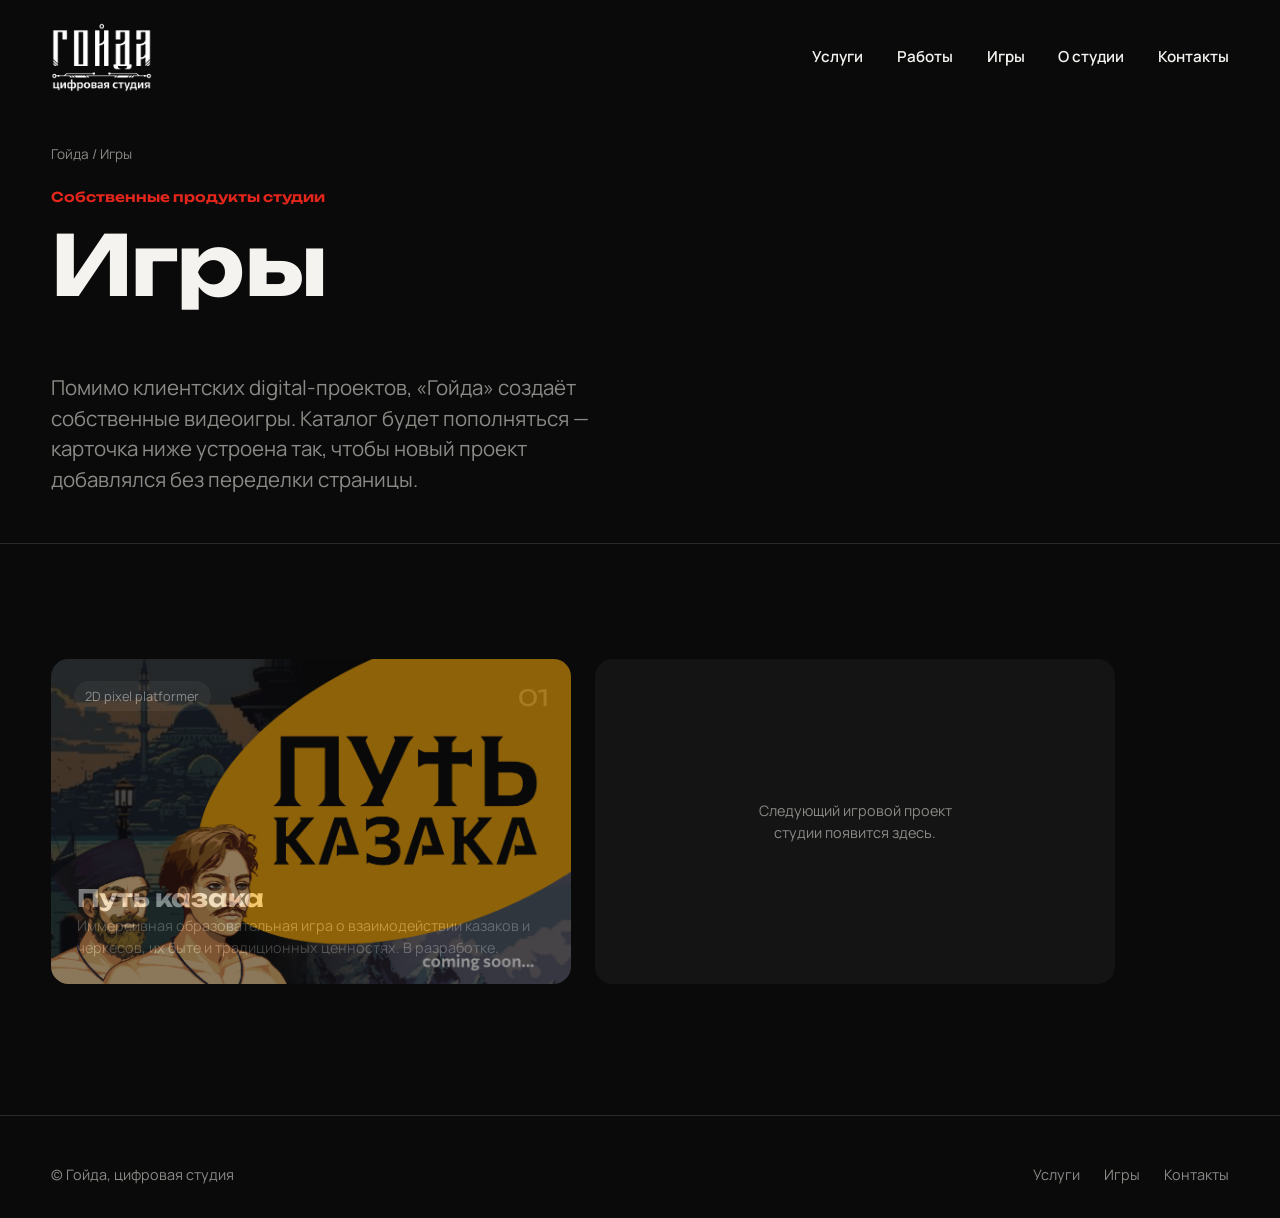
==== games.html @ 2dd8e2ac "Первый коммит" ====
<!DOCTYPE html>
<html lang="ru">
<head>
<meta charset="UTF-8">
<meta name="viewport" content="width=device-width, initial-scale=1">
<title>Игры студии «Гойда»</title>
<meta name="description" content="Собственные видеоигры цифровой студии «Гойда»: «Путь казака» — пиксельный 2D-платформер о казаках и черкесах.">
<link rel="stylesheet" href="style.css">
</head>
<body>

<div data-site-header></div>

<section class="page-hero wrap">
  <div class="breadcrumb"><a href="index.html">Гойда</a> / Игры</div>
  <span class="eyebrow-num">Собственные продукты студии</span>
  <h1 class="reveal"><span class="headline-word" style="--i:0">Игры</span></h1>
  <p class="lede mt-lg">Помимо клиентских digital-проектов, «Гойда» создаёт собственные видеоигры. Каталог будет пополняться — карточка ниже устроена так, чтобы новый проект добавлялся без переделки страницы.</p>
</section>

<section class="wrap">
  <div class="works-scroller" style="overflow-x:visible; flex-wrap:wrap;">
    <a href="games/the-way-of-the-cossack.html" class="work-card reveal" style="flex:0 0 min(100%, 520px); aspect-ratio:16/10;">
      <span class="tag">2D pixel platformer</span>
      <span class="num">01</span>
      <img src="img/cossackway.png" alt="Путь казака" loading="lazy" style="position:absolute; inset:0; width:100%; height:100%; object-fit:cover; opacity:.55;">
      <h3>Путь казака</h3>
      <p>Иммерсивная образовательная игра о взаимодействии казаков и черкесов, их быте и традиционных ценностях. В разработке.</p>
    </a>
    <div class="work-card placeholder reveal" style="flex:0 0 min(100%, 520px); aspect-ratio:16/10;">
      <p>Следующий игровой проект студии появится здесь.</p>
    </div>
  </div>
</section>

<div data-site-footer></div>

<script src="components.js"></script>
  <script src="script.js"></script>
</body>
</html>
---- style.css ----
/* ==========================================================================
   ГОЙДА — design system
   черный / белый / красный, крупная типографика, минимум шума
   ========================================================================== */

@import url("https://fonts.googleapis.com/css2?family=Unbounded:wght@400;500;600;700;800;900&family=Manrope:wght@400;500;600;700;800&display=swap");

:root {
  --black: #0a0a0a;
  --ink: #141414;
  --paper: #f4f3ef;
  --paper-dim: #e7e5df;
  --grey: #8a8a86;
  --grey-line: #2a2a28;
  --grey-line-light: #d8d6cf;
  --red: #e3251b;
  --red-dim: #a81c14;

  --display: "Unbounded", system-ui, sans-serif;
  --text: "Manrope", system-ui, sans-serif;

  --pad: clamp(1.1rem, 2.4vw, 2.2rem);
  --edge: clamp(1.25rem, 4vw, 4rem);
  --radius: 1.1rem;

  --ease: cubic-bezier(0.16, 0.84, 0.32, 1);
}

* {
  box-sizing: border-box;
}
html {
  scroll-behavior: smooth;
}
@media (prefers-reduced-motion: reduce) {
  html {
    scroll-behavior: auto;
  }
  * {
    animation-duration: 0.001ms !important;
    animation-iteration-count: 1 !important;
    transition-duration: 0.001ms !important;
    scroll-behavior: auto !important;
  }
}

::selection {
  background: rgb(250, 248, 248);
  color: rgb(186, 3, 3); /* цвет текста внутри выделения, можно не менять */
}

/* Для старых версий Firefox (до версии 62) нужен префикс */
::-moz-selection {
  background: rgb(240, 237, 237);
  color: rgb(172, 0, 0);
}

body {
  margin: 0;
  background: var(--black);
  color: var(--paper);
  font-family: var(--text);
  font-size: 16px;
  line-height: 1.5;
  -webkit-font-smoothing: antialiased;
  overflow-x: hidden;
}

body.theme-light {
  background: var(--paper);
  color: var(--black);
}

img,
video {
  max-width: 100%;
  display: block;
}
a {
  color: inherit;
  text-decoration: none;
}
button {
  font-family: inherit;
  cursor: pointer;
}
ul {
  margin: 0;
  padding: 0;
  list-style: none;
}

.wrap {
  padding-left: var(--edge);
  padding-right: var(--edge);
}

h1,
h2,
h3,
h4 {
  font-family: var(--display);
  font-weight: 700;
  line-height: 1.02;
  letter-spacing: -0.01em;
  margin: 0;
}

h2.section-title {
  font-size: clamp(2.1rem, 5vw, 4.2rem);
  max-width: 16ch;
}

p {
  margin: 0;
}
.lede {
  font-size: clamp(1.05rem, 1.6vw, 1.3rem);
  color: var(--grey);
  max-width: 46ch;
  line-height: 1.5;
}

.eyebrow-num {
  font-family: var(--display);
  font-size: 0.85rem;
  color: var(--red);
  font-weight: 600;
}

/* ---------- buttons ---------- */
.btn {
  display: inline-flex;
  align-items: center;
  gap: 0.6em;
  padding: 0.95em 1.6em;
  border-radius: 100px;
  font-family: var(--text);
  font-weight: 700;
  font-size: 0.98rem;
  border: 1px solid transparent;
  white-space: nowrap;
  transition:
    transform 0.35s var(--ease),
    background 0.3s,
    color 0.3s,
    border-color 0.3s;
}
.btn:active {
  transform: scale(0.96);
}
.btn-primary {
  background: var(--red);
  color: #fff;
}
.btn-primary:hover {
  background: #fff;
  color: var(--black);
}
.btn-ghost {
  border-color: currentColor;
}
.btn-ghost:hover {
  background: white;
}
body:not(.theme-light) .btn-ghost {
  color: var(--paper);
}
body:not(.theme-light) .btn-ghost:hover {
  color: var(--black);
}
body.theme-light .btn-ghost {
  color: var(--black);
}
body.theme-light .btn-ghost:hover {
  color: var(--paper);
}

/* ---------- header ---------- */
.site-header {
  position: fixed;
  top: 0;
  left: 0;
  right: 0;
  z-index: 500;
  display: flex;
  align-items: center;
  justify-content: space-between;
  padding: 1.3rem var(--edge);
  transition:
    padding 0.4s var(--ease),
    background 0.4s var(--ease),
    backdrop-filter 0.4s;
}
.site-header.is-scrolled {
  padding-top: 0.8rem;
  padding-bottom: 0.8rem;
  background: rgba(10, 10, 10, 0.72);
  backdrop-filter: blur(14px);
  border-bottom: 1px solid rgba(255, 255, 255, 0.08);
}
body.theme-light .site-header.is-scrolled {
  background: rgba(244, 243, 239, 0.78);
  border-bottom: 1px solid rgba(0, 0, 0, 0.08);
}
/* вместо старого .logo */
.logo {
  display: flex;
  align-items: center;
  flex-shrink: 0;
}

.logo img {
  display: block;
  height: 72px;        /* регулируйте под свой логотип */
  width: auto;
  max-height: 100%;
}
.logo span {
  color: var(--red);
}
.main-nav {
  display: flex;
  align-items: center;
  gap: 2.4rem;
}
.main-nav ul {
  display: flex;
  gap: 2.1rem;
}
.main-nav a {
  font-weight: 600;
  font-size: 0.95rem;
  position: relative;
  padding-bottom: 2px;
}
.main-nav a::after {
  content: "";
  position: absolute;
  left: 0;
  bottom: -2px;
  width: 0;
  height: 2px;
  background: var(--red);
  transition: width 0.3s var(--ease);
}
.main-nav a:hover::after {
  width: 100%;
}
.burger {
  display: none;
  width: 44px;
  height: 44px;
  border-radius: 50%;
  border: 1px solid currentColor;
  align-items: center;
  justify-content: center;
  position: relative;
  background: none;
}
.burger span,
.burger span::before,
.burger span::after {
  content: "";
  position: absolute;
  width: 18px;
  height: 2px;
  background: white;
  transition:
    transform 0.3s,
    opacity 0.3s;
}
.burger span::before {
  transform: translateY(-6px);
}
.burger span::after {
  transform: translateY(6px);
}
.burger.open span {
  background: transparent;
}
.burger.open span::before {
  transform: rotate(45deg);
}
.burger.open span::after {
  transform: rotate(-45deg);
}

.mobile-menu {
  position: fixed;
  inset: 0;
  z-index: 480;
  background: var(--black);
  color: var(--paper);
  display: flex;
  flex-direction: column;
  justify-content: center;
  padding: var(--edge);
  transform: translateY(-100%);
  transition: transform 0.55s var(--ease);
}
.mobile-menu.open {
  transform: translateY(0);
}
.mobile-menu ul {
  display: flex;
  flex-direction: column;
  gap: 1.1rem;
  margin-bottom: 2.5rem;
}

@media (max-width: 860px) {
  .main-nav ul {
    display: none;
  }
  .burger {
    display: flex;
  }
}

/* ---------- hero ---------- */
/* hero – теперь сетка */
.hero {
  min-height: 100svh;
  display: flex;
  flex-direction: column;
  justify-content: flex-end;
  padding-top: 8rem;
  padding-bottom: 3rem;
  border-bottom: 1px solid var(--grey-line);
  position: relative;
}

.hero-grid {
  display: grid;
  grid-template-columns: 1fr 1fr;
  gap: 3rem;
  align-items: center; /* выравниваем по вертикали по центру */
  width: 100%;
}

/* левая колонка */
.hero-left {
  display: flex;
  flex-direction: column;
  gap: 1.5rem; /* отступы между элементами */
}

.hero-top {
  display: flex;
  justify-content: space-between;
  align-items: flex-start;
  gap: 2rem;
  padding-bottom: 0; /* убираем лишний отступ */
}

.hero-kicker {
  font-size: .95rem;
  color: var(--grey);
  max-width: 30ch;
  margin: 0;
}

.hero h1 {
  font-size: clamp(2.6rem, 8vw, 6.6rem);
  max-width: 15ch;
  margin: 0;
}

.hero-sub {
  display: flex;
  justify-content: space-between;
  align-items: flex-end;
  gap: 2rem;
  flex-wrap: wrap;
}

.hero-sub p {
  max-width: 34ch;
  color: var(--grey);
  font-size: 1.05rem;
}

.hero-ctas {
  display: flex;
  gap: 1rem;
  flex-wrap: wrap;
}

/* правая колонка – кот */
.hero-right {
  display: flex;
  justify-content: center;
  align-items: center;
}

.mascot {
  position: relative;
  width: 100%;
  max-width: 400px; /* можно регулировать */
  aspect-ratio: 1/1;
  cursor: pointer;
  flex-shrink: 0;
}

.mascot img {
  position: absolute;
  inset: 0;
  width: 100%;
  height: 100%;
  object-fit: contain;
}

.mascot .mascot-open {
  opacity: 0;
}

.mascot.talk .mascot-closed {
  opacity: 0;
}

.mascot.talk .mascot-open {
  opacity: 1;
}

/* адаптив для мобильных */
@media (max-width: 860px) {
  .hero-grid {
    grid-template-columns: 1fr;
    gap: 2rem;
  }

  .hero-right {
    order: -1; /* кот сверху */
    justify-content: center;
  }

  .mascot {
    max-width: 180px; /* поменьше на телефонах */
  }

  .hero-top {
    flex-direction: column;
    align-items: flex-start;
  }
}

/* ---------- sections ---------- */
section {
  padding: clamp(4rem, 9vw, 7.5rem) 0;
}
.section-head {
  display: flex;
  justify-content: space-between;
  align-items: flex-end;
  gap: 2rem;
  margin-bottom: clamp(2.4rem, 5vw, 4rem);
  flex-wrap: wrap;
}
.rule {
  height: 1px;
  background: var(--grey-line);
  border: 0;
  margin: 0;
}
body.theme-light .rule {
  background: var(--grey-line-light);
}

/* about */
.about-grid {
  display: grid;
  grid-template-columns: 1.1fr 0.9fr;
  gap: clamp(2rem, 5vw, 5rem);
  align-items: start;
}
.about-grid p.lede {
  max-width: none;
  font-size: clamp(1.3rem, 2.6vw, 1.9rem);
  color: var(--paper);
  font-family: var(--display);
  font-weight: 500;
  line-height: 1.25;
}
body.theme-light .about-grid p.lede {
  color: var(--black);
}
.about-facts {
  display: flex;
  flex-direction: column;
  gap: 1.6rem;
}
.about-fact b {
  display: block;
  font-family: var(--display);
  font-size: 1.6rem;
  color: var(--red);
  margin-bottom: 0.2rem;
}
.about-fact span {
  color: var(--grey);
  font-size: 0.95rem;
}
@media (max-width: 860px) {
  .about-grid {
    grid-template-columns: 1fr;
  }
}

/* services */
.services {
  border-top: 1px solid var(--grey-line);
}
body.theme-light .services {
  border-color: var(--grey-line-light);
}
.service-row {
  display: grid;
  grid-template-columns: 64px minmax(0, 1fr) auto;
  align-items: center;
  gap: 1.25rem;
  padding: 2rem 0;
  border-bottom: 1px solid var(--grey-line);
  cursor: pointer;
  position: relative;
  overflow: hidden;
}
body.theme-light .service-row {
  border-color: var(--grey-line-light);
}
.service-row .eyebrow-num {
  font-size: clamp(1.2rem, 2vw, 1.55rem);
  line-height: 1;
  letter-spacing: -0.04em;
  opacity: 0.8;
}
.service-main {
  min-width: 0;
}
.service-row h3 {
  font-size: clamp(1.6rem, 3.4vw, 2.6rem);
  line-height: 1;
  margin: 0;
  transition: transform 0.4s var(--ease), color 0.3s;
}
.service-row p {
  color: var(--grey);
  font-size: 0.98rem;
  max-width: 55ch;
  margin: 0.7rem 0 0;
}
.service-row .arrow {
  justify-self: end;
  font-size: clamp(2rem, 4vw, 3.2rem);
  line-height: 0.8;
  transition: transform 0.4s var(--ease);
  transform-origin: center;
}
.service-row:hover h3 {
  color: var(--red);
  transform: translateX(0.4rem);
}
.service-row:hover .arrow {
  transform: translateX(0.55rem) rotate(45deg);
}
@media (max-width: 760px) {
  .service-row {
    grid-template-columns: 42px minmax(0, 1fr) auto;
    gap: 0.85rem;
    padding: 1.5rem 0;
  }
  .service-row .eyebrow-num {
    font-size: 1rem;
    align-self: start;
    padding-top: 0.2rem;
  }
  .service-row h3 {
    font-size: clamp(1.45rem, 7vw, 2rem);
  }
  .service-row p {
    font-size: 0.88rem;
    margin-top: 0.5rem;
  }
  .service-row .arrow {
    display: block;
    font-size: 2rem;
  }
}

/* focus (web) block */
.focus {
  background: var(--paper);
  color: var(--black);
  border-radius: calc(var(--radius) * 1.6);
  margin: 0 var(--edge);
  padding: clamp(2.5rem, 6vw, 5rem);
  width: calc(100% - var(--edge) * 2);
}
.focus h2 {
  font-size: clamp(2rem, 4.6vw, 3.6rem);
  max-width: 20ch;
}
.focus-steps {
  display: grid;
  grid-template-columns: repeat(4, 1fr);
  gap: 1.5rem;
  margin-top: 3rem;
}
.focus-step {
  border-top: 2px solid var(--black);
  padding-top: 1rem;
}
.focus-step b {
  font-family: var(--display);
  display: block;
  margin-bottom: 0.4rem;
}
.focus-step span {
  font-size: 0.9rem;
  color: #5a5a54;
}
@media (max-width: 860px) {
  .focus-steps {
    grid-template-columns: repeat(2, 1fr);
  }
}
.focus-tags {
  display: flex;
  flex-wrap: wrap;
  gap: 0.6rem;
  margin-top: 2rem;
}
.focus-tags span {
  border: 1px solid #00000030;
  border-radius: 100px;
  padding: 0.4em 1em;
  font-size: 0.85rem;
}

/* works / cases */
.works-scroller {
  display: flex;
  gap: 1.5rem;
  overflow-x: auto;
  scroll-snap-type: x mandatory;
  padding-bottom: 1rem;
}
.works-scroller::-webkit-scrollbar {
  height: 4px;
}
.works-scroller::-webkit-scrollbar-thumb {
  background: var(--grey-line);
}
.work-card {
  scroll-snap-align: start;
  flex: 0 0 min(78vw, 460px);
  border-radius: var(--radius);
  overflow: hidden;
  position: relative;
  background: var(--ink);
  aspect-ratio: 4/5;
  display: flex;
  flex-direction: column;
  justify-content: flex-end;
  padding: 1.6rem;
}
.work-card .tag {
  position: absolute;
  top: 1.4rem;
  left: 1.4rem;
  font-size: 0.8rem;
  background: #ffffff1a;
  backdrop-filter: blur(6px);
  padding: 0.4em 0.9em;
  border-radius: 100px;
}
.work-card h3 {
  font-size: 1.5rem;
  margin-bottom: 0.3rem;
}
.work-card p {
  color: var(--grey);
  font-size: 0.9rem;
}
.work-card .num {
  position: absolute;
  top: 1.4rem;
  right: 1.4rem;
  font-family: var(--display);
  color: #ffffff40;
  font-size: 1.4rem;
}
.work-card.placeholder {
  display: flex;
  align-items: center;
  justify-content: center;
  text-align: center;
  color: var(--grey);
  padding: 2rem;
}
.work-card.placeholder p {
  max-width: 26ch;
}

/* why */
.why-grid {
  display: grid;
  grid-template-columns: repeat(3, 1fr);
  gap: 1px;
  background: var(--grey-line);
  border: 1px solid var(--grey-line);
  border-radius: var(--radius);
  overflow: hidden;
}
body.theme-light .why-grid {
  background: var(--grey-line-light);
  border-color: var(--grey-line-light);
}
.why-item {
  background: var(--black);
  padding: 2.2rem;
}
body.theme-light .why-item {
  background: var(--paper);
}
.why-item h4 {
  font-size: 1.25rem;
  margin-bottom: 0.7rem;
}
.why-item p {
  color: var(--grey);
  font-size: 0.95rem;
}
@media (max-width: 860px) {
  .why-grid {
    grid-template-columns: 1fr;
  }
}

/* process timeline */
.process-list {
  display: flex;
  flex-direction: column;
}
.process-item {
  display: grid;
  grid-template-columns: 100px 1fr;
  gap: 2rem;
  padding: 1.6rem 0;
  border-bottom: 1px solid var(--grey-line);
}
body.theme-light .process-item {
  border-color: var(--grey-line-light);
}
.process-item .eyebrow-num {
  font-size: 1.3rem;
}
.process-item h4 {
  font-size: 1.3rem;
  margin-bottom: 0.3rem;
}
.process-item p {
  color: var(--grey);
  font-size: 0.95rem;
  max-width: 52ch;
}

/* games teaser */
.games-teaser {
  background: linear-gradient(180deg, var(--black), #1a0605 60%, var(--black));
  border-top: 1px solid var(--grey-line);
  border-bottom: 1px solid var(--grey-line);
  position: relative;
  overflow: hidden;
}
.games-teaser .wrap {
  position: relative;
  z-index: 2;
}
.games-teaser-grid {
  display: grid;
  grid-template-columns: 1fr 1fr;
  gap: 3rem;
  align-items: center;
}
.games-teaser h2 {
  font-size: clamp(2rem, 4.6vw, 3.4rem);
}
.game-frame {
  border-radius: var(--radius);
  overflow: hidden;
  aspect-ratio: 16/10;
  background: #000;
  position: relative;
}
.game-frame img {
  width: 100%;
  height: 100%;
  object-fit: cover;
}
.game-frame .cap {
  position: absolute;
  bottom: 0;
  left: 0;
  right: 0;
  padding: 1.2rem;
  background: linear-gradient(0deg, #000d, transparent);
  font-size: 0.9rem;
}
@media (max-width: 860px) {
  .games-teaser-grid {
    grid-template-columns: 1fr;
  }
}

/* CTA block */
.cta-block {
  background: var(--red);
  color: #fff;
  border-radius: calc(var(--radius) * 1.6);
  margin: 0 var(--edge);
  padding: clamp(2.5rem, 7vw, 5.5rem);
  width: calc(100% - var(--edge) * 2);
  display: grid;
  grid-template-columns: 1.1fr 0.9fr;
  gap: 3rem;
}
.cta-block h2 {
  font-size: clamp(2rem, 5vw, 3.6rem);
  color: #fff;
  max-width: 16ch;
}
.cta-block .lede {
  color: #ffffffcc;
  margin-top: 1rem;
}
@media (max-width: 860px) {
  .cta-block {
    grid-template-columns: 1fr;
  }
}

.form-field {
  margin-bottom: 1.1rem;
}
.form-field label {
  display: block;
  font-size: 0.85rem;
  margin-bottom: 0.4rem;
  color: #ffffffcc;
}
.form-field input,
.form-field textarea,
.form-field select {
  width: 100%;
  background: #ffffff14;
  border: 1px solid #ffffff40;
  border-radius: 0.6rem;
  padding: 0.85em 1em;
  color: #fff;
  font-family: var(--text);
  font-size: 0.98rem;
}
.form-field input::placeholder,
.form-field textarea::placeholder {
  color: #ffffff80;
}
.form-field textarea {
  resize: vertical;
  min-height: 90px;
}
.form-row {
  display: flex;
  gap: 1rem;
}
.form-row .form-field {
  flex: 1;
}
.cta-form .btn-primary {
  background: #fff;
  color: var(--red);
  width: 100%;
  justify-content: center;
}
.cta-form .btn-primary:hover {
  background: var(--black);
  color: #fff;
}

/* footer */
footer {
  padding: 3rem var(--edge) 2rem;
  display: flex;
  justify-content: space-between;
  align-items: flex-end;
  flex-wrap: wrap;
  gap: 1.5rem;
  color: var(--grey);
  font-size: 0.9rem;
  border-top: 1px solid var(--grey-line);
}
body.theme-light footer {
  border-color: var(--grey-line-light);
}
footer .foot-links {
  display: flex;
  gap: 1.5rem;
}

/* fade-in on load, orchestrated once */
.reveal {
  opacity: 0;
  transform: translateY(16px);
}
.reveal.in {
  opacity: 1;
  transform: none;
  transition:
    opacity 0.8s var(--ease),
    transform 0.8s var(--ease);
}

/* generic page hero for subpages */
.page-hero {
  padding-top: 9rem;
  padding-bottom: 3rem;
  border-bottom: 1px solid var(--grey-line);
}
body.theme-light .page-hero {
  border-color: var(--grey-line-light);
}
.page-hero .eyebrow-num {
  display: block;
  margin-bottom: 1rem;
}
.page-hero h1 {
  font-size: clamp(2.4rem, 7vw, 5.2rem);
  max-width: 18ch;
}
.breadcrumb {
  font-size: 0.85rem;
  color: var(--grey);
  margin-bottom: 1.4rem;
}
.breadcrumb a:hover {
  color: var(--red);
}

/* pricing */
.pricing-grid {
  display: grid;
  grid-template-columns: repeat(3, 1fr);
  gap: 1.2rem;
}
.price-card {
  border: 1px solid var(--grey-line);
  border-radius: var(--radius);
  padding: 2rem;
  display: flex;
  flex-direction: column;
}
body.theme-light .price-card {
  border-color: var(--grey-line-light);
}
.price-card.pop {
  border-color: var(--red);
  position: relative;
}
.price-card.pop::before {
  content: "популярно";
  position: absolute;
  top: -0.8em;
  left: 2rem;
  background: var(--red);
  color: #fff;
  font-size: 0.75rem;
  padding: 0.3em 0.8em;
  border-radius: 100px;
}
.price-card h3 {
  font-size: 1.4rem;
  margin-bottom: 0.5rem;
}
.price-card .price {
  font-family: var(--display);
  font-size: 2rem;
  margin: 1rem 0;
  color: var(--red);
}
.price-card ul {
  display: flex;
  flex-direction: column;
  gap: 0.6rem;
  margin: 1.2rem 0;
  flex: 1;
}
.price-card li {
  font-size: 0.9rem;
  color: var(--grey);
  padding-left: 1.2em;
  position: relative;
}
.price-card li::before {
  content: "—";
  position: absolute;
  left: 0;
  color: var(--red);
}
@media (max-width: 900px) {
  .pricing-grid {
    grid-template-columns: 1fr;
  }
}

/* faq */
.faq-item {
  border-bottom: 1px solid var(--grey-line);
  padding: 1.4rem 0;
  cursor: pointer;
}
body.theme-light .faq-item {
  border-color: var(--grey-line-light);
}
.faq-item .q {
  display: flex;
  justify-content: space-between;
  align-items: center;
  font-family: var(--display);
  font-size: 1.05rem;
  gap: 1rem;
}
.faq-item .plus {
  transition: transform 0.3s var(--ease);
  flex-shrink: 0;
}
.faq-item.open .plus {
  transform: rotate(45deg);
}
.faq-item .a {
  max-height: 0;
  overflow: hidden;
  color: var(--grey);
  font-size: 0.95rem;
  transition:
    max-height 0.35s var(--ease),
    padding 0.35s;
}
.faq-item.open .a {
  max-height: 220px;
  padding-top: 0.9rem;
}

/* timeline (game page) */
.timeline {
  position: relative;
  padding-left: 2rem;
}
.timeline::before {
  content: "";
  position: absolute;
  left: 0;
  top: 0;
  bottom: 0;
  width: 1px;
  background: var(--grey-line);
}
.timeline-item {
  position: relative;
  padding-bottom: 2.6rem;
}
.timeline-item::before {
  content: "";
  position: absolute;
  left: -2.05rem;
  top: 0.3rem;
  width: 9px;
  height: 9px;
  border-radius: 50%;
  background: var(--red);
}
.timeline-item b {
  font-family: var(--display);
  display: block;
  color: var(--red);
  margin-bottom: 0.3rem;
  font-size: 0.95rem;
}
.timeline-item h4 {
  font-size: 1.25rem;
  margin-bottom: 0.4rem;
}
.timeline-item p {
  color: var(--grey);
  font-size: 0.95rem;
  max-width: 52ch;
}

/* team */
.team-grid {
  display: grid;
  grid-template-columns: repeat(auto-fit, minmax(180px, 1fr));
  gap: 1.4rem;
}
.team-card {
  border: 1px solid var(--grey-line);
  border-radius: var(--radius);
  padding: 1.6rem;
}
.team-card .role {
  font-size: 0.8rem;
  color: var(--red);
  margin-bottom: 0.6rem;
}
.team-card h4 {
  font-size: 1.1rem;
}

/* utility */
.mt-lg {
  margin-top: clamp(2rem, 5vw, 4rem);
}
.center {
  text-align: center;
  margin-left: auto;
  margin-right: auto;
}

/* ---------- mascot: subtle floating motion + kik me ---------- */
.mascot {
  animation: mascot-float 4.8s ease-in-out infinite;
  will-change: transform;
}
.mascot-label {
  position: absolute;
  right: -1.2rem;
  top: 50%;
  transform: translate(100%, -50%) rotate(-5deg);
  font-family: var(--display);
  font-size: clamp(.9rem, 1.5vw, 1.15rem);
  font-weight: 700;
  color: var(--red);
  letter-spacing: .02em;
  white-space: nowrap;
  animation: kik-pulse 2.4s ease-in-out infinite;
}
.mascot-label::before {
  content: "";
  position: absolute;
  left: -1rem;
  top: 50%;
  width: .7rem;
  height: .7rem;
  border-left: 2px solid var(--red);
  border-bottom: 2px solid var(--red);
  transform: translateY(-50%) rotate(45deg);
}
@keyframes mascot-float {
  0%, 100% { transform: translate3d(0, 0, 0) rotate(0deg); }
  25% { transform: translate3d(0, -7px, 0) rotate(-.7deg); }
  50% { transform: translate3d(0, -11px, 0) rotate(0deg); }
  75% { transform: translate3d(0, -5px, 0) rotate(.7deg); }
}
@keyframes kik-pulse {
  0%, 100% { opacity: .72; transform: translate(100%, -50%) rotate(-5deg) scale(1); }
  50% { opacity: 1; transform: translate(100%, -50%) rotate(-5deg) scale(1.06); }
}
@media (max-width: 900px) {
  .mascot-label { right: -.5rem; }
}
@media (prefers-reduced-motion: reduce) {
  .mascot, .mascot-label { animation: none; }
}

/* ---------- hero headline animation ---------- */
.hero h1.reveal,
.page-hero h1.reveal {
  opacity: 1;
  transform: none;
}
.headline-word {
  display: inline-block;
  opacity: 0;
  transform: translateY(1.1em) rotate(3deg);
  filter: blur(5px);
  animation: headline-in .8s cubic-bezier(.2,.75,.2,1) forwards;
  animation-delay: calc(var(--i) * 90ms + 120ms);
}
.headline-word em {
  display: inline-block;
  color: var(--red);
  font-style: italic;
}
@keyframes headline-in {
  0% { opacity: 0; transform: translateY(1.1em) rotate(3deg); filter: blur(5px); }
  65% { opacity: 1; transform: translateY(-.08em) rotate(-.5deg); filter: blur(0); }
  100% { opacity: 1; transform: translateY(0) rotate(0); filter: blur(0); }
}
@media (prefers-reduced-motion: reduce) {
  .headline-word { opacity: 1; transform: none; filter: none; animation: none; }
}

/* ---------- home hero background video ---------- */
.hero-video-bg {
  position: fixed;
  inset: 0;
  z-index: -1;
  overflow: hidden;
  pointer-events: none;
  background: var(--black);
}
.hero-video-bg::after {
  content: "";
  position: absolute;
  inset: 0;
  background: rgba(0, 0, 0, .48);
}
.hero-video-bg video {
  width: 100%;
  height: 100%;
  object-fit: cover;
  opacity: .72;
  filter: contrast(1.08) saturate(.75);
}
.hero {
  background: transparent;
}
.hero-grid,
.hero-video-bg {
  isolation: isolate;
}
@media (prefers-reduced-motion: reduce) {
  .hero-video-bg video { display: none; }
}
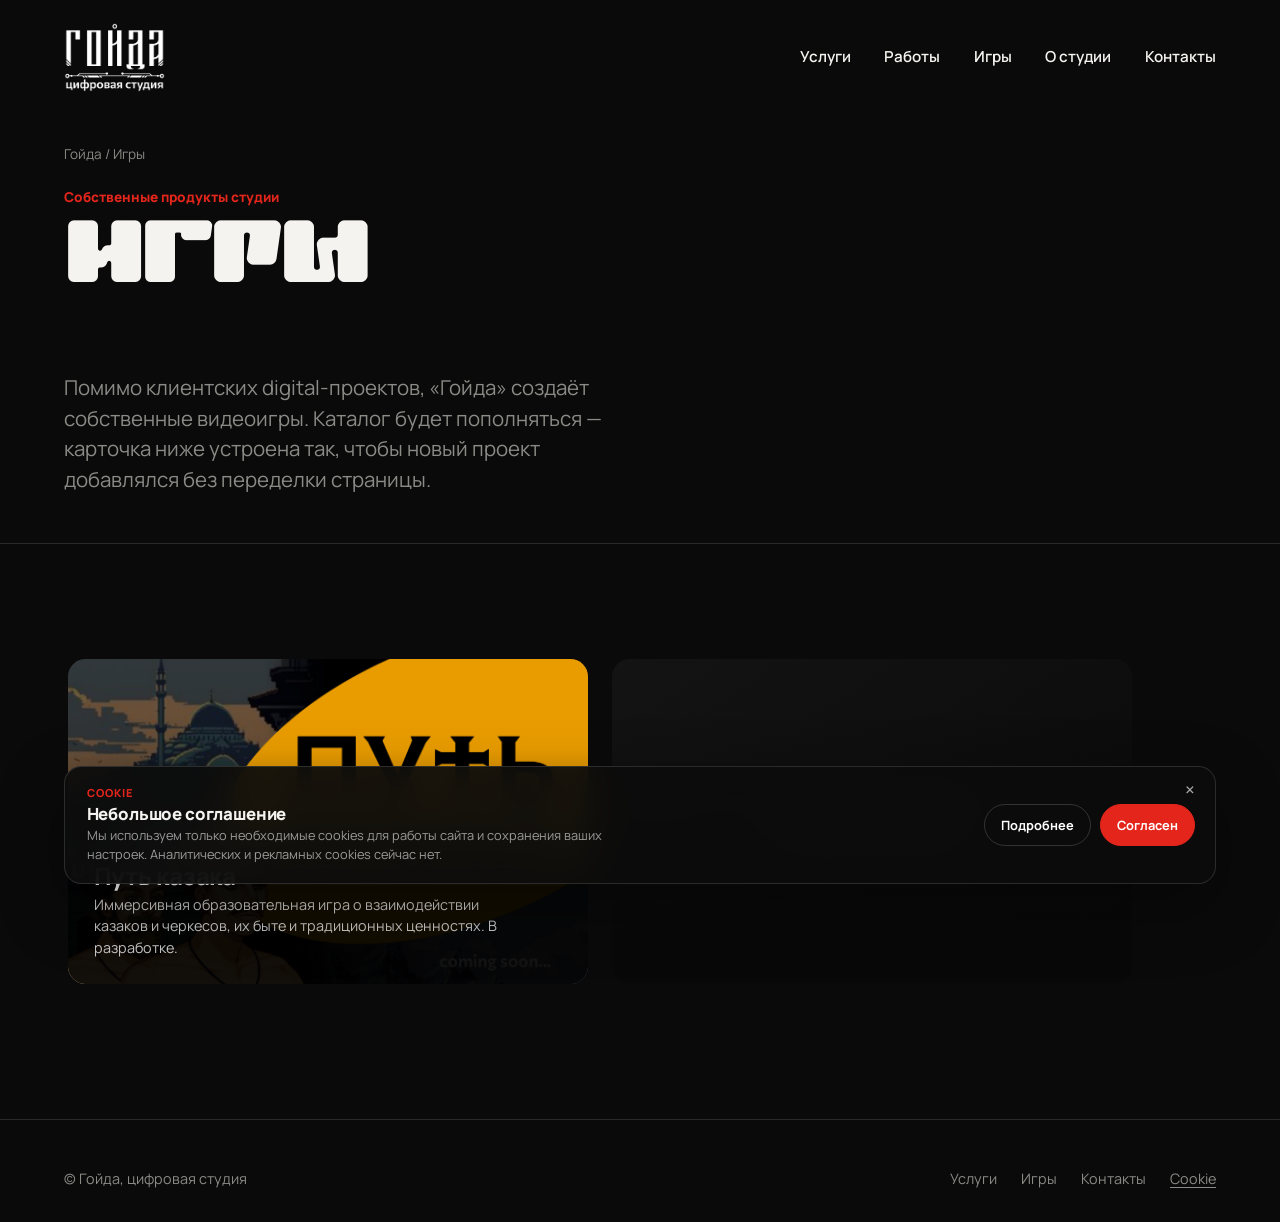
==== commit cd09d79c: "обнова" ====
--- a/games.html
+++ b/games.html
@@ -19,11 +19,11 @@
 </section>
 
 <section class="wrap">
-  <div class="works-scroller" style="overflow-x:visible; flex-wrap:wrap;">
-    <a href="games/the-way-of-the-cossack.html" class="work-card reveal" style="flex:0 0 min(100%, 520px); aspect-ratio:16/10;">
+  <div class="works-scroller" class="works-scroller games-grid" style="overflow-x:visible; flex-wrap:wrap;">
+    <a href="games/the-way-of-the-cossack.html" class="work-card game-card reveal" style="flex:0 0 min(100%, 520px); aspect-ratio:16/10;">
       <span class="tag">2D pixel platformer</span>
       <span class="num">01</span>
-      <img src="img/cossackway.png" alt="Путь казака" loading="lazy" style="position:absolute; inset:0; width:100%; height:100%; object-fit:cover; opacity:.55;">
+      <img src="img/cossackway.png" alt="Путь казака" loading="lazy" class="game-card-image">
       <h3>Путь казака</h3>
       <p>Иммерсивная образовательная игра о взаимодействии казаков и черкесов, их быте и традиционных ценностях. В разработке.</p>
     </a>
--- a/style.css
+++ b/style.css
@@ -3,7 +3,15 @@
    черный / белый / красный, крупная типографика, минимум шума
    ========================================================================== */
 
-@import url("https://fonts.googleapis.com/css2?family=Unbounded:wght@400;500;600;700;800;900&family=Manrope:wght@400;500;600;700;800&display=swap");
+@import url("https://fonts.googleapis.com/css2?family=Manrope:wght@400;500;600;700;800&display=swap");
+
+@font-face {
+  font-family: "ST-Cyberillic";
+  src: url("fonts/ST-Cyberillic.otf") format("opentype");
+  font-style: normal;
+  font-weight: 400;
+  font-display: swap;
+}
 
 :root {
   --black: #0a0a0a;
@@ -16,7 +24,7 @@
   --red: #e3251b;
   --red-dim: #a81c14;
 
-  --display: "Unbounded", system-ui, sans-serif;
+  --display: "ST-Cyberillic", system-ui, sans-serif;
   --text: "Manrope", system-ui, sans-serif;
 
   --pad: clamp(1.1rem, 2.4vw, 2.2rem);
@@ -99,11 +107,19 @@
 h2,
 h3,
 h4 {
-  font-family: var(--display);
-  font-weight: 700;
+  font-family: var(--text);
+  font-weight: 800;
   line-height: 1.02;
   letter-spacing: -0.01em;
   margin: 0;
+}
+
+h1,
+h2.section-title,
+.focus h2,
+.games-teaser h2,
+.cta-block h2 {
+  font-family: var(--display);
 }
 
 h2.section-title {
@@ -122,10 +138,10 @@
 }
 
 .eyebrow-num {
-  font-family: var(--display);
+  font-family: var(--text);
   font-size: 0.85rem;
   color: var(--red);
-  font-weight: 600;
+  font-weight: 800;
 }
 
 /* ---------- buttons ---------- */
@@ -212,7 +228,7 @@
 
 .logo img {
   display: block;
-  height: 72px;        /* регулируйте под свой логотип */
+  height: 72px; /* регулируйте под свой логотип */
   width: auto;
   max-height: 100%;
 }
@@ -355,7 +371,7 @@
 }
 
 .hero-kicker {
-  font-size: .95rem;
+  font-size: 0.95rem;
   color: var(--grey);
   max-width: 30ch;
   margin: 0;
@@ -479,7 +495,7 @@
   font-size: clamp(1.3rem, 2.6vw, 1.9rem);
   color: var(--paper);
   font-family: var(--display);
-  font-weight: 500;
+  font-weight: 700;
   line-height: 1.25;
 }
 body.theme-light .about-grid p.lede {
@@ -492,7 +508,7 @@
 }
 .about-fact b {
   display: block;
-  font-family: var(--display);
+  font-family: var(--text);
   font-size: 1.6rem;
   color: var(--red);
   margin-bottom: 0.2rem;
@@ -541,7 +557,9 @@
   font-size: clamp(1.6rem, 3.4vw, 2.6rem);
   line-height: 1;
   margin: 0;
-  transition: transform 0.4s var(--ease), color 0.3s;
+  transition:
+    transform 0.4s var(--ease),
+    color 0.3s;
 }
 .service-row p {
   color: var(--grey);
@@ -611,7 +629,8 @@
   padding-top: 1rem;
 }
 .focus-step b {
-  font-family: var(--display);
+  font-family: var(--text);
+  font-weight: 800;
   display: block;
   margin-bottom: 0.4rem;
 }
@@ -686,7 +705,8 @@
   position: absolute;
   top: 1.4rem;
   right: 1.4rem;
-  font-family: var(--display);
+  font-family: var(--text);
+  font-weight: 800;
   color: #ffffff40;
   font-size: 1.4rem;
 }
@@ -982,7 +1002,8 @@
   margin-bottom: 0.5rem;
 }
 .price-card .price {
-  font-family: var(--display);
+  font-family: var(--text);
+  font-weight: 800;
   font-size: 2rem;
   margin: 1rem 0;
   color: var(--red);
@@ -1025,7 +1046,8 @@
   display: flex;
   justify-content: space-between;
   align-items: center;
-  font-family: var(--display);
+  font-family: var(--text);
+  font-weight: 800;
   font-size: 1.05rem;
   gap: 1rem;
 }
@@ -1079,7 +1101,8 @@
   background: var(--red);
 }
 .timeline-item b {
-  font-family: var(--display);
+  font-family: var(--text);
+  font-weight: 800;
   display: block;
   color: var(--red);
   margin-bottom: 0.3rem;
@@ -1135,11 +1158,11 @@
   right: -1.2rem;
   top: 50%;
   transform: translate(100%, -50%) rotate(-5deg);
-  font-family: var(--display);
-  font-size: clamp(.9rem, 1.5vw, 1.15rem);
-  font-weight: 700;
+  font-family: var(--text);
+  font-size: clamp(0.9rem, 1.5vw, 1.15rem);
+  font-weight: 800;
   color: var(--red);
-  letter-spacing: .02em;
+  letter-spacing: 0.02em;
   white-space: nowrap;
   animation: kik-pulse 2.4s ease-in-out infinite;
 }
@@ -1148,27 +1171,48 @@
   position: absolute;
   left: -1rem;
   top: 50%;
-  width: .7rem;
-  height: .7rem;
+  width: 0.7rem;
+  height: 0.7rem;
   border-left: 2px solid var(--red);
   border-bottom: 2px solid var(--red);
   transform: translateY(-50%) rotate(45deg);
 }
 @keyframes mascot-float {
-  0%, 100% { transform: translate3d(0, 0, 0) rotate(0deg); }
-  25% { transform: translate3d(0, -7px, 0) rotate(-.7deg); }
-  50% { transform: translate3d(0, -11px, 0) rotate(0deg); }
-  75% { transform: translate3d(0, -5px, 0) rotate(.7deg); }
+  0%,
+  100% {
+    transform: translate3d(0, 0, 0) rotate(0deg);
+  }
+  25% {
+    transform: translate3d(0, -7px, 0) rotate(-0.7deg);
+  }
+  50% {
+    transform: translate3d(0, -11px, 0) rotate(0deg);
+  }
+  75% {
+    transform: translate3d(0, -5px, 0) rotate(0.7deg);
+  }
 }
 @keyframes kik-pulse {
-  0%, 100% { opacity: .72; transform: translate(100%, -50%) rotate(-5deg) scale(1); }
-  50% { opacity: 1; transform: translate(100%, -50%) rotate(-5deg) scale(1.06); }
+  0%,
+  100% {
+    opacity: 0.72;
+    transform: translate(100%, -50%) rotate(-5deg) scale(1);
+  }
+  50% {
+    opacity: 1;
+    transform: translate(100%, -50%) rotate(-5deg) scale(1.06);
+  }
 }
 @media (max-width: 900px) {
-  .mascot-label { right: -.5rem; }
+  .mascot-label {
+    right: -0.5rem;
+  }
 }
 @media (prefers-reduced-motion: reduce) {
-  .mascot, .mascot-label { animation: none; }
+  .mascot,
+  .mascot-label {
+    animation: none;
+  }
 }
 
 /* ---------- hero headline animation ---------- */
@@ -1182,7 +1226,7 @@
   opacity: 0;
   transform: translateY(1.1em) rotate(3deg);
   filter: blur(5px);
-  animation: headline-in .8s cubic-bezier(.2,.75,.2,1) forwards;
+  animation: headline-in 0.8s cubic-bezier(0.2, 0.75, 0.2, 1) forwards;
   animation-delay: calc(var(--i) * 90ms + 120ms);
 }
 .headline-word em {
@@ -1191,12 +1235,29 @@
   font-style: italic;
 }
 @keyframes headline-in {
-  0% { opacity: 0; transform: translateY(1.1em) rotate(3deg); filter: blur(5px); }
-  65% { opacity: 1; transform: translateY(-.08em) rotate(-.5deg); filter: blur(0); }
-  100% { opacity: 1; transform: translateY(0) rotate(0); filter: blur(0); }
+  0% {
+    opacity: 0;
+    transform: translateY(1.1em) rotate(3deg);
+    filter: blur(5px);
+  }
+  65% {
+    opacity: 1;
+    transform: translateY(-0.08em) rotate(-0.5deg);
+    filter: blur(0);
+  }
+  100% {
+    opacity: 1;
+    transform: translateY(0) rotate(0);
+    filter: blur(0);
+  }
 }
 @media (prefers-reduced-motion: reduce) {
-  .headline-word { opacity: 1; transform: none; filter: none; animation: none; }
+  .headline-word {
+    opacity: 1;
+    transform: none;
+    filter: none;
+    animation: none;
+  }
 }
 
 /* ---------- home hero background video ---------- */
@@ -1212,14 +1273,14 @@
   content: "";
   position: absolute;
   inset: 0;
-  background: rgba(0, 0, 0, .48);
+  background: rgba(0, 0, 0, 0.48);
 }
 .hero-video-bg video {
   width: 100%;
   height: 100%;
   object-fit: cover;
-  opacity: .72;
-  filter: contrast(1.08) saturate(.75);
+  opacity: 0.72;
+  filter: contrast(1.08) saturate(0.75);
 }
 .hero {
   background: transparent;
@@ -1229,5 +1290,1463 @@
   isolation: isolate;
 }
 @media (prefers-reduced-motion: reduce) {
-  .hero-video-bg video { display: none; }
-}
+  .hero-video-bg video {
+    display: none;
+  }
+}
+
+/* ---------- typography refinement ---------- */
+.service-row h3,
+.work-card h3,
+.why-item h4,
+.process-item h4,
+.price-card h3,
+.faq-item .q,
+.focus-step b,
+.timeline-item h4,
+.team-card h4 {
+  font-family: var(--text);
+  font-weight: 800;
+}
+.eyebrow-num,
+.work-card .num,
+.mascot-label {
+  font-family: var(--text);
+  font-weight: 800;
+}
+
+/* ---------- responsive frame ---------- */
+:root {
+  --edge: clamp(1rem, 5vw, 5rem);
+}
+html,
+body {
+  min-width: 320px;
+}
+body {
+  overflow-wrap: break-word;
+}
+img,
+video {
+  height: auto;
+}
+
+/* about: compact interactive direction cards */
+.about-grid {
+  grid-template-columns: minmax(0, 1.05fr) minmax(320px, 0.95fr);
+}
+.about-facts {
+  display: grid;
+  grid-template-columns: repeat(2, minmax(0, 1fr));
+  gap: 0.8rem;
+}
+.about-fact {
+  position: relative;
+  min-height: 175px;
+  padding: 1.2rem;
+  border: 1px solid var(--grey-line);
+  border-radius: 1rem;
+  background: linear-gradient(
+    145deg,
+    rgba(255, 255, 255, 0.045),
+    rgba(255, 255, 255, 0)
+  );
+  overflow: hidden;
+  transition:
+    transform 0.45s var(--ease),
+    border-color 0.35s,
+    background 0.35s;
+}
+.about-fact:nth-child(1) {
+  grid-row: span 2;
+  min-height: 365px;
+}
+.about-fact::after {
+  content: "";
+  position: absolute;
+  width: 9rem;
+  height: 9rem;
+  right: -3rem;
+  bottom: -4rem;
+  border-radius: 50%;
+  background: rgba(227, 37, 27, 0.12);
+  filter: blur(6px);
+  transition: transform 0.55s var(--ease);
+}
+.about-fact:hover {
+  transform: translateY(-5px);
+  border-color: #ffffff45;
+  background: linear-gradient(
+    145deg,
+    rgba(255, 255, 255, 0.08),
+    rgba(255, 255, 255, 0.02)
+  );
+}
+.about-fact:hover::after {
+  transform: scale(1.35);
+}
+.about-fact b {
+  font-family: var(--text);
+  font-weight: 800;
+  font-size: clamp(2rem, 4vw, 4rem);
+  line-height: 0.9;
+}
+.about-fact span {
+  display: block;
+  max-width: 24ch;
+  margin-top: 0.8rem;
+  position: relative;
+  z-index: 1;
+}
+.icon-slot {
+  width: 3.25rem;
+  height: 3.25rem;
+  border: 1px dashed currentColor;
+  border-radius: 0.8rem;
+  display: grid;
+  place-items: center;
+  color: var(--red);
+  margin-bottom: 2.5rem;
+  background: rgba(227, 37, 27, 0.05);
+}
+.icon-slot img {
+  width: 1.6rem;
+  height: 1.6rem;
+  opacity: 0.92;
+}
+
+/* focus block: animated stages */
+.focus {
+  position: relative;
+  overflow: hidden;
+  box-shadow: 0 2rem 5rem rgba(0, 0, 0, 0.22);
+}
+.focus::before {
+  content: "";
+  position: absolute;
+  inset: 0;
+  pointer-events: none;
+  background:
+    radial-gradient(
+      circle at 85% 18%,
+      rgba(227, 37, 27, 0.12),
+      transparent 30%
+    ),
+    radial-gradient(circle at 8% 86%, rgba(0, 0, 0, 0.08), transparent 28%);
+}
+.focus > * {
+  position: relative;
+  z-index: 1;
+}
+.focus-intro {
+  max-width: 52ch;
+}
+.focus-steps.interactive {
+  position: relative;
+  grid-template-columns: repeat(4, minmax(0, 1fr));
+  gap: 0.8rem;
+}
+.focus-steps.interactive::before {
+  content: "";
+  position: absolute;
+  left: 4%;
+  right: 4%;
+  top: 3.15rem;
+  height: 1px;
+  background: #00000020;
+}
+.focus-step.interactive {
+  position: relative;
+  z-index: 1;
+  min-height: 185px;
+  padding: 1.1rem;
+  border: 1px solid #00000016;
+  border-top: 0;
+  border-radius: 1rem;
+  background: rgba(255, 255, 255, 0.56);
+  transition:
+    transform 0.45s var(--ease),
+    background 0.35s,
+    border-color 0.35s,
+    box-shadow 0.35s;
+  cursor: pointer;
+  outline: none;
+}
+.focus-step.interactive::after {
+  content: "";
+  position: absolute;
+  left: 1.1rem;
+  right: 1.1rem;
+  bottom: 1rem;
+  height: 3px;
+  background: var(--black);
+  transform: scaleX(0.15);
+  transform-origin: left;
+  transition: transform 0.45s var(--ease);
+}
+.focus-step.interactive:hover,
+.focus-step.interactive.is-active,
+.focus-step.interactive:focus-visible {
+  transform: translateY(-7px);
+  background: #fff;
+  border-color: #00000026;
+  box-shadow: 0 1rem 2.5rem rgba(0, 0, 0, 0.1);
+}
+.focus-step.interactive:hover::after,
+.focus-step.interactive.is-active::after,
+.focus-step.interactive:focus-visible::after {
+  transform: scaleX(1);
+}
+.focus-step .step-icon {
+  width: 3rem;
+  height: 3rem;
+  display: grid;
+  place-items: center;
+  border-radius: 0.8rem;
+  border: 1px dashed #00000045;
+  color: var(--red);
+  margin-bottom: 2.2rem;
+  background: #fff;
+}
+.focus-step .step-icon img {
+  width: 1.4rem;
+  height: 1.4rem;
+}
+.focus-step.interactive b {
+  font-size: 1rem;
+}
+.focus-step.interactive span {
+  display: block;
+  margin-top: 0.35rem;
+}
+
+/* works */
+.works-scroller {
+  scrollbar-width: thin;
+}
+.ermak-card {
+  background: linear-gradient(135deg, #170706 0%, #2c100c 52%, #0a0a0a 100%);
+  border: 1px solid #ffffff14;
+  transition:
+    transform 0.5s var(--ease),
+    border-color 0.35s;
+}
+.ermak-card::before {
+  content: "ЕРМАК";
+  position: absolute;
+  inset: auto -1rem 4.8rem auto;
+  font-family: var(--text);
+  font-weight: 800;
+  font-size: clamp(4rem, 10vw, 8rem);
+  color: #ffffff08;
+  white-space: nowrap;
+  pointer-events: none;
+}
+.ermak-card:hover {
+  transform: translateY(-7px);
+  border-color: #e3251b66;
+}
+.case-mark {
+  font-size: 0.78rem;
+  letter-spacing: 0.08em;
+  text-transform: uppercase;
+  color: #ffffff9c;
+  margin-bottom: auto;
+}
+.work-card .case-link {
+  margin-top: 0.9rem;
+  color: #fff;
+  font-weight: 700;
+  text-decoration: underline;
+  text-underline-offset: 0.25em;
+}
+.work-card.ermak-card p {
+  color: #ffffffa6;
+}
+
+/* why chain */
+.why-chain-wrap {
+  display: grid;
+  grid-template-columns: minmax(0, 1.35fr) minmax(280px, 0.65fr);
+  gap: 2rem;
+  align-items: stretch;
+}
+.why-chain {
+  position: relative;
+  display: grid;
+  grid-template-columns: repeat(3, minmax(0, 1fr));
+  gap: 1rem;
+  padding: 1.2rem;
+  border: 1px solid var(--grey-line);
+  border-radius: 1.3rem;
+  background: linear-gradient(145deg, #111, #0a0a0a);
+  overflow: hidden;
+}
+.why-chain::before {
+  content: "";
+  position: absolute;
+  left: 12%;
+  right: 12%;
+  top: 50%;
+  height: 1px;
+  background: linear-gradient(
+    90deg,
+    transparent,
+    #ffffff28 10%,
+    #ffffff28 90%,
+    transparent
+  );
+}
+.why-node {
+  position: relative;
+  z-index: 1;
+  min-height: 150px;
+  padding: 1.2rem;
+  border: 1px solid #ffffff14;
+  border-radius: 1rem;
+  background: #101010;
+  cursor: pointer;
+  transition:
+    transform 0.45s var(--ease),
+    border-color 0.35s,
+    background 0.35s,
+    box-shadow 0.35s;
+  outline: none;
+}
+.why-node:nth-child(n + 4) {
+  margin-top: 2.5rem;
+}
+.why-node::before {
+  content: "";
+  position: absolute;
+  top: -0.55rem;
+  left: 1.3rem;
+  width: 0.65rem;
+  height: 0.65rem;
+  border-radius: 50%;
+  background: var(--grey);
+  box-shadow: 0 0 0 7px #0a0a0a;
+  transition:
+    background 0.35s,
+    transform 0.35s;
+}
+.why-node.is-active,
+.why-node:hover,
+.why-node:focus-visible {
+  transform: translateY(-6px);
+  border-color: #e3251b55;
+  background: linear-gradient(145deg, #18100f, #101010);
+  box-shadow: 0 1.3rem 2.5rem #0008;
+}
+.why-node.is-active::before,
+.why-node:hover::before,
+.why-node:focus-visible::before {
+  background: var(--red);
+  transform: scale(1.25);
+}
+.why-node .node-num {
+  display: block;
+  font-size: 0.75rem;
+  color: var(--red);
+  margin-bottom: 2rem;
+}
+.why-node h4 {
+  font-size: 1rem;
+  margin-bottom: 0.45rem;
+  color: var(--red);
+}
+.why-node p {
+  font-size: 0.86rem;
+  color: var(--grey);
+}
+.why-detail {
+  border: 1px solid var(--grey-line);
+  border-radius: 1.3rem;
+  padding: 1.6rem;
+  background: linear-gradient(
+    145deg,
+    rgba(227, 37, 27, 0.08),
+    rgba(255, 255, 255, 0.02)
+  );
+  display: flex;
+  flex-direction: column;
+  justify-content: space-between;
+  min-height: 100%;
+}
+.why-detail .detail-kicker {
+  color: var(--red);
+  font-weight: 800;
+  font-size: 0.8rem;
+  text-transform: uppercase;
+  letter-spacing: 0.08em;
+}
+.why-detail h3 {
+  font-family: var(--text);
+  font-weight: 800;
+  font-size: clamp(1.4rem, 2.5vw, 2rem);
+  max-width: 14ch;
+  margin: 1.5rem 0 0.7rem;
+}
+.why-detail p {
+  color: var(--grey);
+  max-width: 32ch;
+}
+.why-detail .detail-arrow {
+  font-size: 2rem;
+  color: var(--red);
+  margin-top: 2rem;
+}
+
+/* games card readability */
+.work-card.game-card::after {
+  content: "";
+  position: absolute;
+  inset: 0;
+  z-index: 0;
+  background: linear-gradient(
+    180deg,
+    rgba(0, 0, 0, 0.04) 28%,
+    rgba(0, 0, 0, 0.18) 46%,
+    rgba(0, 0, 0, 0.92) 70%
+  );
+  pointer-events: none;
+}
+.work-card.game-card > * {
+  z-index: 1;
+}
+.work-card.game-card img {
+  position: absolute;
+  inset: 0;
+  width: 100%;
+  height: 100%;
+  object-fit: cover;
+  z-index: 0;
+}
+.work-card.game-card h3 {
+  color: #fff;
+  font-size: 1.5rem;
+}
+.work-card.game-card p {
+  color: #ffffffc7;
+  max-width: 46ch;
+}
+
+/* service includes */
+.service-includes {
+  display: grid;
+  grid-template-columns: repeat(4, minmax(0, 1fr));
+  gap: 0.8rem;
+}
+.service-includes .include-card {
+  position: relative;
+  min-height: 180px;
+  padding: 1.2rem;
+  border: 1px solid var(--grey-line);
+  border-radius: 1rem;
+  background: linear-gradient(
+    145deg,
+    rgba(255, 255, 255, 0.03),
+    rgba(255, 255, 255, 0)
+  );
+  transition:
+    transform 0.45s var(--ease),
+    border-color 0.35s,
+    background 0.35s;
+  overflow: hidden;
+}
+.service-includes .include-card:hover {
+  transform: translateY(-5px);
+  border-color: #ffffff44;
+  background: linear-gradient(
+    145deg,
+    rgba(255, 255, 255, 0.06),
+    rgba(255, 255, 255, 0.015)
+  );
+}
+.service-includes .include-card .icon-slot {
+  margin-bottom: 1.75rem;
+}
+.service-includes .include-card b {
+  font-size: 1rem;
+}
+.service-includes .include-card span:not(.icon-slot) {
+  display: block;
+  color: var(--grey);
+  font-size: 0.86rem;
+  margin-top: 0.5rem;
+}
+
+@media (max-width: 1100px) {
+  .hero-grid {
+    gap: 2rem;
+  }
+  .about-grid {
+    grid-template-columns: 1fr;
+  }
+  .about-facts {
+    grid-template-columns: repeat(3, minmax(0, 1fr));
+  }
+  .about-fact:nth-child(1) {
+    grid-row: auto;
+    min-height: 175px;
+  }
+  .focus-steps.interactive {
+    grid-template-columns: repeat(2, minmax(0, 1fr));
+  }
+  .focus-steps.interactive::before {
+    display: none;
+  }
+  .service-includes {
+    grid-template-columns: repeat(2, minmax(0, 1fr));
+  }
+  .why-chain-wrap {
+    grid-template-columns: 1fr;
+  }
+}
+@media (max-width: 760px) {
+  section {
+    padding: clamp(3.2rem, 14vw, 5rem) 0;
+  }
+  .site-header {
+    padding-top: 0.8rem;
+    padding-bottom: 0.8rem;
+  }
+  .logo img {
+    height: 56px;
+  }
+  .hero {
+    padding-top: 7rem;
+    padding-bottom: 2rem;
+  }
+  .hero-grid {
+    grid-template-columns: 1fr;
+    gap: 1.3rem;
+  }
+  .hero-right {
+    order: -1;
+  }
+  .mascot {
+    max-width: 160px;
+  }
+  .hero h1 {
+    font-size: clamp(2.35rem, 12vw, 4rem);
+    max-width: 12ch;
+  }
+  .hero-sub {
+    align-items: stretch;
+    gap: 1rem;
+  }
+  .hero-ctas {
+    display: grid;
+    grid-template-columns: 1fr;
+    width: 100%;
+  }
+  .hero-ctas .btn {
+    width: 100%;
+    justify-content: center;
+  }
+  .about-facts {
+    grid-template-columns: 1fr;
+  }
+  .about-fact,
+  .about-fact:nth-child(1) {
+    min-height: 145px;
+  }
+  .about-fact:nth-child(1) {
+    grid-row: auto;
+  }
+  .focus {
+    margin: 0 var(--edge);
+    width: calc(100% - var(--edge) * 2);
+    padding: 1.4rem;
+    border-radius: 1rem;
+  }
+  .focus h2 {
+    font-size: clamp(2rem, 9vw, 3rem);
+  }
+  .focus-steps.interactive {
+    grid-template-columns: 1fr;
+  }
+  .focus-step.interactive {
+    min-height: 140px;
+  }
+  .focus-step .step-icon {
+    margin-bottom: 1.2rem;
+  }
+  .focus-tags {
+    gap: 0.45rem;
+  }
+  .focus-tags span {
+    font-size: 0.76rem;
+  }
+  .work-card {
+    flex-basis: min(86vw, 390px);
+  }
+  .work-card p {
+    font-size: 0.86rem;
+  }
+  .why-chain {
+    grid-template-columns: 1fr;
+    padding: 0.8rem;
+  }
+  .why-chain::before {
+    left: 0.85rem;
+    right: auto;
+    top: 0.85rem;
+    bottom: 0.85rem;
+    width: 1px;
+    height: auto;
+  }
+  .why-node:nth-child(n + 4) {
+    margin-top: 0;
+  }
+  .why-node {
+    min-height: auto;
+    padding: 1rem 1rem 1rem 1.2rem;
+  }
+  .why-node::before {
+    top: 1.1rem;
+    left: -0.32rem;
+  }
+  .why-node .node-num {
+    margin-bottom: 0.65rem;
+  }
+  .why-detail {
+    min-height: 220px;
+  }
+  .service-includes {
+    grid-template-columns: 1fr;
+  }
+  .page-hero {
+    padding-top: 7.5rem;
+  }
+  .page-hero h1 {
+    font-size: clamp(2.2rem, 11vw, 4rem);
+  }
+  .pricing-grid {
+    gap: 0.8rem;
+  }
+  .price-card {
+    padding: 1.35rem;
+  }
+  .form-row {
+    flex-direction: column;
+    gap: 0;
+  }
+  footer {
+    padding-top: 2rem;
+  }
+  footer .foot-links {
+    gap: 0.8rem 1rem;
+    flex-wrap: wrap;
+  }
+}
+@media (max-width: 420px) {
+  :root {
+    --edge: 1rem;
+  }
+  .site-header {
+    padding-left: 1rem;
+    padding-right: 1rem;
+  }
+  .logo img {
+    height: 50px;
+  }
+  .hero h1 {
+    font-size: clamp(2.1rem, 11.6vw, 3.3rem);
+  }
+  .section-head {
+    gap: 1rem;
+  }
+  h2.section-title {
+    font-size: clamp(1.95rem, 10vw, 3rem);
+  }
+  .service-row {
+    grid-template-columns: 34px minmax(0, 1fr) 24px;
+  }
+  .service-row h3 {
+    font-size: 1.4rem;
+  }
+}
+
+.focus-detail {
+  margin-top: 1rem;
+  display: flex;
+  align-items: center;
+  justify-content: space-between;
+  gap: 1rem;
+  padding: 0.9rem 1rem;
+  border: 1px solid #00000012;
+  border-radius: 1rem;
+  background: #ffffff99;
+}
+.focus-detail > div {
+  display: grid;
+  grid-template-columns: auto 1fr;
+  gap: 0.2rem 0.8rem;
+  align-items: baseline;
+  min-width: 0;
+}
+.focus-detail .detail-kicker {
+  grid-column: 1 / -1;
+  font-size: 0.72rem;
+  text-transform: uppercase;
+  letter-spacing: 0.08em;
+  font-weight: 800;
+  color: var(--red);
+}
+.focus-detail strong {
+  font-family: var(--text);
+  font-size: 1rem;
+}
+.focus-detail > div > span:last-child {
+  color: #5a5a54;
+  font-size: 0.86rem;
+}
+.focus-detail .detail-arrow {
+  flex-shrink: 0;
+  color: var(--red);
+  font-size: 1.6rem;
+}
+@media (max-width: 760px) {
+  .focus-detail > div {
+    grid-template-columns: 1fr;
+    gap: 0.35rem;
+  }
+  .focus-detail .detail-arrow {
+    font-size: 1.2rem;
+  }
+}
+
+/* ==========================================================================\
+   FINAL RESPONSIVE / INTERACTION PASS\
+   ========================================================================== */
+
+/* Safe sizing for every responsive child */
+.site-header > *,
+.hero-grid > *,
+.about-grid > *,
+.games-teaser-grid > *,
+.cta-block > *,
+.contact-card > *,
+.section-head > * {
+  min-width: 0;
+}
+
+/* Header / burger: keep the control geometrically centered at every width. */
+.burger {
+  flex: 0 0 44px;
+  width: 44px;
+  height: 44px;
+  padding: 0;
+  box-sizing: border-box;
+  overflow: hidden;
+}
+.burger span,
+.burger span::before,
+.burger span::after {
+  left: 50%;
+  top: 50%;
+  transform: translate(-50%, -50%);
+  width: 18px;
+  height: 2px;
+  margin: 0;
+}
+.burger span::before {
+  transform: translate(-50%, calc(-50% - 6px));
+}
+.burger span::after {
+  transform: translate(-50%, calc(-50% + 6px));
+}
+.burger.open span::before {
+  transform: translate(-50%, -50%) rotate(45deg);
+}
+.burger.open span::after {
+  transform: translate(-50%, -50%) rotate(-45deg);
+}
+
+/* Work rail: leave breathing room above the cards so hover translation never clips. */
+.works-scroller {
+  margin-top: -0.4rem;
+  padding: 0.9rem 0.25rem 1.15rem;
+  scroll-padding-inline: 0.25rem;
+  overscroll-behavior-x: contain;
+  -webkit-overflow-scrolling: touch;
+}
+.work-card {
+  transform: translateZ(0);
+  transition:
+    transform 0.5s var(--ease),
+    border-color 0.35s,
+    box-shadow 0.45s var(--ease);
+}
+.work-card:hover,
+.work-card:focus-visible {
+  transform: translateY(-7px) translateZ(0);
+  box-shadow: 0 1.4rem 3rem rgba(0,0,0,.28);
+}
+.work-card:focus-visible {
+  outline: 2px solid var(--red);
+  outline-offset: 4px;
+}
+.work-card .work-photo {
+  position: absolute;
+  inset: 0;
+  width: 100%;
+  height: 100%;
+  max-width: none;
+  object-fit: cover;
+  z-index: 0;
+  opacity: .92;
+  transition: transform .75s var(--ease), opacity .35s;
+}
+.work-card::after {
+  content: "";
+  position: absolute;
+  inset: 0;
+  z-index: 0;
+  pointer-events: none;
+  background: linear-gradient(180deg, rgba(8,8,8,.04) 20%, rgba(8,8,8,.34) 48%, rgba(8,8,8,.93) 82%);
+}
+.work-card:hover .work-photo,
+.work-card:focus-visible .work-photo {
+  transform: scale(1.045);
+  opacity: 1;
+}
+.work-card > *:not(.work-photo) {
+  position: relative;
+  z-index: 1;
+}
+.work-card-copy {
+  position: relative;
+  z-index: 2;
+}
+.work-card.placeholder {
+  background: linear-gradient(145deg, #141414, #090909);
+}
+.work-card.placeholder .work-photo {
+  opacity: .62;
+}
+.work-card.placeholder .case-mark {
+  color: rgba(255,255,255,.75);
+}
+.work-card code {
+  font-family: var(--text);
+  font-size: .86em;
+  color: #fff;
+}
+.works-lede {
+  margin-top: .7rem;
+}
+.works-guide {
+  display: inline-flex;
+  align-items: center;
+  gap: .7rem;
+  color: var(--grey);
+  font-size: .76rem;
+  text-transform: uppercase;
+  letter-spacing: .08em;
+  white-space: nowrap;
+}
+.works-guide-line {
+  width: 4rem;
+  height: 1px;
+  background: currentColor;
+  opacity: .55;
+}
+.works-mobile-hint {
+  display: none;
+}
+
+/* Contact block */
+.contact-section {
+  position: relative;
+}
+.contact-card {
+  position: relative;
+  display: grid;
+  grid-template-columns: minmax(0, .88fr) minmax(0, 1.12fr);
+  min-height: 620px;
+  overflow: hidden;
+  margin: 0 var(--edge);
+  width: calc(100% - var(--edge) * 2);
+  border: 1px solid rgba(255,255,255,.12);
+  border-radius: calc(var(--radius) * 1.6);
+  background:
+    radial-gradient(circle at 82% 18%, rgba(227,37,27,.16), transparent 30%),
+    linear-gradient(135deg, #121212 0%, #0b0b0b 52%, #17100f 100%);
+  box-shadow: 0 2rem 5rem rgba(0,0,0,.22);
+}
+.contact-visual {
+  position: relative;
+  min-height: 620px;
+  overflow: hidden;
+  background: #151515;
+  isolation: isolate;
+}
+.contact-visual::before {
+  content: "";
+  position: absolute;
+  inset: 8% 12% 9% 12%;
+  border: 1px solid rgba(255,255,255,.12);
+  border-radius: 46% 54% 52% 48% / 48% 43% 57% 52%;
+  transform: rotate(-8deg);
+  z-index: 1;
+  pointer-events: none;
+}
+.contact-photo {
+  position: absolute;
+  inset: 7%;
+  width: 86%;
+  height: 86%;
+  max-width: none;
+  object-fit: cover;
+  border-radius: 46% 54% 48% 52% / 52% 45% 55% 48%;
+  filter: saturate(.72) contrast(1.04);
+  opacity: .92;
+  transform: rotate(-4deg) scale(1.02);
+  transition: transform .8s var(--ease), filter .5s ease;
+}
+.contact-card:hover .contact-photo {
+  transform: rotate(-1deg) scale(1.045);
+  filter: saturate(.9) contrast(1.06);
+}
+.contact-orbit {
+  position: absolute;
+  width: 13rem;
+  height: 13rem;
+  border-radius: 50%;
+  border: 1px dashed rgba(227,37,27,.42);
+  z-index: 1;
+  pointer-events: none;
+}
+.orbit-one {
+  top: 9%;
+  right: 7%;
+  transform: rotate(18deg) scaleX(1.25);
+}
+.orbit-two {
+  bottom: 7%;
+  left: 5%;
+  width: 10rem;
+  height: 10rem;
+  border-color: rgba(255,255,255,.14);
+  transform: rotate(-24deg) scaleY(.74);
+}
+.contact-sticker {
+  position: absolute;
+  right: 7%;
+  bottom: 7%;
+  z-index: 3;
+  width: 7.6rem;
+  aspect-ratio: 1;
+  display: grid;
+  align-content: space-between;
+  padding: 1rem;
+  background: var(--red);
+  color: #fff;
+  clip-path: polygon(8% 7%, 92% 0, 100% 86%, 14% 100%, 0 20%);
+  transform: rotate(7deg);
+  transition: transform .45s var(--ease);
+}
+.contact-card:hover .contact-sticker {
+  transform: rotate(2deg) translateY(-4px);
+}
+.contact-sticker span {
+  font-weight: 800;
+  font-size: .78rem;
+  line-height: 1.08;
+  text-transform: uppercase;
+}
+.contact-sticker strong {
+  justify-self: end;
+  font-size: 1.4rem;
+}
+.contact-copy {
+  align-self: center;
+  padding: clamp(2rem, 5vw, 5rem);
+}
+.contact-copy h2 {
+  margin-top: 1rem;
+  font-family: var(--display);
+  font-size: clamp(3.4rem, 7vw, 7rem);
+  line-height: .84;
+  max-width: 7ch;
+}
+.contact-copy h2 em {
+  color: var(--red);
+  font-style: normal;
+}
+.contact-copy .lede {
+  max-width: 45ch;
+  margin-top: 1.4rem;
+  color: rgba(255,255,255,.7);
+}
+.contact-links {
+  display: grid;
+  grid-template-columns: repeat(2, minmax(0,1fr));
+  gap: .85rem;
+  margin-top: 2rem;
+}
+.contact-link {
+  position: relative;
+  display: grid;
+  grid-template-columns: auto minmax(0,1fr) auto;
+  align-items: center;
+  gap: .85rem;
+  min-height: 92px;
+  padding: .85rem 1rem;
+  border: 1px solid rgba(255,255,255,.13);
+  border-radius: 1rem;
+  background: rgba(255,255,255,.035);
+  overflow: hidden;
+  transition: transform .42s var(--ease), border-color .35s, background .35s, box-shadow .42s var(--ease);
+}
+.contact-link::before {
+  content: "";
+  position: absolute;
+  inset: 0;
+  background: linear-gradient(135deg, rgba(227,37,27,.16), transparent 58%);
+  transform: translateX(-100%);
+  transition: transform .55s var(--ease);
+}
+.contact-link > * { position: relative; z-index: 1; }
+.contact-link:hover,
+.contact-link:focus-visible {
+  transform: translateY(-5px);
+  border-color: rgba(227,37,27,.58);
+  background: rgba(255,255,255,.06);
+  box-shadow: 0 1rem 2rem rgba(0,0,0,.24);
+  outline: none;
+}
+.contact-link:hover::before,
+.contact-link:focus-visible::before { transform: translateX(0); }
+.contact-link-icon {
+  display: grid;
+  place-items: center;
+  width: 2.8rem;
+  height: 2.8rem;
+  border: 1px solid rgba(255,255,255,.18);
+  border-radius: .8rem;
+  color: #fff;
+  font-size: .72rem;
+  font-weight: 800;
+  letter-spacing: .05em;
+  background: rgba(255,255,255,.045);
+}
+.contact-link-vk .contact-link-icon { border-radius: 50%; }
+.contact-link-text { min-width: 0; display: grid; gap: .1rem; }
+.contact-link-text b { font-size: .98rem; }
+.contact-link-text small { color: rgba(255,255,255,.48); font-size: .76rem; overflow: hidden; text-overflow: ellipsis; white-space: nowrap; }
+.contact-link-arrow { font-size: 1.25rem; color: var(--red); transition: transform .35s var(--ease); }
+.contact-link:hover .contact-link-arrow,
+.contact-link:focus-visible .contact-link-arrow { transform: translate(2px,-2px); }
+.contact-note {
+  display: flex;
+  align-items: center;
+  gap: .65rem;
+  margin-top: 1rem;
+  color: rgba(255,255,255,.42);
+  font-size: .78rem;
+}
+.contact-pulse {
+  flex: 0 0 .5rem;
+  width: .5rem;
+  height: .5rem;
+  border-radius: 50%;
+  background: var(--red);
+  box-shadow: 0 0 0 .28rem rgba(227,37,27,.12);
+  animation: contact-pulse 2.4s ease-in-out infinite;
+}
+@keyframes contact-pulse {
+  50% { transform: scale(1.25); box-shadow: 0 0 0 .42rem rgba(227,37,27,.05); }
+}
+
+/* Cookie consent */
+.cookie-banner {
+  position: fixed;
+  left: max(1rem, var(--edge));
+  right: max(1rem, var(--edge));
+  bottom: 1rem;
+  z-index: 1000;
+  display: grid;
+  grid-template-columns: minmax(0,1fr) auto;
+  gap: 1.25rem 2rem;
+  align-items: center;
+  padding: 1.15rem 1.25rem 1.15rem 1.35rem;
+  border: 1px solid rgba(255,255,255,.13);
+  border-radius: 1.1rem;
+  background: rgba(12,12,12,.93);
+  color: var(--paper);
+  backdrop-filter: blur(18px);
+  box-shadow: 0 1.5rem 4rem rgba(0,0,0,.35);
+  transition: transform .45s var(--ease), opacity .35s ease;
+}
+.cookie-banner.is-hidden { opacity: 0; transform: translateY(140%); pointer-events: none; }
+.cookie-kicker { display: block; color: var(--red); font-size: .69rem; font-weight: 800; letter-spacing: .1em; text-transform: uppercase; }
+.cookie-banner h2 { margin-top: .2rem; font-size: 1.05rem; }
+.cookie-banner-copy p { margin-top: .25rem; max-width: 72ch; color: rgba(255,255,255,.58); font-size: .8rem; }
+.cookie-banner-actions { display: flex; gap: .55rem; align-items: center; }
+.cookie-btn { min-height: 42px; padding: .7rem 1rem; border-radius: 999px; border: 1px solid rgba(255,255,255,.16); font: 700 .8rem var(--text); white-space: nowrap; }
+.cookie-btn-primary { background: var(--red); color: #fff; border-color: var(--red); }
+.cookie-btn-secondary { background: transparent; color: #fff; }
+.cookie-close,
+.cookie-modal-close { display: grid; place-items: center; border: 0; background: none; color: rgba(255,255,255,.65); font-size: 1.25rem; }
+.cookie-close { position: absolute; top: .5rem; right: .65rem; width: 30px; height: 30px; }
+.cookie-settings-link { border: 0; background: none; color: inherit; font: inherit; padding: 0; text-decoration: underline; text-underline-offset: .2em; cursor: pointer; }
+.cookie-modal[hidden] { display: none; }
+.cookie-modal { position: fixed; inset: 0; z-index: 1100; display: grid; place-items: center; padding: 1rem; }
+.cookie-modal-backdrop { position: absolute; inset: 0; background: rgba(0,0,0,.7); backdrop-filter: blur(8px); }
+.cookie-modal-panel { position: relative; z-index: 1; width: min(680px, 100%); max-height: min(720px, calc(100svh - 2rem)); overflow: auto; padding: clamp(1.5rem, 4vw, 2.4rem); border: 1px solid rgba(255,255,255,.13); border-radius: 1.3rem; background: #111; color: #fff; box-shadow: 0 2rem 5rem rgba(0,0,0,.5); }
+.cookie-modal-close { position: absolute; top: .7rem; right: .8rem; width: 40px; height: 40px; }
+.cookie-modal-panel h2 { margin-top: .3rem; font-size: clamp(1.8rem, 4vw, 2.5rem); max-width: 14ch; }
+.cookie-modal-list { display: grid; gap: .9rem; margin-top: 1.5rem; }
+.cookie-modal-list > div { display: grid; gap: .25rem; padding-top: .9rem; border-top: 1px solid rgba(255,255,255,.1); }
+.cookie-modal-list b { font-size: .86rem; }
+.cookie-modal-list span { color: rgba(255,255,255,.58); font-size: .82rem; }
+.cookie-modal-actions { display: flex; justify-content: flex-end; gap: .6rem; margin-top: 1.35rem; }
+body.cookie-modal-open { overflow: hidden; }
+
+/* Tablet */
+@media (max-width: 1100px) {
+  :root { --edge: clamp(1rem, 4vw, 2.5rem); }
+  .site-header { gap: 1rem; }
+  .logo img { height: 62px; width: auto; }
+  .main-nav ul { gap: 1.25rem; }
+  .hero h1 { font-size: clamp(3.1rem, 8.4vw, 5.8rem); }
+  .contact-card { grid-template-columns: 1fr 1fr; min-height: 560px; }
+  .contact-visual { min-height: 560px; }
+  .contact-copy { padding: 3rem; }
+  .contact-links { grid-template-columns: 1fr; }
+}
+
+/* Phone / small tablet */
+@media (max-width: 860px) {
+  .site-header { padding-left: max(1rem, var(--edge)); padding-right: max(1rem, var(--edge)); }
+  .logo img { height: 56px; }
+  .hero { padding-top: 7rem; }
+  .hero-grid { grid-template-columns: 1fr; }
+  .hero-right { order: -1; }
+  .hero-sub { align-items: flex-start; }
+  .section-head { align-items: flex-start; }
+  .works-guide { display: none; }
+  .contact-card { grid-template-columns: 1fr; }
+  .contact-visual { min-height: min(92vw, 500px); }
+  .contact-copy { padding: clamp(1.5rem, 6vw, 3rem); }
+  .contact-copy h2 { font-size: clamp(3.4rem, 15vw, 6rem); }
+  .contact-links { grid-template-columns: repeat(2, minmax(0,1fr)); }
+  .cookie-banner { grid-template-columns: 1fr; gap: .8rem; }
+  .cookie-banner-actions { justify-content: flex-start; }
+}
+
+@media (max-width: 760px) {
+  .wrap { padding-left: var(--edge); padding-right: var(--edge); }
+  .section-head { margin-bottom: 2rem; }
+  .works-scroller {
+    gap: .8rem;
+    padding-left: .1rem;
+    padding-right: calc(var(--edge) * .55);
+    scroll-padding-left: .1rem;
+    margin-right: calc(var(--edge) * -1);
+    padding-bottom: .8rem;
+  }
+  .work-card {
+    flex-basis: min(76vw, 360px);
+    min-width: min(76vw, 360px);
+    aspect-ratio: 4 / 5;
+    padding: 1.25rem;
+  }
+  .works-mobile-hint {
+    display: flex;
+    align-items: center;
+    gap: .6rem;
+    width: fit-content;
+    margin-top: .55rem;
+    color: var(--grey);
+    font-size: .75rem;
+    text-transform: uppercase;
+    letter-spacing: .08em;
+  }
+  .works-mobile-hint.is-done { opacity: .35; }
+  .works-mobile-arrow { font-size: 1.1rem; color: var(--red); animation: works-nudge 1.7s ease-in-out infinite; }
+  @keyframes works-nudge { 50% { transform: translateX(5px); } }
+  .contact-card { margin: 0; width: 100%; }
+  .contact-visual { min-height: min(96vw, 440px); }
+  .contact-photo { inset: 8%; width: 84%; height: 84%; }
+  .contact-sticker { width: 6.2rem; right: 5%; bottom: 5%; }
+  .contact-links { grid-template-columns: 1fr; }
+  .contact-link { min-height: 76px; }
+  .contact-note { align-items: flex-start; }
+  .cookie-banner { left: .75rem; right: .75rem; bottom: .75rem; padding: 1rem; }
+  .cookie-banner-actions { display: grid; grid-template-columns: 1fr 1fr; }
+  .cookie-btn { width: 100%; }
+  footer { align-items: flex-start; }
+  footer .foot-links { width: 100%; }
+}
+
+@media (max-width: 520px) {
+  .btn { max-width: 100%; overflow: hidden; text-overflow: ellipsis; }
+  .hero h1 { max-width: 11ch; }
+  .hero-ctas { width: 100%; }
+  .focus { width: calc(100% - var(--edge) * 2); margin-left: var(--edge); margin-right: var(--edge); padding: 1.25rem; }
+  .focus-step.interactive { min-height: 128px; padding: .95rem; }
+  .focus-step .step-icon { margin-bottom: 1rem; }
+  .work-card { flex-basis: min(82vw, 340px); min-width: min(82vw, 340px); }
+  .work-card p { font-size: .82rem; }
+  .contact-copy { padding: 1.35rem; }
+  .contact-copy h2 { font-size: clamp(3rem, 17vw, 5.2rem); }
+  .contact-copy .lede { font-size: .98rem; }
+  .contact-link-text b { font-size: .9rem; }
+  .contact-link-text small { font-size: .7rem; }
+  .cookie-modal { padding: .7rem; }
+  .cookie-modal-actions { display: grid; grid-template-columns: 1fr 1fr; }
+  .cookie-modal-panel { max-height: calc(100svh - 1.4rem); }
+}
+
+@media (max-width: 380px) {
+  :root { --edge: .9rem; }
+  .site-header { padding-top: .65rem; padding-bottom: .65rem; }
+  .logo img { height: 48px; }
+  .burger { flex-basis: 42px; width: 42px; height: 42px; }
+  .hero { padding-top: 6.4rem; }
+  .hero h1 { font-size: clamp(2rem, 11.3vw, 2.9rem); }
+  .section-head { gap: .8rem; }
+  .works-scroller { margin-right: calc(var(--edge) * -1); }
+  .work-card { flex-basis: 84vw; min-width: 84vw; padding: 1.1rem; }
+  .contact-visual { min-height: 86vw; }
+  .contact-sticker { width: 5.5rem; padding: .8rem; }
+  .cookie-banner-actions { grid-template-columns: 1fr; }
+}
+
+@media (prefers-reduced-motion: reduce) {
+  .works-mobile-arrow,
+  .contact-pulse { animation: none; }
+  .contact-card:hover .contact-photo,
+  .contact-card:hover .contact-sticker,
+  .work-card:hover .work-photo { transform: none; }
+}
+
+
+/* --- Fine visual corrections --- */
+/* Cyberillic has no uppercase glyphs, so every heading using it stays lowercase. */
+h1,
+h2.section-title,
+.focus h2,
+.games-teaser h2,
+.cta-block h2,
+.contact-copy h2,
+.service-page h1,
+.game-page h1 {
+  text-transform: lowercase;
+}
+
+/* The business statement is deliberately Manrope, not Cyberillic. */
+.focus .focus-business-title {
+  font-family: var(--text);
+  font-weight: 800;
+  letter-spacing: -0.035em;
+  text-transform: none;
+  max-width: 17ch;
+}
+
+/* Book-like interactive footnote. */
+.footnote-ref {
+  display: inline-block;
+  margin-left: .18em;
+  vertical-align: super;
+  font: 700 .58em/1 var(--text);
+}
+.footnote-ref a {
+  display: inline-grid;
+  place-items: center;
+  width: 1.45em;
+  height: 1.45em;
+  border: 1px solid currentColor;
+  border-radius: 50%;
+  text-decoration: none;
+  transition: transform .25s var(--ease), background .25s, color .25s;
+}
+.footnote-ref a:hover,
+.footnote-ref a:focus-visible {
+  transform: translateY(-2px);
+  background: var(--red);
+  color: #fff;
+  outline: none;
+}
+.book-footnote {
+  position: relative;
+  margin-top: 1.15rem;
+  width: fit-content;
+  max-width: 34rem;
+  color: var(--grey);
+  font-size: .78rem;
+}
+.book-footnote summary {
+  display: inline-flex;
+  align-items: center;
+  gap: .45rem;
+  cursor: pointer;
+  list-style: none;
+  font: 800 .72rem/1 var(--text);
+  letter-spacing: .08em;
+  text-transform: uppercase;
+  color: var(--paper);
+}
+.book-footnote summary::-webkit-details-marker { display: none; }
+.book-footnote summary span {
+  display: inline-grid;
+  place-items: center;
+  width: 1.55em;
+  height: 1.55em;
+  border: 1px solid currentColor;
+  border-radius: 50%;
+}
+.book-footnote summary::after {
+  content: '＋';
+  font-size: 1rem;
+  line-height: 1;
+  transition: transform .25s var(--ease);
+}
+.book-footnote[open] summary::after { transform: rotate(45deg); }
+.book-footnote p {
+  margin-top: .75rem;
+  padding: .8rem 0 .1rem 1.9rem;
+  border-top: 1px solid var(--grey-line);
+  color: var(--grey);
+  line-height: 1.55;
+}
+
+/* Works hover should never get visually clipped at the top. */
+.works-section { overflow: visible; }
+.works-scroller {
+  overflow-y: visible;
+  padding-top: .8rem;
+  margin-top: -.8rem;
+  padding-bottom: 1.25rem;
+}
+.work-card {
+  overflow: hidden;
+  transition: transform .48s var(--ease), border-color .35s, box-shadow .48s var(--ease);
+}
+.work-card:hover,
+.work-card:focus-visible {
+  transform: translateY(-8px);
+  box-shadow: 0 1.5rem 3rem rgba(0,0,0,.16);
+  outline: none;
+}
+
+/* Red contact experience. */
+.contact-card {
+  background:
+    radial-gradient(circle at 85% 10%, rgba(255,255,255,.14), transparent 24%),
+    linear-gradient(135deg, #b91710 0%, #e3251b 48%, #a30f09 100%);
+  border-color: rgba(255,255,255,.24);
+  box-shadow: 0 2rem 5rem rgba(111,14,9,.28);
+}
+.contact-visual {
+  background:
+    linear-gradient(135deg, rgba(0,0,0,.12), rgba(0,0,0,.28)),
+    #9f120c;
+}
+.contact-visual::before { display: none; }
+.contact-visual-label {
+  position: absolute;
+  left: 2rem;
+  top: 1.7rem;
+  z-index: 4;
+  font: 800 .68rem/1 var(--text);
+  letter-spacing: .16em;
+  text-transform: uppercase;
+  color: rgba(255,255,255,.68);
+}
+.contact-photo {
+  inset: 8% 9% 9% 9%;
+  width: 82%;
+  height: 83%;
+  border-radius: 1.4rem 4rem 1.8rem 3rem;
+  transform: rotate(-5deg) scale(1.01);
+  border: 1px solid rgba(255,255,255,.2);
+  box-shadow: 1rem 1.2rem 0 rgba(74,7,4,.22);
+  clip-path: polygon(3% 5%, 94% 0, 100% 89%, 7% 100%, 0 18%);
+}
+.contact-card:hover .contact-photo { transform: rotate(-1.5deg) scale(1.04); }
+.contact-photo-index {
+  position: absolute;
+  right: 7%;
+  top: 13%;
+  z-index: 4;
+  font: 800 clamp(4rem, 10vw, 7rem)/.8 var(--text);
+  color: rgba(255,255,255,.16);
+  pointer-events: none;
+}
+.contact-sticker {
+  right: 8%;
+  bottom: 6%;
+  background: #111;
+  box-shadow: .8rem .8rem 0 rgba(255,255,255,.12);
+}
+.contact-copy { color: #fff; }
+.contact-copy .eyebrow-num { color: rgba(255,255,255,.72); }
+.contact-copy h2 em { color: #fff; }
+.contact-copy .lede { color: rgba(255,255,255,.82); }
+.contact-links {
+  display: grid;
+  grid-template-columns: 1fr;
+  gap: .8rem;
+}
+.contact-link {
+  min-height: 104px;
+  padding: 1rem 1.1rem 1rem 1.2rem;
+  border: 0;
+  border-radius: .85rem 2rem .85rem 2rem;
+  background: #111;
+  box-shadow: .35rem .35rem 0 rgba(74,7,4,.22);
+  transform: translate(0,0);
+}
+.contact-link::before { background: linear-gradient(90deg, rgba(227,37,27,.25), transparent 70%); }
+.contact-link:hover,
+.contact-link:focus-visible {
+  transform: translateY(-5px) rotate(-.7deg);
+  border-color: transparent;
+  background: #171717;
+  box-shadow: .55rem .65rem 0 rgba(74,7,4,.25), 0 1rem 2rem rgba(74,7,4,.2);
+}
+.contact-link-icon {
+  width: 3rem;
+  height: 3rem;
+  border: 1px solid rgba(255,255,255,.24);
+  border-radius: .55rem;
+  color: #fff;
+}
+.contact-link-vk .contact-link-icon { border-radius: .55rem; }
+.contact-link-text b { font-size: 1rem; }
+.contact-link-text small { color: rgba(255,255,255,.52); }
+.contact-link-arrow { color: #fff; }
+.contact-link::after {
+  content: attr(href);
+  position: absolute;
+  right: 1rem;
+  bottom: .65rem;
+  font: 700 .54rem/1 var(--text);
+  letter-spacing: .07em;
+  color: rgba(255,255,255,.28);
+  text-transform: lowercase;
+}
+.contact-note { color: rgba(255,255,255,.66); }
+.contact-pulse { background: #fff; box-shadow: 0 0 0 .28rem rgba(255,255,255,.12); }
+
+@media (max-width: 860px) {
+  .contact-visual { min-height: min(92vw, 470px); }
+  .contact-photo { inset: 9% 10% 10% 10%; width: 80%; height: 81%; }
+  .contact-links { grid-template-columns: repeat(2, minmax(0,1fr)); }
+}
+@media (max-width: 600px) {
+  .contact-links { grid-template-columns: 1fr; }
+  .contact-link { min-height: 88px; }
+  .contact-photo-index { top: 10%; right: 6%; }
+}
+@media (max-width: 380px) {
+  .contact-visual-label { left: 1.1rem; top: 1.2rem; }
+  .contact-sticker { right: 4%; bottom: 4%; width: 5.4rem; }
+  .contact-link { padding-right: .8rem; }
+}
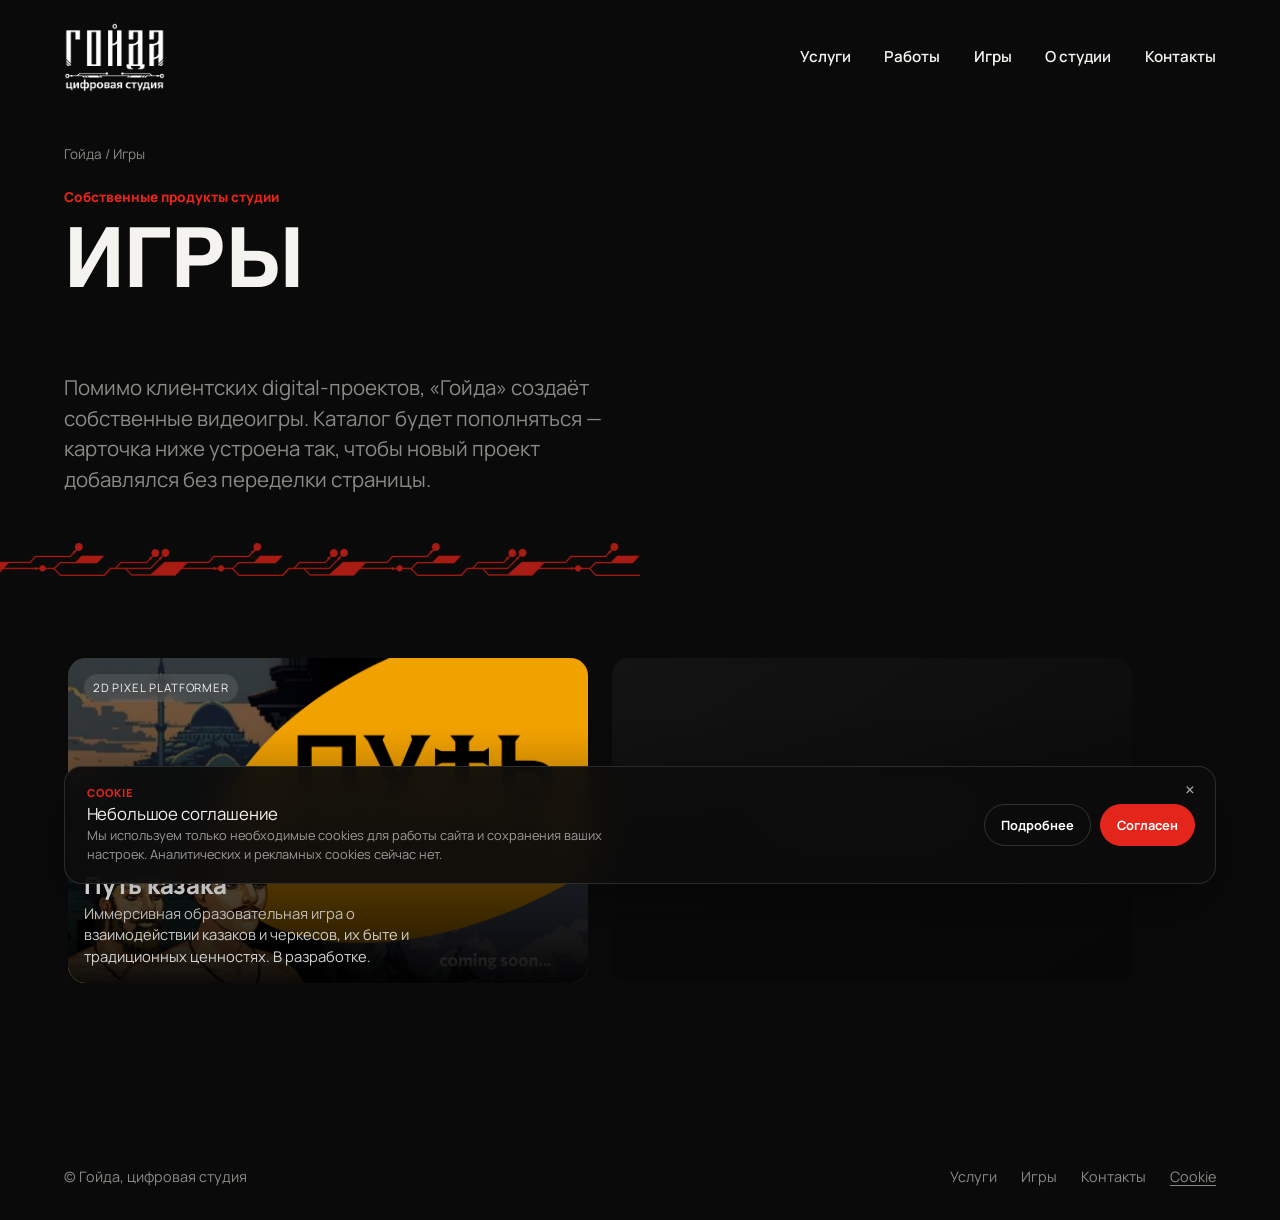
==== commit 15101e60: "гойдобновление" ====
--- a/games.html
+++ b/games.html
@@ -19,13 +19,14 @@
 </section>
 
 <section class="wrap">
-  <div class="works-scroller" class="works-scroller games-grid" style="overflow-x:visible; flex-wrap:wrap;">
-    <a href="games/the-way-of-the-cossack.html" class="work-card game-card reveal" style="flex:0 0 min(100%, 520px); aspect-ratio:16/10;">
-      <span class="tag">2D pixel platformer</span>
-      <span class="num">01</span>
-      <img src="img/cossackway.png" alt="Путь казака" loading="lazy" class="game-card-image">
-      <h3>Путь казака</h3>
-      <p>Иммерсивная образовательная игра о взаимодействии казаков и черкесов, их быте и традиционных ценностях. В разработке.</p>
+  <div class="works-scroller games-grid" style="overflow-x:visible; flex-wrap:wrap;">
+    <a href="games/the-way-of-the-cossack.html" class="work-card game-card reveal" style="flex:0 0 min(100%, 520px); aspect-ratio:16/10; position:relative;">
+      <span class="tag">2D PIXEL PLATFORMER</span>
+      <img src="img/cossackway.png" alt="Путь казака" loading="lazy" decoding="async" class="game-card-image">
+      <div class="game-card-copy">
+        <h3>Путь казака</h3>
+        <p>Иммерсивная образовательная игра о взаимодействии казаков и черкесов, их быте и традиционных ценностях. В разработке.</p>
+      </div>
     </a>
     <div class="work-card placeholder reveal" style="flex:0 0 min(100%, 520px); aspect-ratio:16/10;">
       <p>Следующий игровой проект студии появится здесь.</p>
--- a/style.css
+++ b/style.css
@@ -9,7 +9,6 @@
   font-family: "ST-Cyberillic";
   src: url("fonts/ST-Cyberillic.otf") format("opentype");
   font-style: normal;
-  font-weight: 400;
   font-display: swap;
 }
 
@@ -108,7 +107,7 @@
 h3,
 h4 {
   font-family: var(--text);
-  font-weight: 800;
+  font-weight: normal;
   line-height: 1.02;
   letter-spacing: -0.01em;
   margin: 0;
@@ -334,6 +333,48 @@
   }
 }
 
+/* ---------- ornamental section dividers ---------- */
+section {
+  position: relative;
+}
+
+section + section::before,
+section + section::after,
+footer::before,
+footer::after {
+  content: "";
+  position: absolute;
+  z-index: 0;
+  height: clamp(2.35rem, 3.8vw, 3.8rem);
+  width: 52%;
+  max-width: 52%;
+  background-image: url("img/ornament.png");
+  background-repeat: no-repeat;
+  background-size: 100% 100%;
+  background-position: center;
+  pointer-events: none;
+}
+
+section + section::before,
+footer::before {
+  left: 0;
+  top: 0;
+}
+
+section + section::after,
+footer::after {
+  right: 0;
+  top: 1rem;
+  transform: scaleX(-1);
+  transform-origin: center;
+}
+
+section + section > *,
+footer > * {
+  position: relative;
+  z-index: 1;
+}
+
 /* ---------- hero ---------- */
 /* hero – теперь сетка */
 .hero {
@@ -343,7 +384,6 @@
   justify-content: flex-end;
   padding-top: 8rem;
   padding-bottom: 3rem;
-  border-bottom: 1px solid var(--grey-line);
   position: relative;
 }
 
@@ -378,7 +418,7 @@
 }
 
 .hero h1 {
-  font-size: clamp(2.6rem, 8vw, 6.6rem);
+  font-size: clamp(2.6rem, 7vw, 9rem);
   max-width: 15ch;
   margin: 0;
 }
@@ -425,6 +465,13 @@
   width: 100%;
   height: 100%;
   object-fit: contain;
+  backface-visibility: hidden;
+  transform: translateZ(0);
+}
+
+.mascot .mascot-closed,
+.mascot .mascot-open {
+  will-change: opacity;
 }
 
 .mascot .mascot-open {
@@ -492,13 +539,35 @@
 }
 .about-grid p.lede {
   max-width: none;
-  font-size: clamp(1.3rem, 2.6vw, 1.9rem);
+  font-size: clamp(2.3rem, 2.6vw, 2.9rem);
   color: var(--paper);
   font-family: var(--display);
   font-weight: 700;
   line-height: 1.25;
 }
 body.theme-light .about-grid p.lede {
+  color: var(--black);
+}
+
+.home-about-copy p.lede {
+  font-family: var(--text);
+  font-weight: 500;
+  font-size: clamp(1.08rem, 1.75vw, 1.34rem);
+  line-height: 1.58;
+  color: var(--paper);
+}
+body.theme-light .home-about-copy p.lede {
+  color: var(--black);
+}
+
+.game-page .about-grid .game-about-description {
+  font-family: var(--text);
+  font-weight: 400;
+  font-size: 1.5rem;
+  line-height: 1.65;
+  color: var(--paper);
+}
+body.theme-light .game-page .game-about-description {
   color: var(--black);
 }
 .about-facts {
@@ -525,10 +594,7 @@
 
 /* services */
 .services {
-  border-top: 1px solid var(--grey-line);
-}
-body.theme-light .services {
-  border-color: var(--grey-line-light);
+  position: relative;
 }
 .service-row {
   display: grid;
@@ -788,8 +854,6 @@
 /* games teaser */
 .games-teaser {
   background: linear-gradient(180deg, var(--black), #1a0605 60%, var(--black));
-  border-top: 1px solid var(--grey-line);
-  border-bottom: 1px solid var(--grey-line);
   position: relative;
   overflow: hidden;
 }
@@ -909,6 +973,7 @@
 
 /* footer */
 footer {
+  position: relative;
   padding: 3rem var(--edge) 2rem;
   display: flex;
   justify-content: space-between;
@@ -917,10 +982,6 @@
   gap: 1.5rem;
   color: var(--grey);
   font-size: 0.9rem;
-  border-top: 1px solid var(--grey-line);
-}
-body.theme-light footer {
-  border-color: var(--grey-line-light);
 }
 footer .foot-links {
   display: flex;
@@ -944,10 +1005,6 @@
 .page-hero {
   padding-top: 9rem;
   padding-bottom: 3rem;
-  border-bottom: 1px solid var(--grey-line);
-}
-body.theme-light .page-hero {
-  border-color: var(--grey-line-light);
 }
 .page-hero .eyebrow-num {
   display: block;
@@ -1580,7 +1637,7 @@
   border: 1px solid var(--grey-line);
   border-radius: 1.3rem;
   background: linear-gradient(145deg, #111, #0a0a0a);
-  overflow: hidden;
+  overflow: visible;
 }
 .why-chain::before {
   content: "";
@@ -1637,6 +1694,7 @@
   border-color: #e3251b55;
   background: linear-gradient(145deg, #18100f, #101010);
   box-shadow: 0 1.3rem 2.5rem #0008;
+  z-index: 5;
 }
 .why-node.is-active::before,
 .why-node:hover::before,
@@ -1784,7 +1842,7 @@
     grid-template-columns: 1fr;
   }
   .about-facts {
-    grid-template-columns: repeat(3, minmax(0, 1fr));
+    grid-template-columns: repeat(2, minmax(0, 1fr));
   }
   .about-fact:nth-child(1) {
     grid-row: auto;
@@ -2270,8 +2328,8 @@
   margin-top: 1rem;
   font-family: var(--display);
   font-size: clamp(3.4rem, 7vw, 7rem);
-  line-height: .84;
-  max-width: 7ch;
+  line-height: .99;
+  max-width: 14ch;
 }
 .contact-copy h2 em {
   color: var(--red);
@@ -2439,6 +2497,33 @@
   .cookie-banner-actions { justify-content: flex-start; }
 }
 
+
+@media (min-width: 761px) and (max-width: 1100px) {
+  .wrap {
+    padding-left: var(--edge);
+    padding-right: var(--edge);
+  }
+  .section-head {
+    align-items: flex-start;
+  }
+  .hero-left {
+    min-width: 0;
+  }
+  .hero-sub p,
+  .about-grid p.lede,
+  .game-about-description {
+    max-width: 58ch;
+  }
+  .focus {
+    margin-left: var(--edge);
+    margin-right: var(--edge);
+    width: calc(100% - var(--edge) * 2);
+  }
+  .work-card {
+    min-width: min(44vw, 520px);
+  }
+}
+
 @media (max-width: 760px) {
   .wrap { padding-left: var(--edge); padding-right: var(--edge); }
   .section-head { margin-bottom: 2rem; }
@@ -2540,14 +2625,15 @@
   text-transform: lowercase;
 }
 
-/* The business statement is deliberately Manrope, not Cyberillic. */
+/* Business statement follows the same display-heading treatment as the site's main headings. */
 .focus .focus-business-title {
-  font-family: var(--text);
-  font-weight: 800;
-  letter-spacing: -0.035em;
-  text-transform: none;
-  max-width: 17ch;
-}
+  font-family: var(--display);
+  font-weight: normal;
+  letter-spacing: -0.01em;
+  max-width: 25ch;
+  margin-top: 1rem;
+}
+
 
 /* Book-like interactive footnote. */
 .footnote-ref {
@@ -2579,7 +2665,7 @@
   width: fit-content;
   max-width: 34rem;
   color: var(--grey);
-  font-size: .78rem;
+  font-size: 1.5rem;
 }
 .book-footnote summary {
   display: inline-flex;
@@ -2750,3 +2836,1538 @@
   .contact-sticker { right: 4%; bottom: 4%; width: 5.4rem; }
   .contact-link { padding-right: .8rem; }
 }
+
+/* --- Final correction: home intro text + non-stretched ornamental dividers --- */
+.home-about-copy {
+  color: var(--paper);
+}
+.home-about-copy > p {
+  max-width: none;
+  font-family: var(--text);
+  font-weight: 500;
+  font-size: clamp(1.08rem, 1.75vw, 1.34rem);
+  line-height: 1.58;
+  color: var(--paper);
+}
+body.theme-light .home-about-copy,
+body.theme-light .home-about-copy > p {
+  color: var(--black);
+}
+
+section + section::before,
+section + section::after,
+footer::before,
+footer::after {
+  width: 39%;
+  max-width: none;
+  height: clamp(1.55rem, 2.5vw, 2.35rem);
+  background-repeat: no-repeat;
+  background-size: auto 100%;
+  background-color: transparent;
+}
+
+section + section::before,
+footer::before {
+  left: 0;
+  top: 0;
+  background-position: right center;
+}
+
+section + section::after,
+footer::after {
+  right: 0;
+  top: 0.7rem;
+  background-position: left center;
+  transform: scaleX(-1);
+  transform-origin: center;
+}
+
+@media (max-width: 760px) {
+  section + section::before,
+  section + section::after,
+  footer::before,
+  footer::after {
+    width: 34%;
+    height: 1.35rem;
+  }
+  section + section::after,
+  footer::after {
+    top: 0.5rem;
+  }
+}
+
+@media (max-width: 420px) {
+  section + section::before,
+  section + section::after,
+  footer::before,
+  footer::after {
+    width: 31%;
+    height: 1.15rem;
+  }
+  section + section::after,
+  footer::after {
+    top: 0.42rem;
+  }
+}
+
+/* --- Alternating single-sided ornamental dividers --- */
+body > section + section::before,
+body > section + section::after,
+body > footer::before,
+body > footer::after {
+  content: none;
+}
+
+body > section + section::before,
+body > section + section::after,
+body > footer::before,
+body > footer::after {
+  position: absolute;
+  z-index: 0;
+  top: 0;
+  height: clamp(1.75rem, 2.8vw, 2.7rem);
+  width: 50%;
+  max-width: 50%;
+  background-image: url("img/ornament.png");
+  background-repeat: no-repeat;
+  background-color: transparent;
+  background-size: auto 100%;
+  pointer-events: none;
+  transform: none;
+}
+
+/* One side per divider; the ornament always reaches the page centre.
+   Keep its natural proportions instead of stretching it to the container. */
+body > section:nth-of-type(2n)::before,
+body > footer::after {
+  content: "";
+  left: 0;
+  right: auto;
+  background-position: right center;
+}
+
+body > section:nth-of-type(2n+1)::after {
+  content: "";
+  left: auto;
+  right: 0;
+  background-position: left center;
+}
+
+body > section + section > *,
+body > footer > * {
+  position: relative;
+  z-index: 1;
+}
+
+@media (max-width: 760px) {
+  body > section + section::before,
+  body > section + section::after,
+  body > footer::before,
+  body > footer::after {
+    width: 50%;
+    max-width: 50%;
+    height: clamp(1.05rem, 4.5vw, 1.55rem);
+  }
+}
+
+@media (max-width: 420px) {
+  body > section + section::before,
+  body > section + section::after,
+  body > footer::before,
+  body > footer::after {
+    height: 1rem;
+  }
+}
+
+/* --- Final ornament pass: rarer, single-sided, mirrored on the right, no footer --- */
+/* Keep the footer completely clean. */
+footer::before,
+footer::after {
+  content: none !important;
+  display: none !important;
+}
+
+/* Clear all previous section divider pseudo-elements. */
+body > section::before,
+body > section::after {
+  content: none !important;
+  display: none !important;
+}
+
+/* Show the ornament only on every second section transition.
+   The visible side alternates: left -> right -> left -> right. */
+body > section:nth-of-type(even)::before {
+  content: "" !important;
+  display: block !important;
+  position: absolute;
+  z-index: 0;
+  top: 0;
+  left: 0;
+  width: 50%;
+  height: clamp(1.65rem, 2.55vw, 2.4rem);
+  max-width: 50%;
+  background-image: url("img/ornament.webp");
+  background-repeat: no-repeat;
+  background-position: right center;
+  background-size: auto 100%;
+  background-color: transparent;
+  pointer-events: none;
+}
+
+body > section:nth-of-type(4n)::before {
+  left: auto;
+  right: 0;
+  background-position: left center;
+  transform: scaleX(-1);
+  transform-origin: center;
+}
+
+body > section:nth-of-type(even) > * {
+  position: relative;
+  z-index: 1;
+}
+
+@media (max-width: 760px) {
+  body > section:nth-of-type(even)::before {
+    width: 50%;
+    max-width: 50%;
+    height: clamp(1.05rem, 4.2vw, 1.45rem);
+  }
+}
+
+@media (max-width: 420px) {
+  body > section:nth-of-type(even)::before {
+    height: 0.95rem;
+  }
+}
+
+/* ============================================================
+   РАЗДЕЛ «РАБОТЫ» — карточки проектов
+   Фото занимает всю верхнюю часть, текст — снизу на тёмной
+   подложке. Никаких пустых зон: высота блока с текстом
+   подстраивается под содержимое.
+   ============================================================ */
+
+/* Карточка: вертикальный flex, фото сверху, текст снизу */
+.works-section .work-card,
+.works-section .work-card.placeholder {
+  display: flex;
+  flex-direction: column;
+  justify-content: flex-start;
+  align-items: stretch;
+  text-align: left;
+  padding: 0;
+  background: #0c0c0c;
+  overflow: hidden;
+  color: inherit;
+}
+
+/* Фото — растягивается на всё свободное место сверху */
+.works-section .work-card .work-photo {
+  position: relative !important;
+  inset: auto !important;
+  width: 100%;
+  height: auto;
+  flex: 1 1 auto;
+  min-height: 0;
+  object-fit: cover;
+  object-position: center;
+  z-index: 0;
+  opacity: 1;
+  transform: none;
+}
+
+/* Убираем глобальный градиент по всей карточке — он больше не нужен */
+.works-section .work-card::after {
+  display: none;
+}
+
+/* Метка (E-commerce · site) — поверх фото, в левом верхнем углу */
+.works-section .work-card > .case-mark {
+  position: absolute;
+  top: 1.3rem;
+  left: 1.5rem;
+  margin: 0;
+  z-index: 3;
+}
+
+/* Номер (01) — поверх фото, в правом верхнем углу */
+.works-section .work-card .num {
+  position: absolute;
+  top: 1.2rem;
+  right: 1.4rem;
+  z-index: 3;
+}
+
+/* Текстовый блок — прижат к низу, высота по содержимому */
+.works-section .work-card-copy {
+  position: relative;
+  z-index: 2;
+  flex: 0 0 auto;
+  padding: 1.3rem 1.5rem 1.5rem;
+  background: #0c0c0c;
+  border-top: 1px solid rgba(255, 255, 255, 0.08);
+  margin: 0;
+}
+
+/* Метка внутри текстового блока (у карточек-заглушек) */
+.works-section .work-card-copy .case-mark {
+  position: static;
+  display: block;
+  margin: 0 0 0.55rem;
+}
+
+.works-section .work-card-copy h3 {
+  margin: 0 0 0.35rem;
+}
+
+.works-section .work-card-copy p {
+  margin: 0;
+}
+
+.works-section .work-card-copy .case-link {
+  display: inline-block;
+  margin-top: 0.75rem;
+}
+
+/* Убираем декоративную надпись «ЕРМАК» */
+.ermak-card::before {
+  content: none !important;
+  display: none !important;
+}
+
+/* ==========================================================================
+   GOYDA redesign pass — responsive polish, interaction layers, accessibility
+   ========================================================================== */
+
+/* ST-Cyberillic is always treated as display typography and always upper-case. */
+h1,
+h2.section-title,
+.focus h2,
+.games-teaser h2,
+.cta-block h2,
+.contact-copy h2,
+.game-page .cossack-hero h1 {
+  font-family: var(--display);
+  text-transform: uppercase;
+}
+
+/* Keep the display type from creating accidental horizontal overflow. */
+h1, h2, h3, h4, p, span, a, button {
+  overflow-wrap: anywhere;
+}
+.btn {
+  min-height: 42px;
+  padding: .75em 1.2em;
+  font-size: clamp(.86rem, 1vw, .96rem);
+}
+
+/* Hero fill follows scroll progress through --fill (0..1). */
+.hero-statement {
+  position: relative;
+  isolation: isolate;
+  color: #fff;
+}
+.hero-fill-text {
+  display: inline-block;
+  color: transparent;
+  background-image: linear-gradient(90deg, var(--red) 0%, var(--red) calc(var(--fill, 0) * 100%), #fff calc(var(--fill, 0) * 100%), #fff 100%);
+  background-size: 100% 100%;
+  background-repeat: no-repeat;
+  -webkit-background-clip: text;
+  background-clip: text;
+}
+.hero-fill-text .headline-word {
+  animation-name: headline-in;
+  color: inherit;
+  background: none;
+  -webkit-background-clip: initial;
+  background-clip: initial;
+}
+.hero-statement.reveal {
+  opacity: 1;
+  transform: none;
+}
+
+/* Animated semantic accents: grey text becomes red when entering the viewport. */
+.accent-word {
+  color: var(--grey);
+  background-image: linear-gradient(90deg, var(--red), var(--red));
+  background-repeat: no-repeat;
+  background-size: 0% 100%;
+  background-position: 0 100%;
+  -webkit-background-clip: text;
+  background-clip: text;
+  transition: background-size .8s var(--ease), color .8s ease;
+}
+.accent-word.in-view {
+  background-size: 100% 100%;
+  color: transparent;
+}
+
+/* About cards: desktop grid; compact card stack on mobile. */
+.about-fact {
+  position: relative;
+  border: 1px solid rgba(255,255,255,.08);
+  border-radius: 1rem;
+  padding: 1rem 1.05rem;
+  background: rgba(255,255,255,.025);
+  transition: transform .45s var(--ease), border-color .35s, background .35s;
+}
+.about-fact:hover {
+  transform: translateY(-4px);
+  border-color: rgba(227,37,27,.35);
+  background: rgba(227,37,27,.05);
+}
+.about-fact b {
+  font-size: clamp(1rem, 1.45vw, 1.35rem);
+}
+.about-fact span {
+  display: block;
+  line-height: 1.55;
+}
+
+/* Service hover photography: long, low-opacity image strip across the row. */
+.service-row {
+  isolation: isolate;
+}
+.service-row .service-hover-photo {
+  position: absolute;
+  inset: 0;
+  z-index: -2;
+  pointer-events: none;
+  background-image: var(--service-image);
+  background-size: cover;
+  background-position: center 48%;
+  opacity: 0;
+  transform: scale(1.04);
+  filter: grayscale(1) contrast(1.05);
+  transition: opacity .55s var(--ease), transform .8s var(--ease);
+}
+.service-row::after {
+  content: "";
+  position: absolute;
+  inset: 0;
+  z-index: -1;
+  pointer-events: none;
+  background: linear-gradient(
+    90deg,
+    rgba(10,10,10,.95) 0%,
+    rgba(10,10,10,.74) 48%,
+    rgba(10,10,10,.86) 100%
+  );
+  opacity: 0;
+  transition: opacity .55s ease;
+}
+.service-row:hover .service-hover-photo,
+.service-row:focus-visible .service-hover-photo,
+.service-row:active .service-hover-photo {
+  opacity: .28;
+  transform: scale(1);
+}
+.service-row:hover::after,
+.service-row:focus-visible::after,
+.service-row:active::after {
+  opacity: 1;
+}
+.service-row > *:not(.service-hover-photo) {
+  position: relative;
+  z-index: 2;
+}
+
+/* Focus block stage icon appears in the quiet top-right space. */
+.focus {
+  position: relative;
+  overflow: hidden;
+}
+.focus-stage-visual {
+  position: absolute;
+  top: clamp(1.5rem, 4vw, 3rem);
+  right: clamp(1.5rem, 5vw, 4rem);
+  width: clamp(8rem, 17vw, 15rem);
+  aspect-ratio: 1;
+  display: grid;
+  place-items: center;
+  pointer-events: none;
+  opacity: 0;
+  transform: translateY(-12px) scale(.94);
+  transition: opacity .6s var(--ease), transform .6s var(--ease);
+}
+.focus-stage-visual::before {
+  content: "";
+  position: absolute;
+  inset: 0;
+  border-radius: 50%;
+  background: radial-gradient(circle, rgba(227,37,27,.16), rgba(227,37,27,0) 67%);
+}
+.focus-stage-visual-img {
+  width: 68%;
+  height: 68%;
+  object-fit: contain;
+  filter: grayscale(1) contrast(.9);
+  opacity: .12;
+  transition: opacity .45s ease;
+}
+.focus-stage-visual.is-visible {
+  opacity: 1;
+  transform: translateY(0) scale(1);
+}
+.focus-step {
+  position: relative;
+  z-index: 2;
+  border-top-width: 1px;
+  padding: 1rem;
+  border-radius: .8rem;
+  transition: transform .45s var(--ease), background .35s, border-color .35s;
+}
+.focus-step:hover,
+.focus-step.is-active,
+.focus-step:focus-visible {
+  transform: translateY(-4px);
+  background: rgba(0,0,0,.045);
+  outline: none;
+}
+.focus-step .step-icon {
+  width: 2.7rem;
+  height: 2.7rem;
+  display: grid;
+  place-items: center;
+  margin-bottom: .8rem;
+}
+.focus-step .step-icon img {
+  width: 100%;
+  height: 100%;
+  object-fit: contain;
+  filter: grayscale(1);
+  opacity: .78;
+}
+
+/* Why Goyda: replace the old circular node marker with swappable vector asset. */
+.why-node::before {
+  width: 2.1rem;
+  height: 2.1rem;
+  top: -.6rem;
+  left: 1rem;
+  border-radius: 0;
+  background: url("img/why-goyda/icon.png") center / contain no-repeat;
+  box-shadow: none;
+  transition: transform .35s var(--ease), filter .35s ease;
+}
+.why-node.is-active::before,
+.why-node:hover::before,
+.why-node:focus-visible::before {
+  background-color: transparent;
+  transform: scale(1.12) rotate(-5deg);
+  filter: drop-shadow(0 0 7px rgba(227,37,27,.28));
+}
+.why-node .node-num {
+  margin-bottom: 1.3rem;
+}
+
+/* FAQ: smooth grid-row animation instead of fixed max-height. */
+.faq-item .a {
+  display: grid;
+  grid-template-rows: 0fr;
+  max-height: none;
+  padding-top: 0;
+  overflow: hidden;
+  transition: grid-template-rows .45s var(--ease), padding .45s var(--ease), opacity .35s ease;
+  opacity: .72;
+}
+.faq-item .a > p {
+  min-height: 0;
+  overflow: hidden;
+}
+.faq-item.open .a {
+  grid-template-rows: 1fr;
+  padding-top: .9rem;
+  opacity: 1;
+}
+.faq-item .plus {
+  display: grid;
+  place-items: center;
+  width: 1.65rem;
+  height: 1.65rem;
+  border: 1px solid currentColor;
+  border-radius: 50%;
+}
+
+/* Game page social links. */
+.game-social-grid {
+  display: grid;
+  grid-template-columns: repeat(2, minmax(0, 1fr));
+  gap: .8rem;
+}
+.game-social-card {
+  position: relative;
+  display: grid;
+  grid-template-columns: auto minmax(0,1fr) auto;
+  align-items: center;
+  gap: 1rem;
+  min-height: 92px;
+  padding: 1rem 1.1rem;
+  border: 1px solid var(--grey-line);
+  border-radius: 1rem;
+  background: linear-gradient(145deg, rgba(255,255,255,.035), rgba(255,255,255,.01));
+  overflow: hidden;
+  transition: transform .45s var(--ease), border-color .35s, background .35s, box-shadow .45s var(--ease);
+}
+.game-social-card::before {
+  content: "";
+  position: absolute;
+  inset: 0;
+  background: linear-gradient(110deg, rgba(227,37,27,.18), transparent 58%);
+  transform: translateX(-100%);
+  transition: transform .55s var(--ease);
+}
+.game-social-card > * {
+  position: relative;
+  z-index: 1;
+}
+.game-social-card:hover,
+.game-social-card:focus-visible {
+  transform: translateY(-4px);
+  border-color: rgba(227,37,27,.55);
+  box-shadow: 0 1rem 2.2rem rgba(0,0,0,.22);
+  outline: none;
+}
+.game-social-card:hover::before,
+.game-social-card:focus-visible::before {
+  transform: translateX(0);
+}
+.game-social-icon {
+  width: 2.75rem;
+  height: 2.75rem;
+  display: grid;
+  place-items: center;
+  border: 1px solid rgba(255,255,255,.14);
+  border-radius: .8rem;
+  font-weight: 800;
+  font-size: .78rem;
+}
+.game-social-copy {
+  display: flex;
+  flex-direction: column;
+  gap: .18rem;
+}
+.game-social-copy b {
+  font-size: 1rem;
+}
+.game-social-copy small {
+  color: var(--grey);
+  font-size: .84rem;
+}
+.game-social-arrow {
+  font-size: 1.5rem;
+  transition: transform .35s var(--ease), color .35s;
+}
+.game-social-card:hover .game-social-arrow {
+  color: var(--red);
+  transform: translate(2px,-2px);
+}
+
+/* Games listing: small tag in the top-left and no old 01 marker. */
+.game-card {
+  overflow: hidden;
+}
+.game-card .num {
+  display: none !important;
+}
+.game-card .tag {
+  position: static;
+  align-self: flex-start;
+  margin: 1rem 1rem .55rem;
+  z-index: 3;
+  padding: .45em .75em;
+  font-size: .72rem;
+  letter-spacing: .08em;
+}
+.game-card.game-card {
+  display: flex;
+  flex-direction: column;
+  justify-content: flex-start;
+}
+.game-card .game-card-image {
+  position: relative;
+  z-index: 0;
+  display: block;
+  width: 100%;
+  flex: 1 1 auto;
+  min-height: 0;
+  object-fit: cover;
+}
+.game-card > h3,
+.game-card > p {
+  position: relative;
+  z-index: 2;
+  margin-left: 1rem;
+  margin-right: 1rem;
+}
+.game-card > h3 { margin-top: .85rem; }
+.game-card > p { margin-bottom: 1rem; }
+
+/* Touch-safe mascot hit target. */
+.mascot {
+  z-index: 4;
+  pointer-events: auto;
+  touch-action: manipulation;
+}
+.mascot img { pointer-events: none; }
+.mascot-label { pointer-events: none; }
+
+/* Mobile menu — creative, compact, staggered, safe to viewport. */
+.mobile-menu {
+  padding: calc(env(safe-area-inset-top) + 5.25rem) var(--edge) calc(env(safe-area-inset-bottom) + 1.25rem);
+  overflow: auto;
+  overscroll-behavior: contain;
+}
+.mobile-menu-inner {
+  width: min(100%, 34rem);
+  margin: 0 auto;
+}
+.mobile-menu-head {
+  display: flex;
+  align-items: center;
+  gap: .8rem;
+  margin-bottom: 1.6rem;
+  color: rgba(255,255,255,.55);
+}
+.mobile-menu-kicker {
+  font-size: .72rem;
+  letter-spacing: .09em;
+  text-transform: uppercase;
+}
+.mobile-menu-line {
+  flex: 1;
+  height: 1px;
+  background: currentColor;
+  opacity: .35;
+}
+.mobile-menu ul {
+  gap: .55rem;
+  margin-bottom: 1.8rem;
+}
+.mobile-menu li {
+  overflow: hidden;
+}
+.mobile-menu li a {
+  display: grid;
+  grid-template-columns: 2rem 1fr;
+  gap: .85rem;
+  align-items: baseline;
+  padding: .75rem 0;
+  font-family: var(--display);
+  font-size: clamp(2rem, 8vw, 3.2rem);
+  line-height: .92;
+  text-transform: uppercase;
+  transform: translateY(115%);
+  opacity: 0;
+  transition: transform .55s var(--ease), opacity .4s ease, color .3s;
+  transition-delay: calc(var(--menu-i, 0) * 45ms);
+}
+.mobile-menu li:nth-child(1) a { --menu-i: 0; }
+.mobile-menu li:nth-child(2) a { --menu-i: 1; }
+.mobile-menu li:nth-child(3) a { --menu-i: 2; }
+.mobile-menu li:nth-child(4) a { --menu-i: 3; }
+.mobile-menu li:nth-child(5) a { --menu-i: 4; }
+.mobile-menu li a span {
+  font-family: var(--text);
+  font-size: .62rem;
+  color: var(--red);
+  letter-spacing: .08em;
+}
+.mobile-menu.open li a {
+  transform: translateY(0);
+  opacity: 1;
+}
+.mobile-menu li a:hover,
+.mobile-menu li a:focus-visible {
+  color: var(--red);
+  outline: none;
+}
+.mobile-menu-foot {
+  display: grid;
+  gap: .75rem;
+  padding-top: .3rem;
+}
+.mobile-menu-foot .btn {
+  justify-content: center;
+  width: min(100%, 18rem);
+}
+.mobile-menu-foot > span {
+  color: rgba(255,255,255,.42);
+  font-size: .72rem;
+  letter-spacing: .06em;
+  text-transform: uppercase;
+}
+
+/* Mid-size screens: iPad/tablet gets its own balanced geometry. */
+@media (min-width: 861px) and (max-width: 1180px) {
+  :root {
+    --edge: clamp(1.5rem, 4vw, 2.75rem);
+  }
+  section {
+    padding-top: clamp(4rem, 8vw, 6rem);
+    padding-bottom: clamp(4rem, 8vw, 6rem);
+  }
+  .hero {
+    padding-top: 7.5rem;
+    padding-bottom: 2.4rem;
+  }
+  .hero-grid {
+    grid-template-columns: minmax(0, 1.08fr) minmax(280px, .92fr);
+    gap: clamp(1.5rem, 3vw, 2.5rem);
+  }
+  .hero h1 {
+    font-size: clamp(3.4rem, 7.4vw, 6.3rem);
+    max-width: 12ch;
+  }
+  .mascot {
+    max-width: 330px;
+  }
+  .about-grid {
+    grid-template-columns: minmax(0, 1.05fr) minmax(300px, .95fr);
+  }
+  .about-facts {
+    display: grid;
+    grid-template-columns: 1fr;
+  }
+  .focus-steps.interactive {
+    grid-template-columns: repeat(2, minmax(0, 1fr));
+  }
+  .why-chain-wrap {
+    grid-template-columns: minmax(0, 1.35fr) minmax(250px, .65fr);
+  }
+  .why-chain {
+    grid-template-columns: repeat(2, minmax(0, 1fr));
+  }
+  .why-node:nth-child(n + 4) {
+    margin-top: 0;
+  }
+  .contact-card {
+    margin: 0;
+    width: 100%;
+    min-height: 520px;
+  }
+  .contact-visual {
+    min-height: 520px;
+  }
+}
+
+/* Mobile: the three service-story cards become a readable paper-stack. */
+@media (max-width: 760px) {
+  :root {
+    --edge: clamp(1rem, 5vw, 1.5rem);
+    --radius: .95rem;
+  }
+  body {
+    font-size: 15px;
+  }
+  .logo img {
+    height: 52px;
+  }
+  .burger {
+    width: 46px;
+    height: 46px;
+    border-radius: .9rem;
+    background: rgba(255,255,255,.045);
+  }
+  .hero {
+    padding-top: 6.8rem;
+    padding-bottom: 2.2rem;
+  }
+  .hero h1 {
+    font-size: clamp(2.55rem, 12.2vw, 4.5rem);
+    max-width: 11ch;
+  }
+  .hero-sub p {
+    font-size: .98rem;
+  }
+  .hero-ctas .btn {
+    width: auto;
+    min-width: 0;
+    justify-content: center;
+  }
+  .about-grid {
+    gap: 2rem;
+  }
+  .about-facts {
+    display: flex;
+    gap: 0;
+  }
+  .about-fact.stack-card {
+    min-height: 0;
+    margin-top: -1rem;
+    border-radius: 1rem;
+    padding: 1.2rem 1rem 1.35rem;
+  }
+  .about-fact.stack-card:first-child {
+    margin-top: 0;
+    transform: rotate(-1.2deg);
+    z-index: 1;
+  }
+  .about-fact.stack-card:nth-child(2) {
+    transform: translateX(.35rem) rotate(.8deg);
+    z-index: 2;
+  }
+  .about-fact.stack-card:nth-child(3) {
+    transform: translateX(.1rem) rotate(-.65deg);
+    z-index: 3;
+  }
+  .about-fact.stack-card:hover {
+    transform: translateY(-3px) rotate(0);
+  }
+  .about-fact b {
+    font-size: .98rem;
+  }
+  .about-fact span {
+    font-size: .88rem;
+  }
+  .service-row {
+    grid-template-columns: 34px minmax(0, 1fr) 24px;
+    min-height: 0;
+    padding: 1.2rem 0;
+    gap: .65rem;
+  }
+  .service-row h3 {
+    font-size: clamp(1.35rem, 7vw, 1.9rem);
+  }
+  .service-row p {
+    font-size: .84rem;
+    line-height: 1.45;
+  }
+  .focus {
+    margin: 0 var(--edge);
+    padding: 1.3rem;
+    border-radius: 1rem;
+  }
+  .focus h2 {
+    font-size: clamp(1.85rem, 9vw, 2.9rem);
+    max-width: 13ch;
+  }
+  .focus-stage-visual {
+    display: none;
+  }
+  .focus-steps {
+    grid-template-columns: 1fr;
+    gap: .7rem;
+    margin-top: 1.6rem;
+  }
+  .focus-step {
+    padding: .9rem;
+  }
+  .focus-detail {
+    display: none;
+  }
+  .why-chain-wrap {
+    display: block;
+  }
+  .why-chain {
+    display: grid;
+    grid-template-columns: 1fr;
+    gap: .85rem;
+    padding: 1rem .8rem 1rem 1.25rem;
+  }
+  .why-chain::before {
+    left: .7rem;
+    right: auto;
+    top: 1rem;
+    bottom: 1rem;
+    width: 1px;
+    height: auto;
+    background: linear-gradient(180deg, transparent, #ffffff28 8%, #ffffff28 92%, transparent);
+  }
+  .why-node,
+  .why-node:nth-child(n + 4) {
+    width: 82%;
+    min-height: 0;
+    margin: 0;
+    padding: 1rem;
+  }
+  .why-node:nth-child(even) {
+    justify-self: end;
+    margin-right: 2%;
+  }
+  .why-node:nth-child(odd) {
+    justify-self: start;
+  }
+  .why-node .node-num {
+    margin-bottom: .9rem;
+  }
+  .why-detail {
+    display: none;
+  }
+  .games-teaser-grid {
+    gap: 1.4rem;
+  }
+  .game-social-grid {
+    grid-template-columns: 1fr;
+  }
+  .game-social-card {
+    min-height: 84px;
+  }
+  .contact-card {
+    grid-template-columns: 1fr;
+    margin: 0;
+    width: 100%;
+    min-height: 0;
+  }
+  .contact-visual {
+    min-height: 300px;
+  }
+  .contact-copy {
+    padding: 1.4rem;
+  }
+  .contact-links {
+    grid-template-columns: 1fr;
+  }
+  .contact-copy h2 {
+    font-size: clamp(2.8rem, 14vw, 4.8rem);
+  }
+  .faq-item .q {
+    font-size: .98rem;
+  }
+  .page-hero {
+    padding-top: 7rem;
+  }
+}
+
+@media (prefers-reduced-motion: reduce) {
+  .hero-fill-text .headline-word {
+    animation: none;
+    background-image: none;
+    color: #fff;
+  }
+  .accent-word,
+  .accent-word.in-view {
+    background-size: 100% 100%;
+  }
+}
+
+/* Prevent the horizontal case rail from leaking into the document at tablet widths. */
+.works-scroller {
+  min-width: 0;
+  max-width: 100%;
+  overflow-x: auto;
+  overflow-y: hidden;
+}
+
+
+@media (min-width: 761px) and (max-width: 1180px) {
+  .mascot-label {
+    right: 1.8rem;
+    transform: translate(0, -50%) rotate(-5deg);
+  }
+}
+
+
+/* FAQ / footnote: smooth reveal for native details */
+.book-footnote {
+  display: grid;
+  grid-template-rows: auto 0fr;
+  transition: grid-template-rows .45s var(--ease);
+}
+.book-footnote[open] {
+  grid-template-rows: auto 1fr;
+}
+.book-footnote > p {
+  min-height: 0;
+  overflow: hidden;
+  margin-top: 0;
+  padding-top: 0;
+  opacity: 0;
+  transform: translateY(-.35rem);
+  transition: opacity .35s ease, transform .45s var(--ease), padding-top .45s var(--ease);
+}
+.book-footnote[open] > p {
+  margin-top: .75rem;
+  padding-top: .8rem;
+  opacity: 1;
+  transform: translateY(0);
+}
+
+/* Keep the four stage icons small and red; only the top-right visual is monochrome. */
+.focus-step .step-icon {
+  width: 2.45rem;
+  height: 2.45rem;
+  margin-bottom: 1.45rem;
+  color: var(--red);
+  background: #fff;
+}
+.focus-step .step-icon img {
+  width: 1.15rem;
+  height: 1.15rem;
+  filter: none;
+  opacity: 1;
+}
+.focus-stage-visual-img {
+  filter: grayscale(1) contrast(.9);
+  opacity: .12;
+}
+
+/* Mobile stack: preserve the overlap, but make every paper/card fully opaque. */
+@media (max-width: 760px) {
+  .about-fact.stack-card {
+    background: #101010;
+    backdrop-filter: none;
+    -webkit-backdrop-filter: none;
+  }
+
+  /* iPhone hero headline should remain white/red and never inherit transparent text. */
+  .hero-statement { color: #fff; }
+  .hero-fill-text { color: transparent; }
+
+  /* Why-chain becomes a centered branch with cards alternating like leaves. */
+  .why-chain {
+    position: relative;
+    padding: 1rem .7rem;
+    overflow: visible;
+  }
+  .why-chain::before {
+    left: 50%;
+    right: auto;
+    top: 1rem;
+    bottom: 1rem;
+    width: 1px;
+    height: auto;
+    transform: translateX(-50%);
+    background: linear-gradient(180deg, transparent, #ffffff28 8%, #ffffff28 92%, transparent);
+  }
+  .why-node,
+  .why-node:nth-child(n + 4) {
+    width: 44%;
+    max-width: 15rem;
+    margin: 0;
+  }
+  .why-node:nth-child(odd) {
+    justify-self: start;
+    margin-right: auto;
+  }
+  .why-node:nth-child(even) {
+    justify-self: end;
+    margin-right: 0;
+  }
+  .why-node::after {
+    content: '';
+    position: absolute;
+    top: 50%;
+    width: 1.4rem;
+    height: 1px;
+    background: #ffffff28;
+    transform: translateY(-50%);
+  }
+  .why-node:nth-child(odd)::after {
+    left: 100%;
+  }
+  .why-node:nth-child(even)::after {
+    right: 100%;
+  }
+}
+
+/* iPad / tablet: keep the cat close to the header instead of vertically centering a huge empty hero. */
+@media (min-width: 861px) and (max-width: 1180px) {
+  .hero {
+    min-height: auto;
+    justify-content: flex-start;
+    padding-top: 6rem;
+    padding-bottom: 2.5rem;
+  }
+  .hero-grid {
+    align-items: start;
+  }
+  .hero-right {
+    align-items: flex-start;
+  }
+  .mascot {
+    margin-top: .35rem;
+  }
+}
+
+
+/* FINAL FIXES — keep component geometry deterministic across the existing cascade. */
+.hero-fill-text {
+  color: transparent !important;
+  -webkit-text-fill-color: transparent;
+  background-image: linear-gradient(
+    90deg,
+    var(--red) 0%,
+    var(--red) calc(var(--fill, 0) * 100%),
+    #fff calc(var(--fill, 0) * 100%),
+    #fff 100%
+  );
+  background-size: 100% 100%;
+  background-repeat: no-repeat;
+  -webkit-background-clip: text;
+  background-clip: text;
+}
+.hero-fill-text .headline-word {
+  color: inherit !important;
+  -webkit-text-fill-color: inherit;
+  background: none !important;
+  -webkit-background-clip: initial !important;
+  background-clip: initial !important;
+}
+
+/* The game label occupies real top space; it never sits over the artwork or copy. */
+.works-section .game-card,
+.game-card.game-card {
+  display: flex !important;
+  flex-direction: column !important;
+  justify-content: flex-start !important;
+  overflow: hidden;
+}
+.game-card.game-card .tag,
+.works-section .game-card > .tag {
+  position: static !important;
+  inset: auto !important;
+  align-self: flex-start;
+  flex: 0 0 auto;
+  margin: 1rem 1rem .65rem !important;
+  z-index: 5 !important;
+}
+.game-card.game-card img.game-card-image,
+.works-section .game-card img.game-card-image {
+  position: relative !important;
+  inset: auto !important;
+  display: block;
+  width: 100% !important;
+  height: auto !important;
+  min-height: 0;
+  flex: 1 1 auto;
+  object-fit: cover;
+  z-index: 1 !important;
+}
+.game-card.game-card > h3,
+.game-card.game-card > p {
+  position: relative !important;
+  z-index: 5 !important;
+  flex: 0 0 auto;
+  margin-left: 1rem;
+  margin-right: 1rem;
+}
+.game-card.game-card > h3 { margin-top: .8rem; }
+.game-card.game-card > p { margin-bottom: 1rem; }
+.game-card.game-card::after { z-index: 2 !important; }
+
+/* Touch devices: the mascot itself always owns the hit area. */
+@media (max-width: 860px) {
+  .mascot {
+    position: relative;
+    z-index: 20 !important;
+    pointer-events: auto !important;
+    touch-action: manipulation;
+  }
+  .mascot::after {
+    content: '';
+    position: absolute;
+    inset: 0;
+    z-index: 21;
+    pointer-events: auto;
+  }
+  .mascot img,
+  .mascot-label { pointer-events: none !important; }
+}
+
+/* Mobile stack direction: each next card is placed above the previous card. */
+@media (max-width: 760px) {
+  .about-fact.stack-card:first-child { z-index: 1 !important; }
+  .about-fact.stack-card:nth-child(2) { z-index: 2 !important; }
+  .about-fact.stack-card:nth-child(3) { z-index: 3 !important; }
+}
+
+/* ============================================================
+   ROUND 4 — definitive hero/game-card fixes
+   ============================================================ */
+
+/* Hero: guaranteed-visible white base + reversible red overlay. */
+.hero-statement.hero-fill-text {
+  --fill: 0;
+  position: relative;
+  color: #fff !important;
+  -webkit-text-fill-color: initial !important;
+}
+.hero-statement.hero-fill-text .hero-base-text {
+  display: block;
+  position: relative;
+  z-index: 1;
+  color: #fff !important;
+  opacity: 1 !important;
+  transform: none !important;
+  filter: none !important;
+}
+.hero-statement.hero-fill-text .hero-red-text {
+  position: absolute;
+  inset: 0;
+  z-index: 2;
+  display: block;
+  color: var(--red) !important;
+  clip-path: polygon(
+    0 0,
+    calc(var(--fill) * 100%) 0,
+    calc(var(--fill) * 100%) 100%,
+    0 100%
+  );
+  will-change: clip-path;
+  pointer-events: none;
+}
+
+/* Games card: image is the complete card background; text sits on bottom gradient. */
+.games-grid .game-card.game-card {
+  position: relative !important;
+  display: block !important;
+  overflow: hidden !important;
+  padding: 0 !important;
+  background: #0b0b0b !important;
+  isolation: isolate;
+}
+.games-grid .game-card.game-card::after {
+  content: "";
+  position: absolute !important;
+  inset: 0 !important;
+  z-index: 1 !important;
+  display: block !important;
+  background: linear-gradient(
+    to top,
+    rgba(0, 0, 0, .94) 0%,
+    rgba(0, 0, 0, .68) 23%,
+    rgba(0, 0, 0, .16) 55%,
+    rgba(0, 0, 0, 0) 78%
+  ) !important;
+  pointer-events: none !important;
+}
+.games-grid .game-card.game-card .game-card-image {
+  position: absolute !important;
+  inset: 0 !important;
+  width: 100% !important;
+  height: 100% !important;
+  min-height: 100% !important;
+  object-fit: cover !important;
+  object-position: center !important;
+  display: block !important;
+  margin: 0 !important;
+  z-index: 0 !important;
+  transform: none !important;
+}
+.games-grid .game-card.game-card .tag {
+  position: absolute !important;
+  top: 1rem !important;
+  left: 1rem !important;
+  margin: 0 !important;
+  z-index: 3 !important;
+}
+.games-grid .game-card.game-card .game-card-copy {
+  position: absolute !important;
+  left: 1rem !important;
+  right: 1rem !important;
+  bottom: 1rem !important;
+  z-index: 3 !important;
+  margin: 0 !important;
+  padding: 0 !important;
+  background: transparent !important;
+  border: 0 !important;
+}
+.games-grid .game-card.game-card .game-card-copy h3,
+.games-grid .game-card.game-card .game-card-copy p {
+  position: static !important;
+  margin: 0 !important;
+  color: #fff !important;
+}
+.games-grid .game-card.game-card .game-card-copy h3 {
+  margin-bottom: .35rem !important;
+}
+.games-grid .game-card.game-card .game-card-copy p {
+  max-width: 42ch;
+  font-size: clamp(.9rem, 1.15vw, 1.05rem) !important;
+  line-height: 1.45 !important;
+  color: rgba(255,255,255,.84) !important;
+}
+
+/* Game page: description matches the studio intro typography on every breakpoint. */
+.game-page .about-grid .game-about-description {
+  font-family: var(--text) !important;
+  font-weight: 500 !important;
+  font-size: clamp(1.08rem, 1.75vw, 1.34rem) !important;
+  line-height: 1.58 !important;
+  max-width: none !important;
+}
+
+@media (max-width: 760px) {
+  .games-grid .game-card.game-card .tag {
+    top: .9rem !important;
+    left: .9rem !important;
+  }
+  .games-grid .game-card.game-card .game-card-copy {
+    left: .9rem !important;
+    right: .9rem !important;
+    bottom: .9rem !important;
+  }
+}
+
+
+/* FINAL MICRO-FIXES */
+/* Hero: keep “digital” red from the first paint; animate only the remaining phrase. */
+.hero-statement.hero-fill-text {
+  color: #fff !important;
+  background: none !important;
+  -webkit-text-fill-color: initial !important;
+}
+.hero-statement.hero-fill-text .hero-prefix {
+  color: #fff !important;
+}
+.hero-statement.hero-fill-text .hero-digital {
+  color: var(--red) !important;
+  -webkit-text-fill-color: var(--red) !important;
+}
+.hero-statement.hero-fill-text .hero-fill-part {
+  display: inline;
+  color: transparent !important;
+  -webkit-text-fill-color: transparent !important;
+  background-image: linear-gradient(
+    90deg,
+    var(--red) 0%,
+    var(--red) calc(var(--fill, 0) * 100%),
+    #fff calc(var(--fill, 0) * 100%),
+    #fff 100%
+  );
+  background-repeat: no-repeat;
+  background-size: 100% 100%;
+  -webkit-background-clip: text;
+  background-clip: text;
+  transition: none;
+}
+
+/* Why Goyda: the marker must stay above every card, including after tap/focus. */
+.why-node {
+  overflow: visible !important;
+  position: relative;
+  z-index: 2;
+}
+.why-node:hover,
+.why-node:focus-visible,
+.why-node.is-active,
+.why-node:active {
+  z-index: 20 !important;
+}
+.why-node::before {
+  z-index: 30 !important;
+  pointer-events: none !important;
+}
+
+/* Mobile website-focus block: tighter heading, clearer text rhythm, and more breathing room before the progress bar. */
+@media (max-width: 760px) {
+  .focus {
+    padding-left: 1rem;
+    padding-right: 1rem;
+  }
+  .focus .focus-business-title {
+    max-width: 16ch;
+    margin-top: .7rem;
+    font-size: clamp(1.7rem, 8.7vw, 2.35rem);
+    line-height: .98;
+    letter-spacing: -.025em;
+  }
+  .focus .focus-intro {
+    max-width: 34ch;
+    margin-top: .9rem !important;
+    font-size: .9rem;
+    line-height: 1.45;
+  }
+  .focus-steps.interactive {
+    gap: .8rem;
+    margin-top: 1.8rem;
+  }
+  .focus-step.interactive {
+    min-height: 136px;
+    padding: 1rem;
+  }
+  .focus-step.interactive::after {
+    bottom: .9rem;
+    height: 3px;
+  }
+  .focus-step.interactive span {
+    max-width: 26ch;
+    margin-top: .45rem;
+    line-height: 1.4;
+    padding-bottom: 1.15rem;
+  }
+}
+
+@media (prefers-reduced-motion: reduce) {
+  .hero-statement.hero-fill-text .hero-fill-part {
+    background-image: none;
+    color: #fff !important;
+    -webkit-text-fill-color: #fff !important;
+  }
+}
+
+/* FINAL WHY ICON LAYER FIX
+   Keep the top-left icon above neighboring cards when a card is hovered/focused.
+*/
+.why-node {
+  isolation: isolate;
+}
+.why-node::before {
+  z-index: 100 !important;
+  pointer-events: none;
+}
+.why-node:hover,
+.why-node:focus-visible,
+.why-node.is-active {
+  z-index: 50 !important;
+}
+
+@media (max-width: 760px) {
+  .why-node:hover,
+  .why-node:focus-visible,
+  .why-node.is-active {
+    z-index: 50 !important;
+  }
+  .why-node::before {
+    z-index: 100 !important;
+  }
+}
+
+
+/* Definitive Why Goyda icon fix: use a real child element so it can sit above neighboring cards. */
+.why-chain { position: relative; z-index: 0; }
+.why-node {
+  overflow: visible !important;
+  position: relative !important;
+  isolation: auto !important;
+}
+.why-node .why-node-icon {
+  position: absolute;
+  top: -0.65rem;
+  left: 0.9rem;
+  width: 2.25rem;
+  height: 2.25rem;
+  display: grid;
+  place-items: center;
+  z-index: 1000 !important;
+  pointer-events: none;
+  transform: translateZ(10px);
+  transition: transform .35s var(--ease), filter .35s ease;
+}
+.why-node .why-node-icon img {
+  display: block;
+  width: 100%;
+  height: 100%;
+  object-fit: contain;
+}
+.why-node:hover .why-node-icon,
+.why-node:focus-visible .why-node-icon,
+.why-node.is-active .why-node-icon,
+.why-node:active .why-node-icon {
+  transform: translateZ(10px) scale(1.12) rotate(-5deg);
+  filter: drop-shadow(0 0 7px rgba(227,37,27,.28));
+}
+/* Disable the legacy pseudo icon completely. */
+.why-node::before {
+  content: none !important;
+  display: none !important;
+}
+
+/* Start hero fill earlier: keep the same smooth progression, but trigger before the title reaches the top area. */
+.hero-statement.hero-fill-text .hero-fill-part {
+  transition: none;
+}
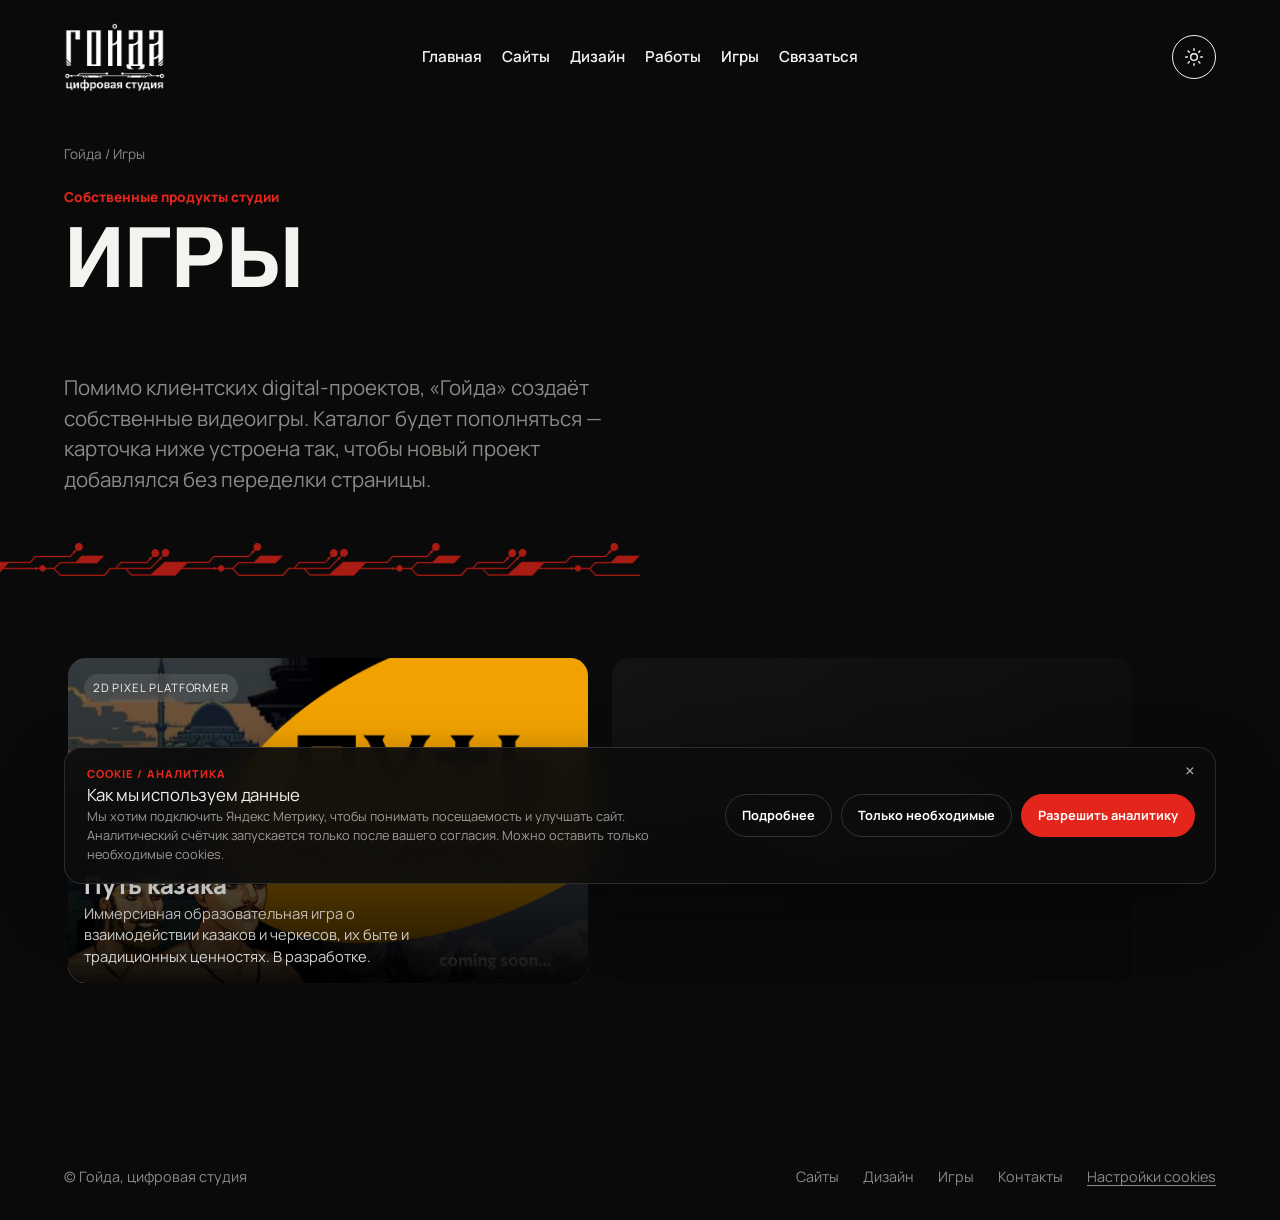
==== commit 63b6fc04: "Обновление файлов сайта" ====
--- a/games.html
+++ b/games.html
@@ -5,9 +5,10 @@
 <meta name="viewport" content="width=device-width, initial-scale=1">
 <title>Игры студии «Гойда»</title>
 <meta name="description" content="Собственные видеоигры цифровой студии «Гойда»: «Путь казака» — пиксельный 2D-платформер о казаках и черкесах.">
-<link rel="stylesheet" href="style.css">
+<link rel="stylesheet" href="style.css?v=20261019-theme-light">
 </head>
 <body>
+  <script>(function(){try{if(localStorage.getItem('goida_theme')==='light')document.body.classList.add('theme-light')}catch(_){}})();</script>
 
 <div data-site-header></div>
 
@@ -36,7 +37,7 @@
 
 <div data-site-footer></div>
 
-<script src="components.js"></script>
-  <script src="script.js"></script>
+<script src="components.js?v=20261019-theme-light"></script>
+  <script src="script.js?v=20261019-theme-light"></script>
 </body>
 </html>
--- a/style.css
+++ b/style.css
@@ -218,7 +218,7 @@
   background: rgba(244, 243, 239, 0.78);
   border-bottom: 1px solid rgba(0, 0, 0, 0.08);
 }
-/* вместо старого .logo */
+
 .logo {
   display: flex;
   align-items: center;
@@ -348,7 +348,7 @@
   height: clamp(2.35rem, 3.8vw, 3.8rem);
   width: 52%;
   max-width: 52%;
-  background-image: url("img/ornament.png");
+  background-image: url("img/ornament.webp");
   background-repeat: no-repeat;
   background-size: 100% 100%;
   background-position: center;
@@ -1414,7 +1414,7 @@
     border-color 0.35s,
     background 0.35s;
 }
-.about-fact:nth-child(1) {
+.home-page .about-fact:nth-child(1) {
   grid-row: span 2;
   min-height: 365px;
 }
@@ -1844,7 +1844,7 @@
   .about-facts {
     grid-template-columns: repeat(2, minmax(0, 1fr));
   }
-  .about-fact:nth-child(1) {
+  .home-page .about-fact:nth-child(1) {
     grid-row: auto;
     min-height: 175px;
   }
@@ -2837,7 +2837,7 @@
   .contact-link { padding-right: .8rem; }
 }
 
-/* --- Final correction: home intro text + non-stretched ornamental dividers --- */
+
 .home-about-copy {
   color: var(--paper);
 }
@@ -2928,7 +2928,7 @@
   height: clamp(1.75rem, 2.8vw, 2.7rem);
   width: 50%;
   max-width: 50%;
-  background-image: url("img/ornament.png");
+  background-image: url("img/ornament.webp");
   background-repeat: no-repeat;
   background-color: transparent;
   background-size: auto 100%;
@@ -2979,7 +2979,7 @@
   }
 }
 
-/* --- Final ornament pass: rarer, single-sided, mirrored on the right, no footer --- */
+
 /* Keep the footer completely clean. */
 footer::before,
 footer::after {
@@ -2987,7 +2987,7 @@
   display: none !important;
 }
 
-/* Clear all previous section divider pseudo-elements. */
+
 body > section::before,
 body > section::after {
   content: none !important;
@@ -3349,7 +3349,7 @@
   top: -.6rem;
   left: 1rem;
   border-radius: 0;
-  background: url("img/why-goyda/icon.png") center / contain no-repeat;
+  background: url("img/icons/icon.png") center / contain no-repeat;
   box-shadow: none;
   transition: transform .35s var(--ease), filter .35s ease;
 }
@@ -3570,6 +3570,7 @@
 .mobile-menu li:nth-child(3) a { --menu-i: 2; }
 .mobile-menu li:nth-child(4) a { --menu-i: 3; }
 .mobile-menu li:nth-child(5) a { --menu-i: 4; }
+.mobile-menu li:nth-child(6) a { --menu-i: 5; }
 .mobile-menu li a span {
   font-family: var(--text);
   font-size: .62rem;
@@ -3695,26 +3696,26 @@
     display: flex;
     gap: 0;
   }
-  .about-fact.stack-card {
+  .home-page .about-fact.stack-card {
     min-height: 0;
     margin-top: -1rem;
     border-radius: 1rem;
     padding: 1.2rem 1rem 1.35rem;
   }
-  .about-fact.stack-card:first-child {
+  .home-page .about-fact.stack-card:first-child {
     margin-top: 0;
     transform: rotate(-1.2deg);
     z-index: 1;
   }
-  .about-fact.stack-card:nth-child(2) {
+  .home-page .about-fact.stack-card:nth-child(2) {
     transform: translateX(.35rem) rotate(.8deg);
     z-index: 2;
   }
-  .about-fact.stack-card:nth-child(3) {
+  .home-page .about-fact.stack-card:nth-child(3) {
     transform: translateX(.1rem) rotate(-.65deg);
     z-index: 3;
   }
-  .about-fact.stack-card:hover {
+  .home-page .about-fact.stack-card:hover {
     transform: translateY(-3px) rotate(0);
   }
   .about-fact b {
@@ -3907,7 +3908,7 @@
 
 /* Mobile stack: preserve the overlap, but make every paper/card fully opaque. */
 @media (max-width: 760px) {
-  .about-fact.stack-card {
+  .home-page .about-fact.stack-card {
     background: #101010;
     backdrop-filter: none;
     -webkit-backdrop-filter: none;
@@ -3984,7 +3985,7 @@
 }
 
 
-/* FINAL FIXES — keep component geometry deterministic across the existing cascade. */
+
 .hero-fill-text {
   color: transparent !important;
   -webkit-text-fill-color: transparent;
@@ -4070,9 +4071,9 @@
 
 /* Mobile stack direction: each next card is placed above the previous card. */
 @media (max-width: 760px) {
-  .about-fact.stack-card:first-child { z-index: 1 !important; }
-  .about-fact.stack-card:nth-child(2) { z-index: 2 !important; }
-  .about-fact.stack-card:nth-child(3) { z-index: 3 !important; }
+  .home-page .about-fact.stack-card:first-child { z-index: 1 !important; }
+  .home-page .about-fact.stack-card:nth-child(2) { z-index: 2 !important; }
+  .home-page .about-fact.stack-card:nth-child(3) { z-index: 3 !important; }
 }
 
 /* ============================================================
@@ -4204,7 +4205,7 @@
 }
 
 
-/* FINAL MICRO-FIXES */
+
 /* Hero: keep “digital” red from the first paint; animate only the remaining phrase. */
 .hero-statement.hero-fill-text {
   color: #fff !important;
@@ -4300,9 +4301,7 @@
   }
 }
 
-/* FINAL WHY ICON LAYER FIX
-   Keep the top-left icon above neighboring cards when a card is hovered/focused.
-*/
+
 .why-node {
   isolation: isolate;
 }
@@ -4328,7 +4327,7 @@
 }
 
 
-/* Definitive Why Goyda icon fix: use a real child element so it can sit above neighboring cards. */
+
 .why-chain { position: relative; z-index: 0; }
 .why-node {
   overflow: visible !important;
@@ -4371,3 +4370,1837 @@
 .hero-statement.hero-fill-text .hero-fill-part {
   transition: none;
 }
+
+
+/* Home: graphic design portfolio */
+.design-works-section {
+  padding-top: clamp(2.5rem, 6vw, 5rem);
+  padding-bottom: clamp(2.5rem, 6vw, 5rem);
+}
+.design-works-head {
+  align-items: flex-end;
+}
+.design-works-head > div:first-child {
+  max-width: 62rem;
+}
+.design-works-kicker,
+.design-work-type {
+  display: inline-block;
+  color: var(--red);
+  font-size: .7rem;
+  font-weight: 800;
+  letter-spacing: .14em;
+  line-height: 1.4;
+  text-transform: uppercase;
+}
+.design-works-kicker {
+  margin-bottom: .9rem;
+}
+.design-works-head .lede {
+  max-width: 54ch;
+  margin-top: .9rem;
+}
+.design-works-index {
+  flex: 0 0 auto;
+  color: var(--grey);
+  font: 500 .82rem/1 var(--text);
+  letter-spacing: .12em;
+  padding-bottom: .25rem;
+}
+.design-works-grid {
+  display: grid;
+  grid-template-columns: repeat(3, minmax(0, 1fr));
+  gap: clamp(.75rem, 1.5vw, 1.25rem);
+}
+.design-work-card {
+  min-width: 0;
+  overflow: hidden;
+  background: #111;
+  border: 1px solid rgba(255,255,255,.09);
+  border-radius: var(--radius);
+  transition: transform .45s var(--ease), border-color .35s, box-shadow .45s var(--ease);
+}
+.design-work-card:hover {
+  transform: translateY(-6px);
+  border-color: rgba(227,37,27,.42);
+  box-shadow: 0 1.5rem 3rem rgba(0,0,0,.2);
+}
+.design-work-image {
+  position: relative;
+  overflow: hidden;
+  background: #f4f3ef;
+  aspect-ratio: 1.78 / 1;
+}
+.design-work-image img {
+  width: 100%;
+  height: 100%;
+  object-fit: cover;
+  transition: transform .7s var(--ease);
+}
+.design-work-card:hover .design-work-image img {
+  transform: scale(1.035);
+}
+.design-work-number {
+  position: absolute;
+  top: .7rem;
+  left: .7rem;
+  display: grid;
+  place-items: center;
+  min-width: 2rem;
+  height: 2rem;
+  padding: 0 .4rem;
+  color: #fff;
+  background: rgba(10,10,10,.78);
+  border: 1px solid rgba(255,255,255,.22);
+  border-radius: 999px;
+  font-size: .72rem;
+  font-weight: 800;
+  backdrop-filter: blur(8px);
+}
+.design-work-copy {
+  display: flex;
+  align-items: center;
+  justify-content: space-between;
+  gap: .75rem;
+  padding: 1.05rem 1.15rem 1.2rem;
+}
+.design-work-type {
+  margin-bottom: .5rem;
+  font-size: .62rem;
+  letter-spacing: .12em;
+}
+.design-work-copy h3 {
+  color: var(--paper);
+  font-size: clamp(1rem, 1.4vw, 1.3rem);
+  line-height: 1.15;
+}
+.design-work-arrow {
+  flex: 0 0 auto;
+  display: grid;
+  place-items: center;
+  width: 2.2rem;
+  height: 2.2rem;
+  border: 1px solid rgba(255,255,255,.16);
+  border-radius: 50%;
+  color: var(--paper);
+  font-size: 1.1rem;
+  transition: color .3s, background .3s, border-color .3s, transform .3s;
+}
+.design-work-card:hover .design-work-arrow {
+  color: #fff;
+  background: var(--red);
+  border-color: var(--red);
+  transform: rotate(45deg);
+}
+@media (max-width: 980px) {
+  .design-works-grid {
+    grid-template-columns: repeat(2, minmax(0, 1fr));
+  }
+  .design-work-card:last-child {
+    grid-column: 1 / -1;
+  }
+  .design-work-card:last-child .design-work-image {
+    aspect-ratio: 2.6 / 1;
+  }
+}
+@media (max-width: 620px) {
+  .design-works-head {
+    align-items: flex-start;
+  }
+  .design-works-index {
+    display: none;
+  }
+  .design-works-grid {
+    grid-template-columns: 1fr;
+    gap: .9rem;
+  }
+  .design-work-card:last-child {
+    grid-column: auto;
+  }
+  .design-work-card:last-child .design-work-image,
+  .design-work-image {
+    aspect-ratio: 1.78 / 1;
+  }
+  .design-work-copy {
+    padding: .95rem 1rem 1.05rem;
+  }
+}
+
+.design-work-card:focus-visible {
+  outline: 2px solid var(--red);
+  outline-offset: 4px;
+}
+@media (prefers-reduced-motion: reduce) {
+  .design-work-card,
+  .design-work-image img,
+  .design-work-arrow {
+    transition: none !important;
+  }
+  .design-work-card:hover,
+  .design-work-card:hover .design-work-image img,
+  .design-work-card:hover .design-work-arrow {
+    transform: none !important;
+  }
+}
+
+/* ---------- Shared, reusable sections ---------- */
+.component-load-error {
+  margin: 1rem var(--edge);
+  padding: 1rem 1.25rem;
+  border: 1px solid rgba(227, 37, 27, .45);
+  border-radius: .8rem;
+  color: var(--paper);
+  background: #17100f;
+}
+.shared-site-portfolio {
+  padding-top: clamp(2.5rem, 5vw, 4rem);
+  padding-bottom: clamp(2.5rem, 5vw, 4rem);
+}
+.shared-site-portfolio .works-scroller {
+  margin-bottom: .5rem;
+}
+.design-more-card {
+  min-height: 7rem;
+  grid-column: 1 / -1;
+  display: grid;
+  grid-template-columns: 1fr auto;
+  grid-template-rows: auto 1fr;
+  align-content: center;
+  align-items: end;
+  gap: .4rem 1rem;
+  padding: 1.35rem clamp(1.2rem, 3vw, 2rem);
+  border: 1px solid rgba(255,255,255,.13);
+  border-radius: var(--radius);
+  color: var(--paper);
+  background: linear-gradient(105deg, rgba(227,37,27,.16), rgba(255,255,255,.025) 58%);
+  transition: border-color .3s, background .3s, transform .3s;
+}
+.design-more-card:hover,
+.design-more-card:focus-visible {
+  border-color: rgba(227,37,27,.65);
+  background: linear-gradient(105deg, rgba(227,37,27,.24), rgba(255,255,255,.045) 58%);
+  transform: translateY(-3px);
+  outline: none;
+}
+.design-more-index {
+  grid-column: 1;
+  color: var(--grey);
+  font-size: .67rem;
+  text-transform: uppercase;
+  letter-spacing: .13em;
+}
+.design-more-title {
+  grid-column: 1;
+  font-size: clamp(1.1rem, 2vw, 1.5rem);
+  font-weight: 700;
+}
+.design-more-arrow {
+  grid-column: 2;
+  grid-row: 1 / span 2;
+  align-self: center;
+  display: grid;
+  place-items: center;
+  width: 2.7rem;
+  height: 2.7rem;
+  border: 1px solid rgba(255,255,255,.2);
+  border-radius: 50%;
+  font-size: 1.25rem;
+  transition: color .3s, background .3s, transform .3s;
+}
+.design-more-card:hover .design-more-arrow {
+  color: #fff;
+  background: var(--red);
+  transform: rotate(45deg);
+}
+
+/* ---------- Pinterest-like graphic design gallery ---------- */
+.design-gallery-section {
+  padding-top: clamp(2rem, 5vw, 4rem);
+  padding-bottom: clamp(3rem, 6vw, 5rem);
+}
+.design-gallery-head > div:first-child { max-width: 62rem; }
+.design-gallery-head .lede { max-width: 62ch; margin-top: .9rem; }
+.design-gallery-filters {
+  display: flex;
+  flex-wrap: wrap;
+  gap: .55rem;
+  margin: 1.6rem 0 1.8rem;
+}
+.gallery-filter {
+  display: inline-flex;
+  align-items: center;
+  gap: .55rem;
+  padding: .72rem .95rem;
+  border: 1px solid rgba(255,255,255,.14);
+  border-radius: 999px;
+  color: rgba(255,255,255,.74);
+  background: rgba(255,255,255,.035);
+  font: inherit;
+  font-size: .8rem;
+  cursor: pointer;
+  transition: color .25s, background .25s, border-color .25s;
+}
+.gallery-filter span {
+  color: rgba(255,255,255,.4);
+  font-size: .68rem;
+}
+.gallery-filter:hover,
+.gallery-filter:focus-visible,
+.gallery-filter.is-active {
+  color: #fff;
+  background: rgba(227,37,27,.16);
+  border-color: rgba(227,37,27,.7);
+  outline: none;
+}
+.gallery-filter.is-active span { color: #fff; }
+.design-masonry {
+  columns: 3 250px;
+  column-gap: clamp(.8rem, 1.6vw, 1.25rem);
+}
+.design-pin {
+  display: inline-block;
+  width: 100%;
+  margin: 0 0 clamp(.8rem, 1.6vw, 1.25rem);
+  overflow: hidden;
+  vertical-align: top;
+  break-inside: avoid;
+  border: 1px solid rgba(255,255,255,.1);
+  border-radius: var(--radius);
+  color: var(--paper);
+  background: #101010;
+  transition: transform .35s var(--ease), border-color .3s, box-shadow .35s;
+}
+.design-pin[hidden] { display: none !important; }
+.design-pin:hover,
+.design-pin:focus-visible {
+  transform: translateY(-4px);
+  border-color: rgba(227,37,27,.5);
+  box-shadow: 0 1.2rem 2.5rem rgba(0,0,0,.23);
+  outline: none;
+}
+.design-pin-media {
+  position: relative;
+  display: block;
+  overflow: hidden;
+  isolation: isolate;
+  background: #f4f3ef;
+}
+.design-pin-media img {
+  display: block;
+  width: 100%;
+  height: auto;
+  transition: transform .65s var(--ease);
+}
+.design-pin:hover .design-pin-media img { transform: scale(1.025); }
+.design-pin-open {
+  position: absolute;
+  right: .7rem;
+  bottom: .7rem;
+  display: grid;
+  place-items: center;
+  width: 2rem;
+  height: 2rem;
+  color: #fff;
+  border: 1px solid rgba(255,255,255,.4);
+  border-radius: 50%;
+  background: rgba(0,0,0,.58);
+  backdrop-filter: blur(7px);
+}
+.design-pin-copy {
+  display: grid;
+  gap: .35rem;
+  padding: 1rem 1.05rem 1.15rem;
+}
+.design-pin-copy > span {
+  color: var(--red);
+  font-size: .64rem;
+  font-weight: 800;
+  letter-spacing: .11em;
+  text-transform: uppercase;
+}
+.design-pin-copy b { font-size: 1rem; line-height: 1.25; }
+.design-pin-copy small { color: var(--grey); font-size: .78rem; line-height: 1.45; }
+
+/* ---------- Website price calculator ---------- */
+.site-calculator-section {
+  padding-top: clamp(2.7rem, 5vw, 4rem);
+  padding-bottom: clamp(3rem, 6vw, 5rem);
+}
+.site-calculator-heading > div:first-child { max-width: 65rem; }
+.site-calculator-heading .lede { max-width: 64ch; margin-top: .9rem; }
+.site-calculator {
+  display: grid;
+  grid-template-columns: minmax(0, 1.25fr) minmax(18rem, .75fr);
+  gap: clamp(1.2rem, 3vw, 2.5rem);
+  align-items: start;
+  margin-top: 2rem;
+}
+.calculator-controls {
+  display: grid;
+  grid-template-columns: repeat(2, minmax(0, 1fr));
+  gap: 1.25rem;
+  padding: clamp(1.1rem, 2.5vw, 2rem);
+  border: 1px solid rgba(255,255,255,.12);
+  border-radius: calc(var(--radius) * 1.1);
+  background: linear-gradient(135deg, rgba(255,255,255,.045), rgba(255,255,255,.015));
+}
+.calculator-field { display: grid; gap: .6rem; min-width: 0; }
+.calculator-field > span:first-child,
+.calculator-features legend {
+  color: rgba(255,255,255,.72);
+  font-size: .78rem;
+  font-weight: 700;
+}
+.calculator-field select,
+.request-field input,
+.request-field select,
+.request-field textarea,
+#request-message {
+  width: 100%;
+  min-width: 0;
+  padding: .85rem .9rem;
+  color: var(--paper);
+  border: 1px solid rgba(255,255,255,.15);
+  border-radius: .7rem;
+  outline: none;
+  background: #171717;
+  font: inherit;
+  font-size: .88rem;
+  transition: border-color .25s, background .25s;
+}
+.calculator-field select:focus,
+.request-field input:focus,
+.request-field select:focus,
+.request-field textarea:focus,
+#request-message:focus { border-color: rgba(227,37,27,.75); background: #1c1a19; }
+.calculator-field select option,
+.request-field select option { color: var(--paper); background: #171717; }
+.calculator-field-wide { grid-column: 1 / -1; }
+.calculator-design-options { display: grid; grid-template-columns: repeat(3, minmax(0,1fr)); gap: .6rem; }
+.calculator-design-options > label { position: relative; min-width: 0; cursor: pointer; }
+.calculator-design-options input { position: absolute; opacity: 0; pointer-events: none; }
+.calculator-design-options label > span {
+  display: grid;
+  align-content: start;
+  gap: .35rem;
+  height: 100%;
+  min-height: 5rem;
+  padding: .85rem;
+  border: 1px solid rgba(255,255,255,.13);
+  border-radius: .75rem;
+  background: rgba(0,0,0,.16);
+  transition: border-color .2s, background .2s;
+}
+.calculator-design-options b { font-size: .8rem; }
+.calculator-design-options small { color: var(--grey); font-size: .68rem; line-height: 1.35; }
+.calculator-design-options input:checked + span,
+.calculator-design-options input:focus-visible + span {
+  border-color: var(--red);
+  background: rgba(227,37,27,.12);
+}
+.calc-pages-heading { display: flex; align-items: center; justify-content: space-between; gap: 1rem; }
+.calc-pages-heading output { display: inline-grid; min-width: 2.1rem; padding: .3rem .45rem; place-items: center; border-radius: .4rem; color: #fff; background: var(--red); font-size: .8rem; }
+#calc-pages { width: 100%; accent-color: var(--red); cursor: pointer; }
+.calc-range-hints { display: flex; justify-content: space-between; color: var(--grey); font-size: .7rem; }
+.calculator-features { min-width: 0; padding: 0; border: 0; margin: 0; }
+.calculator-features legend { margin-bottom: .7rem; }
+.calculator-feature-grid { display: grid; grid-template-columns: repeat(2, minmax(0,1fr)); gap: .55rem; }
+.calculator-feature-grid label {
+  display: grid;
+  grid-template-columns: auto minmax(0,1fr);
+  align-items: start;
+  gap: .45rem .6rem;
+  padding: .75rem;
+  border: 1px solid rgba(255,255,255,.1);
+  border-radius: .65rem;
+  background: rgba(255,255,255,.02);
+  cursor: pointer;
+}
+.calculator-feature-grid label input { margin-top: .2rem; accent-color: var(--red); }
+.calculator-feature-grid label span { color: rgba(255,255,255,.78); font-size: .76rem; line-height: 1.35; }
+.calculator-feature-grid label b { grid-column: 2; color: var(--grey); font-size: .68rem; font-weight: 600; }
+.calculator-result {
+  position: sticky;
+  top: 6.5rem;
+  display: flex;
+  flex-direction: column;
+  align-items: flex-start;
+  padding: clamp(1.3rem, 2.4vw, 2rem);
+  border: 1px solid rgba(227,37,27,.35);
+  border-radius: calc(var(--radius) * 1.1);
+  background: radial-gradient(circle at 100% 0, rgba(227,37,27,.18), transparent 44%), #111;
+  box-shadow: 0 1.5rem 3.5rem rgba(0,0,0,.16);
+}
+.calculator-result-kicker { color: var(--grey); font-size: .72rem; font-weight: 800; letter-spacing: .13em; text-transform: uppercase; }
+.calculator-total { display: block; margin-top: .8rem; color: #fff; font: 700 clamp(2.3rem, 4vw, 3.6rem)/1 var(--display); letter-spacing: -.04em; }
+.calculator-range { margin: .7rem 0 1.2rem; color: rgba(255,255,255,.68); font-size: .8rem; line-height: 1.5; }
+.calculator-breakdown { display: grid; gap: .65rem; width: 100%; padding: 1rem 0; border-top: 1px solid rgba(255,255,255,.12); border-bottom: 1px solid rgba(255,255,255,.12); }
+.calculator-breakdown > div { display: flex; justify-content: space-between; gap: .8rem; color: var(--grey); font-size: .75rem; line-height: 1.4; }
+.calculator-breakdown b { flex: 0 0 auto; color: var(--paper); font-weight: 700; }
+.calculator-cta { justify-content: center; width: 100%; margin-top: 1.3rem; }
+.calculator-disclaimer { margin-top: 1rem; color: rgba(255,255,255,.44); font-size: .69rem; line-height: 1.55; }
+.calculator-sources {
+  display: grid;
+  grid-template-columns: minmax(10rem, .35fr) minmax(0, 1fr);
+  gap: .7rem 1.25rem;
+  align-items: start;
+  margin-top: 1rem;
+  padding: 1rem 1.1rem;
+  border-top: 1px solid rgba(255,255,255,.12);
+  color: var(--grey);
+  font-size: .72rem;
+  line-height: 1.5;
+}
+.calculator-sources b { color: var(--paper); }
+.calculator-sources p { margin: 0; }
+.calculator-sources a { grid-column: 2; width: max-content; max-width: 100%; color: rgba(255,255,255,.78); text-decoration: underline; text-decoration-color: rgba(227,37,27,.65); text-underline-offset: .2em; }
+.calculator-sources a:hover { color: #fff; }
+
+/* ---------- Contact request form ---------- */
+.contact-card {
+  grid-template-columns: minmax(0, .65fr) minmax(0, 1.35fr);
+  min-height: 0;
+}
+.contact-visual { min-height: 620px; }
+.contact-copy { align-self: stretch; padding: clamp(1.4rem, 3.6vw, 3.6rem); }
+.contact-copy h2 { font-size: clamp(2.8rem, 5vw, 5rem); }
+.contact-copy > .lede { margin-top: .8rem; font-size: .92rem; }
+.contact-links-compact {
+  display: flex;
+  flex-wrap: wrap;
+  gap: .55rem;
+  margin-top: 1.15rem;
+  margin-bottom: 1.1rem;
+}
+.contact-links-compact .contact-link {
+  display: inline-flex;
+  gap: .55rem;
+  min-height: 0;
+  padding: .45rem .7rem;
+  border-radius: .7rem;
+  flex: 0 1 auto;
+  align-items: center;
+}
+.contact-links-compact .contact-link:hover,
+.contact-links-compact .contact-link:focus-visible { transform: translateY(-2px); }
+.contact-links-compact .contact-link-icon { width: 2rem; height: 2rem; border-radius: .55rem; font-size: .64rem; }
+.contact-links-compact .contact-link-vk .contact-link-icon { border-radius: 50%; }
+.contact-links-compact .contact-link-text { gap: 0; }
+.contact-links-compact .contact-link-text b { font-size: .78rem; }
+.contact-links-compact .contact-link-text small { font-size: .65rem; }
+.contact-links-compact .contact-link-arrow { font-size: .95rem; }
+.request-form { display: grid; gap: .8rem; }
+.request-form-grid { display: grid; grid-template-columns: repeat(2, minmax(0,1fr)); gap: .75rem; }
+.request-field { min-width: 0; display: grid; gap: .35rem; }
+.request-field > span { color: rgba(255,255,255,.7); font-size: .72rem; font-weight: 700; }
+.request-field input,
+.request-field select,
+.request-field textarea { padding: .7rem .8rem; font-size: .8rem; }
+.request-field textarea { min-height: 5.6rem; resize: vertical; }
+.request-field input::placeholder,
+.request-field textarea::placeholder { color: rgba(255,255,255,.35); }
+.request-field-wide { grid-column: 1 / -1; }
+.request-consent { display: flex; align-items: flex-start; gap: .6rem; color: rgba(255,255,255,.53); font-size: .68rem; line-height: 1.45; }
+.request-consent input { flex: 0 0 auto; margin-top: .15rem; accent-color: var(--red); }
+.request-submit { justify-content: space-between; width: 100%; min-height: 3.2rem; margin-top: .15rem; }
+.request-form-note { margin: 0; color: rgba(255,255,255,.4); font-size: .66rem; line-height: 1.5; }
+.request-result {
+  margin-top: 1rem;
+  padding: 1rem;
+  border: 1px solid rgba(227,37,27,.4);
+  border-radius: .9rem;
+  background: rgba(227,37,27,.06);
+}
+.request-result[hidden] { display: none !important; }
+.request-result-heading { display: grid; gap: .25rem; margin-bottom: .75rem; }
+.request-result-heading b { color: #fff; font-size: .95rem; }
+.request-result-heading span { color: var(--grey); font-size: .72rem; }
+#request-message { min-height: 8.5rem; resize: vertical; font-size: .75rem; line-height: 1.45; }
+.request-result-actions { display: flex; flex-wrap: wrap; gap: .55rem; margin-top: .65rem; }
+.request-result-actions .btn { min-height: 2.7rem; padding: .65rem .85rem; font-size: .74rem; }
+.request-result-status { margin: .65rem 0 0; color: rgba(255,255,255,.65); font-size: .7rem; line-height: 1.5; }
+
+@media (max-width: 1040px) {
+  .site-calculator { grid-template-columns: minmax(0,1fr); }
+  .calculator-result { position: relative; top: auto; }
+  .calculator-sources { grid-template-columns: 1fr 2fr; }
+  .contact-card { grid-template-columns: minmax(0, .5fr) minmax(0, 1.5fr); }
+  .contact-visual { min-height: 620px; }
+}
+@media (max-width: 760px) {
+  .contact-card { grid-template-columns: 1fr; }
+  .contact-visual { min-height: 19rem; }
+  .contact-photo { inset: 5% 10%; width: 80%; height: 90%; }
+  .contact-sticker { width: 6rem; right: 6%; bottom: 5%; }
+  .contact-copy { padding: 1.2rem; }
+  .contact-copy h2 { font-size: clamp(2.8rem, 13vw, 4.6rem); }
+  .request-form-grid { grid-template-columns: 1fr; }
+  .request-field-wide { grid-column: auto; }
+  .calculator-controls { grid-template-columns: 1fr; }
+  .calculator-field-wide { grid-column: auto; }
+  .calculator-design-options { grid-template-columns: 1fr; }
+  .calculator-design-options label > span { min-height: 0; }
+  .calculator-feature-grid { grid-template-columns: 1fr; }
+  .calculator-sources { grid-template-columns: 1fr; gap: .45rem; }
+  .design-masonry { columns: 2 180px; }
+  .design-more-card { grid-template-columns: 1fr auto; }
+}
+@media (max-width: 480px) {
+  .design-masonry { columns: 1; }
+  .design-gallery-filters { gap: .4rem; }
+  .gallery-filter { padding: .6rem .75rem; font-size: .74rem; }
+  .design-pin-copy { padding: .85rem .9rem 1rem; }
+  .design-pin-copy b { font-size: .95rem; }
+  .contact-links-compact { gap: .45rem; }
+  .contact-links-compact .contact-link { flex: 1 1 auto; }
+  .request-result-actions { flex-direction: column; }
+  .request-result-actions .btn { width: 100%; justify-content: center; }
+}
+@media (prefers-reduced-motion: reduce) {
+  .design-pin,
+  .design-pin-media img,
+  .gallery-filter,
+  .design-more-card,
+  .design-more-arrow { transition: none !important; }
+}
+
+#works, #web-works { scroll-margin-top: 7rem; }
+
+/* ---------- Service-page refresh: web development ---------- */
+.web-team-section { padding-top: clamp(2.5rem, 5vw, 4.2rem); }
+.web-team-intro { max-width: 69rem; margin-bottom: clamp(1.8rem, 3.5vw, 2.8rem); }
+.web-team-intro .section-title,
+.artist-intro-main .section-title { max-width: 20ch; margin-top: 1rem; }
+.web-team-intro .lede,
+.artist-intro-main .lede { max-width: 66ch; margin-top: 1rem; color: var(--grey); font-size: clamp(1rem, 1.45vw, 1.16rem); line-height: 1.65; }
+.web-principles-grid { display: grid; grid-template-columns: repeat(3, minmax(0,1fr)); gap: .85rem; }
+.web-principle-card { min-width: 0; padding: clamp(1rem, 2.2vw, 1.6rem); border: 1px solid rgba(255,255,255,.11); border-radius: 1rem; background: linear-gradient(145deg, rgba(255,255,255,.045), rgba(255,255,255,.012)); }
+.web-principle-index { color: var(--red); font-size: .66rem; font-weight: 800; letter-spacing: .13em; text-transform: uppercase; }
+.web-principle-card h3 { margin-top: 1.15rem; font: 500 clamp(1.1rem, 1.8vw, 1.5rem)/1.15 var(--display); }
+.web-principle-card p { margin-top: .65rem; color: var(--grey); font-size: .83rem; line-height: 1.6; }
+.web-principle-referral { border-color: rgba(227,37,27,.5); background: linear-gradient(145deg, rgba(227,37,27,.14), rgba(255,255,255,.015)); }
+.referral-program { display: grid; grid-template-columns: auto minmax(0,1fr) auto; align-items: center; gap: clamp(1rem, 2vw, 2rem); margin-top: 1rem; padding: clamp(1.15rem, 2.8vw, 2rem); border-radius: 1.1rem; color: #171715; background: #f2eee7; }
+.referral-program-mark { display: flex; align-items: baseline; color: var(--red); font: 700 clamp(3.3rem, 6vw, 5.4rem)/.9 var(--display); letter-spacing: -.08em; white-space: nowrap; }
+.referral-program-mark span { font-size: .55em; }
+.referral-program-copy .design-works-kicker { color: #7c3029; }
+.referral-program-copy h3 { max-width: 38ch; margin-top: .4rem; color: #171715; font: 500 clamp(1.25rem, 2vw, 1.8rem)/1.2 var(--display); }
+.referral-program-copy p { max-width: 78ch; margin-top: .55rem; color: #5d5a55; font-size: .8rem; line-height: 1.55; }
+.referral-cta { flex: 0 0 auto; white-space: nowrap; }
+.calculator-field-help { display: block; max-width: 48ch; color: var(--grey); font-size: .73rem; line-height: 1.5; }
+
+/* ---------- Service-page refresh: art and identity ---------- */
+.artist-intro-section { display: grid; grid-template-columns: minmax(0,1.1fr) minmax(19rem,.9fr); align-items: center; gap: clamp(2rem, 6vw, 6rem); padding-top: clamp(2rem, 4.5vw, 4rem); }
+.artist-intro-main .section-title { max-width: 18ch; }
+.artist-capabilities { display: grid; border-top: 1px solid rgba(255,255,255,.13); }
+.artist-capabilities article { display: grid; grid-template-columns: 2rem minmax(0,1fr) auto; align-items: start; gap: .8rem; padding: 1.15rem 0; border-bottom: 1px solid rgba(255,255,255,.13); }
+.artist-capabilities article > span:first-child { padding-top: .2rem; color: var(--red); font-size: .7rem; font-weight: 800; }
+.artist-capabilities b { font-size: 1rem; }
+.artist-capabilities p { max-width: 40ch; margin-top: .35rem; color: var(--grey); font-size: .8rem; line-height: 1.5; }
+.artist-capability-arrow { color: rgba(255,255,255,.45); font-size: 1.15rem; transition: color .25s, transform .25s; }
+.artist-capabilities article:hover .artist-capability-arrow { color: var(--red); transform: translate(2px,-2px); }
+.design-gallery-section { padding-top: clamp(1.5rem, 3vw, 2.6rem); }
+.design-gallery-head { margin-bottom: clamp(1.5rem, 2.8vw, 2.5rem); }
+.design-gallery-filters { margin: 1.1rem 0 1.3rem; gap: .45rem; }
+.gallery-filter { padding: .6rem .8rem; font-size: .75rem; }
+.design-masonry { columns: 3 240px; column-gap: .9rem; }
+.design-pin { margin-bottom: .85rem; }
+.design-pin-copy { gap: .25rem; padding: .8rem .85rem .9rem; }
+.design-pin-copy b { font-size: .92rem; }
+.design-pin-copy small { font-size: .72rem; }
+
+/* ---------- Contact form: calm white work surface ---------- */
+.request-form { gap: .95rem; margin-top: 1.15rem; padding: clamp(1rem, 2.5vw, 1.65rem); color: #22211f; border: 1px solid rgba(30,28,25,.1); border-radius: 1.1rem; background: #fff; box-shadow: 0 1.2rem 2.6rem rgba(88,12,8,.15); }
+.request-form .request-field > span { color: #393733; }
+.request-form .request-field input,
+.request-form .request-field select,
+.request-form .request-field textarea { width: 100%; min-height: 2.8rem; color: #201f1c; border: 1px solid #dedbd5; border-radius: .65rem; background: #fbfaf8; font: inherit; font-size: .82rem; transition: border-color .2s, background .2s, box-shadow .2s; }
+.request-form .request-field input:focus,
+.request-form .request-field select:focus,
+.request-form .request-field textarea:focus { outline: none; border-color: var(--red); background: #fff; box-shadow: 0 0 0 3px rgba(227,37,27,.1); }
+.request-form .request-field select option { color: #201f1c; background: #fff; }
+.request-form .request-field input::placeholder,
+.request-form .request-field textarea::placeholder { color: #9a9690; }
+.request-form .request-consent { color: #5c5953; font-size: .72rem; line-height: 1.55; }
+.request-form .request-consent a { color: #9c211b; text-decoration: underline; text-decoration-color: rgba(156,33,27,.35); text-underline-offset: .18em; }
+.request-form .request-consent a:hover { color: #e3251b; }
+.request-form-note { color: #77726b; font-size: .72rem; }
+.request-result { color: #272520; border-color: #e7c3be; background: #fff; box-shadow: 0 .8rem 2rem rgba(88,12,8,.08); }
+.request-result-heading b { color: #292723; }
+.request-result-heading span,
+.request-result-status { color: #69645c; }
+#request-message { color: #26231f; border-color: #dedbd5; background: #fbfaf8; }
+#request-message:focus { border-color: var(--red); background: #fff; }
+.request-result .btn-ghost { color: #25221e; border-color: #d9d3ca; background: #fff; }
+.request-result .btn-ghost:hover { border-color: var(--red); }
+.contact-followup { display: grid; gap: .7rem; margin-top: 1.25rem; padding-top: 1.15rem; border-top: 1px solid rgba(255,255,255,.25); }
+.contact-followup-kicker { color: rgba(255,255,255,.65); font-size: .65rem; font-weight: 800; letter-spacing: .15em; text-transform: uppercase; }
+.studio-phone-row { display: flex; align-items: center; justify-content: space-between; gap: .85rem; padding: .85rem 1rem; border: 1px solid rgba(255,255,255,.17); border-radius: .8rem; background: rgba(80,8,5,.16); }
+.studio-phone-copy { display: grid; gap: .25rem; min-width: 0; }
+.studio-phone-label { color: rgba(255,255,255,.65); font-size: .68rem; }
+.studio-phone-copy strong { color: #fff; font-size: .95rem; overflow-wrap: anywhere; }
+.studio-phone-button { display: inline-flex; align-items: center; justify-content: center; gap: .45rem; flex: 0 0 auto; padding: .65rem .8rem; border: 1px solid rgba(255,255,255,.25); border-radius: .6rem; color: #fff; background: rgba(0,0,0,.12); font: 700 .72rem/1.2 var(--text); cursor: pointer; transition: background .2s, border-color .2s; }
+.studio-phone-button:hover, .studio-phone-button:focus-visible { border-color: #fff; background: rgba(0,0,0,.25); outline: none; }
+.studio-phone-status { margin: -.3rem 0 0; color: rgba(255,255,255,.62); font-size: .67rem; line-height: 1.45; }
+.contact-followup .contact-links-compact { margin: .15rem 0 0; }
+.contact-followup .contact-links-compact .contact-link { border: 1px solid rgba(255,255,255,.15); box-shadow: none; background: rgba(16,16,16,.72); }
+.contact-followup .contact-links-compact .contact-link::after { display: none; }
+.contact-followup .contact-links-compact .contact-link:hover { background: #171717; }
+.request-form .request-submit { color: #fff; }
+
+/* ---------- Privacy and consent documents ---------- */
+.legal-page { max-width: 980px; padding-top: clamp(7rem, 12vw, 10rem); padding-bottom: clamp(4rem, 8vw, 7rem); }
+.legal-page h1 { max-width: 17ch; margin-top: 1.1rem; font-size: clamp(2.4rem, 6vw, 5rem); line-height: 1.02; }
+.legal-updated { margin-top: .8rem; color: var(--grey); font-size: .78rem; }
+.legal-notice { margin-top: 1.6rem; padding: 1rem 1.15rem; border: 1px solid rgba(227,37,27,.35); border-radius: .85rem; color: #d5d0c8; background: rgba(227,37,27,.08); font-size: .84rem; line-height: 1.55; }
+.legal-notice b { color: #fff; }
+.legal-content { margin-top: 2rem; }
+.legal-content h2 { margin: 2rem 0 .6rem; font: 500 clamp(1.2rem, 2.5vw, 1.7rem)/1.2 var(--display); }
+.legal-content p { max-width: 82ch; margin: .7rem 0; color: #c2beb6; font-size: .9rem; line-height: 1.75; }
+.legal-content a { color: #fff; text-decoration: underline; text-decoration-color: var(--red); text-underline-offset: .2em; }
+.legal-back { margin-top: 2.3rem; }
+
+@media (max-width: 760px) {
+  .web-principles-grid { grid-template-columns: 1fr; }
+  .web-principle-card h3 { margin-top: .65rem; }
+  .referral-program { grid-template-columns: auto minmax(0,1fr); gap: .8rem 1rem; }
+  .referral-program-mark { font-size: 3.2rem; }
+  .referral-cta { grid-column: 1 / -1; width: 100%; justify-content: center; }
+  .artist-intro-section { grid-template-columns: 1fr; gap: 2.2rem; }
+  .artist-intro-main .section-title { max-width: 20ch; }
+  .design-masonry { columns: 2; column-width: auto; column-gap: .7rem; }
+  .design-pin { margin-bottom: .7rem; border-radius: .8rem; }
+  .design-pin-copy { padding: .65rem .7rem .75rem; }
+  .design-pin-copy > span { font-size: .58rem; }
+  .design-pin-copy b { font-size: .82rem; }
+  .design-pin-copy small { font-size: .68rem; }
+  .design-gallery-filters { margin: .85rem 0 1rem; }
+  .gallery-filter { padding: .55rem .68rem; font-size: .69rem; }
+  .request-form { padding: 1rem; }
+  .studio-phone-row { align-items: flex-start; flex-direction: column; }
+  .studio-phone-button { width: 100%; }
+  .contact-followup .contact-links-compact .contact-link { flex: 1 1 calc(50% - .3rem); }
+}
+@media (max-width: 380px) {
+  .design-masonry { columns: 2; column-width: auto; column-gap: .55rem; }
+  .design-pin-copy b { font-size: .75rem; }
+  .design-pin-copy small { font-size: .64rem; }
+}
+
+/* The web-team introduction is a structured editorial panel rather than a second hero. */
+.web-team-intro {
+  display: grid;
+  grid-template-columns: minmax(180px, .58fr) minmax(0, 1.42fr);
+  gap: clamp(1.25rem, 4vw, 4rem);
+  align-items: stretch;
+  max-width: none;
+  margin-bottom: clamp(1.5rem, 3vw, 2.5rem);
+  padding: clamp(1.2rem, 3.2vw, 2.7rem);
+  border: 1px solid rgba(255,255,255,.13);
+  border-radius: 1.15rem;
+  background:
+    radial-gradient(circle at 1% 100%, rgba(227,37,27,.12), transparent 28%),
+    linear-gradient(135deg, rgba(255,255,255,.045), rgba(255,255,255,.008));
+}
+.web-team-intro-meta {
+  display: flex;
+  flex-direction: column;
+  align-items: flex-start;
+  justify-content: space-between;
+  gap: 1rem;
+  min-height: 100%;
+  padding-right: 1rem;
+  border-right: 1px solid rgba(255,255,255,.12);
+}
+.web-team-intro-meta .eyebrow-num { margin: 0; }
+.web-team-stamp {
+  display: flex;
+  align-items: baseline;
+  gap: .35rem;
+  margin-top: auto;
+  color: transparent;
+  -webkit-text-stroke: 1px rgba(227,37,27,.78);
+  font: 700 clamp(4rem, 8vw, 7.4rem)/.8 var(--display);
+  letter-spacing: -.09em;
+}
+.web-team-stamp span {
+  color: var(--red);
+  -webkit-text-stroke: 0;
+  font: 800 .18em/1 var(--text);
+  letter-spacing: .05em;
+}
+.web-team-meta-note {
+  color: var(--grey);
+  font-size: .64rem;
+  font-weight: 800;
+  letter-spacing: .13em;
+  text-transform: uppercase;
+}
+.web-team-intro-copy { align-self: center; min-width: 0; }
+.web-team-intro-copy .section-title {
+  max-width: 16ch;
+  margin: 0;
+  font-family: var(--text);
+  font-size: clamp(1.55rem, 3.25vw, 2.9rem);
+  font-weight: 800;
+  line-height: 1.03;
+  letter-spacing: -.055em;
+}
+.web-team-intro-copy .lede {
+  max-width: 62ch;
+  margin-top: 1rem;
+  color: rgba(255,255,255,.66);
+  font-size: clamp(.9rem, 1.2vw, 1.05rem);
+  line-height: 1.65;
+}
+.web-principle-index {
+  display: flex;
+  align-items: baseline;
+  gap: .45rem;
+  color: var(--red);
+  letter-spacing: 0;
+}
+.web-principle-index b {
+  font: 700 1.35rem/.9 var(--display);
+  letter-spacing: -.06em;
+}
+.web-principle-index i {
+  font: 800 .62rem/1.1 var(--text);
+  font-style: normal;
+  letter-spacing: .13em;
+  text-transform: uppercase;
+}
+.web-principle-card h3 { font-family: var(--display); font-weight: 500; letter-spacing: -.025em; }
+.referral-program-mark { font-family: var(--display); font-weight: 700; letter-spacing: -.09em; }
+
+/* The design intro is a warm studio board, visually distinct from the dark page hero. */
+.artist-intro-section {
+  grid-template-columns: minmax(0, 1fr) minmax(19rem, .86fr);
+  gap: clamp(1.5rem, 4vw, 4rem);
+  margin: clamp(1.8rem, 4vw, 3.3rem) var(--edge) 0;
+  padding: clamp(1.35rem, 3.6vw, 3rem);
+  border: 1px solid #e0d8cc;
+  border-radius: 1.2rem;
+  color: #171715;
+  background:
+    radial-gradient(circle at 100% 0, rgba(227,37,27,.08), transparent 26%),
+    #f2eee7;
+  box-shadow: 0 1.5rem 3.5rem rgba(0,0,0,.12);
+}
+.artist-intro-main .eyebrow-num { color: #9f241d; }
+.artist-intro-main .section-title {
+  max-width: 15ch;
+  margin-top: .7rem;
+  color: #171715;
+  font-family: var(--text);
+  font-size: clamp(1.6rem, 3.1vw, 2.8rem);
+  font-weight: 800;
+  line-height: 1.03;
+  letter-spacing: -.05em;
+}
+.artist-intro-main .lede {
+  color: #5d5a55;
+  font-size: clamp(.9rem, 1.2vw, 1.05rem);
+  line-height: 1.65;
+}
+.artist-intro-main .btn-primary { box-shadow: 0 .7rem 1.4rem rgba(178,24,17,.15); }
+.artist-capabilities { border-top-color: rgba(23,23,21,.16); }
+.artist-capabilities article { border-bottom-color: rgba(23,23,21,.16); }
+.artist-capabilities article > span:first-child { color: #9f241d; }
+.artist-capabilities b { color: #201f1c; }
+.artist-capabilities p { color: #625e57; }
+.artist-capability-arrow { color: #8f8980; }
+
+/* Full-width, horizontal case studies with desktop and mobile screenshot slots. */
+.shared-site-portfolio { padding-top: clamp(2.3rem, 5vw, 4.2rem); padding-bottom: clamp(2.2rem, 4vw, 3.5rem); overflow: hidden; }
+.shared-portfolio-heading { max-width: 1440px; margin: 0 auto; }
+.shared-site-portfolio .section-head { align-items: end; margin-bottom: clamp(1.2rem, 2.5vw, 2rem); }
+.shared-site-portfolio .section-title { margin-top: .65rem; }
+.shared-site-portfolio .works-lede { max-width: 54ch; }
+.site-case-rail {
+  position: relative;
+  left: 50%;
+  display: flex;
+  width: 100vw;
+  margin-left: -50vw;
+  overflow-x: auto;
+  overflow-y: hidden;
+  overscroll-behavior-x: contain;
+  scroll-snap-type: x mandatory;
+  scroll-behavior: smooth;
+  scrollbar-width: none;
+  -webkit-overflow-scrolling: touch;
+}
+.site-case-rail::-webkit-scrollbar { display: none; }
+.site-case-slide {
+  position: relative;
+  isolation: isolate;
+  flex: 0 0 100vw;
+  width: 100vw;
+  min-width: 0;
+  min-height: clamp(440px, 51vw, 660px);
+  display: flex;
+  align-items: center;
+  padding: clamp(2rem, 5vw, 4.5rem) max(var(--edge), calc((100vw - 1320px) / 2));
+  overflow: hidden;
+  scroll-snap-align: start;
+  scroll-snap-stop: always;
+  color: #f7f3ed;
+  background-color: #161312;
+  background-position: center;
+  background-repeat: no-repeat;
+  background-size: cover;
+}
+.site-case-slide::before,
+.site-case-slide::after { content: ""; position: absolute; pointer-events: none; z-index: -1; }
+.site-case-slide::before { width: min(68vw, 900px); aspect-ratio: 1; right: -8%; top: -45%; border: 1px solid rgba(255,255,255,.1); border-radius: 50%; box-shadow: 0 0 0 3rem rgba(255,255,255,.018), 0 0 0 6rem rgba(255,255,255,.012); }
+.site-case-slide::after { inset: 0; background: linear-gradient(100deg, rgba(12,8,7,.82) 0%, rgba(12,8,7,.58) 52%, rgba(12,8,7,.2) 100%); }
+.site-case-ermak { background-color: #21100e; background-image: linear-gradient(110deg, rgba(72,15,10,.34), rgba(10,8,8,.08) 74%), url("img/works/ermak-bg.webp"); background-position: center 48%; }
+.site-case-kinterest { background-color: #211915; background-image: url("img/works/kinterest-bg.webp"); background-position: center 52%; }
+.site-case-quizolis { background-color: #1a1712; background-image: url("img/works/quizolis-bg.webp"); background-position: center 54%; }
+.site-case-kinterest::after { background: linear-gradient(100deg, rgba(12,9,8,.8) 0%, rgba(12,9,8,.55) 52%, rgba(12,9,8,.25) 100%); }
+.site-case-quizolis::after { background: linear-gradient(100deg, rgba(12,9,8,.86) 0%, rgba(12,9,8,.72) 52%, rgba(12,9,8,.42) 100%); }
+.site-case-third { background-color: #1a0d0c; background-image: radial-gradient(circle at 77% 48%, #6b211a 0%, #351311 40%, #110b0b 86%); }
+.site-case-third::after { background: linear-gradient(105deg, rgba(22,7,6,.28), rgba(12,8,7,.04) 78%); }
+.site-case-inner {
+  position: relative;
+  z-index: 1;
+  display: grid;
+  grid-template-columns: minmax(250px, .74fr) minmax(0, 1.26fr);
+  align-items: center;
+  gap: clamp(1.5rem, 4vw, 4.8rem);
+  width: 100%;
+  max-width: 1320px;
+  margin: 0 auto;
+}
+.site-case-copy { min-width: 0; max-width: 31rem; }
+.site-case-index { display: flex; align-items: baseline; gap: .4rem; color: var(--red); font: 700 clamp(1.7rem, 3vw, 2.8rem)/.9 var(--display); letter-spacing: -.08em; }
+.site-case-index i { color: currentColor; opacity: .55; font: 800 .28em/1 var(--text); font-style: normal; letter-spacing: .12em; }
+.site-case-kicker { display: block; margin-top: 1.5rem; font-size: .64rem; font-weight: 800; letter-spacing: .14em; text-transform: uppercase; opacity: .68; }
+.site-case-copy h3 { margin-top: .55rem; font: 700 clamp(2.65rem, 6.4vw, 6rem)/.9 var(--display); letter-spacing: -.06em; text-transform: lowercase; }
+.site-case-copy p { max-width: 43ch; margin-top: 1rem; color: currentColor; opacity: .72; font-size: clamp(.82rem, 1.15vw, .96rem); line-height: 1.65; }
+.site-case-link { display: inline-flex; align-items: center; gap: .9rem; margin-top: 1.6rem; padding: .8rem 1rem; border: 1px solid currentColor; border-radius: 999px; color: inherit; font-size: .77rem; font-weight: 800; text-decoration: none; transition: color .25s, background .25s, border-color .25s; }
+.site-case-link:hover, .site-case-link:focus-visible { color: #fff; border-color: var(--red); background: var(--red); outline: none; }
+.site-case-mockups { display: grid; grid-template-columns: minmax(0,1fr) clamp(88px, 11vw, 144px); gap: clamp(.6rem, 1.6vw, 1.3rem); align-items: center; min-width: 0; perspective: 1400px; }
+.site-device { position: relative; min-width: 0; border: 1px solid rgba(255,255,255,.18); background: #111; box-shadow: 0 1.8rem 4rem rgba(0,0,0,.28); }
+.site-device-desktop { padding: .55rem; border-radius: .8rem; transform: rotateY(-5deg) rotateX(1.5deg); }
+.site-device-topbar { display: flex; align-items: center; gap: .3rem; height: 1.35rem; padding: 0 .35rem .35rem; color: rgba(255,255,255,.5); }
+.site-device-topbar > span { width: .38rem; height: .38rem; border-radius: 50%; background: #e8e1d9; opacity: .65; }
+.site-device-topbar > span:first-child { background: #e46a60; opacity: .95; }
+.site-device-topbar small { margin-left: auto; font-size: .48rem; letter-spacing: .06em; text-transform: uppercase; }
+.site-case-screen { position: relative; display: flex; flex-direction: column; align-items: center; justify-content: center; gap: .45rem; min-width: 0; aspect-ratio: 16 / 10; overflow: hidden; padding: .8rem; border: 1px solid rgba(255,255,255,.18); border-radius: .2rem; color: rgba(255,255,255,.76); text-align: center; background: #171311; }
+.site-case-screen strong { font-size: clamp(.65rem, 1vw, .88rem); font-weight: 700; }
+.site-case-screen small { max-width: 100%; overflow-wrap: anywhere; font-size: .52rem; line-height: 1.3; opacity: .72; }
+.site-case-screen-concept { align-items: flex-start; justify-content: center; gap: .7rem; padding: clamp(.8rem, 2.5vw, 2.2rem); border-color: rgba(255,255,255,.2); color: #fff5ed; text-align: left; background: radial-gradient(circle at 85% 15%, rgba(227,37,27,.52), transparent 42%), linear-gradient(135deg, #39130f, #17100f 72%); }
+.site-concept-label { color: #ff8e80; font-size: .5rem; font-weight: 800; letter-spacing: .13em; }
+.site-case-screen-concept strong { font-size: clamp(.9rem, 2vw, 1.7rem); line-height: .95; letter-spacing: -.07em; }
+.site-case-screen-concept small { font-size: clamp(.45rem, .75vw, .7rem); }
+.site-concept-cta { display: inline-block; margin-top: .1rem; padding: .45em .7em; border: 1px solid rgba(255,255,255,.38); border-radius: 99px; font-size: .46rem; font-weight: 800; }
+.site-device-phone { justify-self: center; width: 100%; padding: .32rem; border-radius: 1.15rem; transform: translateY(1rem) rotateY(5deg) rotateZ(2deg); }
+.site-phone-speaker { display: block; width: 27%; height: .19rem; margin: .08rem auto .28rem; border-radius: 99px; background: #4b4b4b; }
+.site-case-screen-mobile { aspect-ratio: 9 / 16; gap: .35rem; padding: .35rem; }
+.site-case-screen-mobile strong { font-size: .52rem; }
+.site-case-screen-mobile small { font-size: .4rem; }
+.site-case-screen-mobile.site-case-screen-concept { align-items: flex-start; gap: .42rem; padding: .65rem .42rem; }
+.site-case-screen-mobile.site-case-screen-concept strong { font-size: .8rem; }
+.site-case-screen-mobile .site-concept-label { font-size: .32rem; }
+.site-case-screen-mobile.site-case-screen-concept small { font-size: .36rem; }
+.site-case-screenshot { display: block; position: absolute; inset: 0; width: 100%; height: 100%; object-fit: cover; border-radius: inherit; }
+.site-case-rail-footer { display: flex; align-items: center; justify-content: space-between; gap: 1rem; padding-top: .9rem; color: var(--grey); font-size: .72rem; text-transform: uppercase; letter-spacing: .09em; }
+.site-case-rail-footer > span b { display: inline-block; margin-left: .4rem; color: var(--red); font-size: 1.15rem; }
+.site-case-rail-arrows { display: flex; gap: .45rem; }
+.site-case-rail-arrows button { display: grid; place-items: center; width: 2.5rem; height: 2.5rem; border: 1px solid rgba(255,255,255,.22); border-radius: 50%; color: var(--paper); background: transparent; font-size: 1.05rem; transition: background .2s, border-color .2s, transform .2s; }
+.site-case-rail-arrows button:hover, .site-case-rail-arrows button:focus-visible { border-color: var(--red); background: var(--red); outline: none; transform: translateY(-1px); }
+
+
+/* Compact calculator: optional features stay collapsed until requested. */
+.calculator-features > summary { display: flex; align-items: center; justify-content: space-between; gap: .8rem; padding: .8rem .9rem; border: 1px solid rgba(255,255,255,.12); border-radius: .7rem; color: rgba(255,255,255,.86); font-size: .8rem; font-weight: 800; cursor: pointer; list-style: none; }
+.calculator-features > summary::-webkit-details-marker { display: none; }
+.calculator-features > summary::after { content: "+"; color: var(--red); font-size: 1.2rem; line-height: 1; }
+.calculator-features[open] > summary::after { content: "−"; }
+.calculator-features > summary span { margin-left: auto; color: var(--grey); font-size: .66rem; font-weight: 500; }
+.calculator-features[open] .calculator-feature-grid { padding-top: .75rem; }
+
+/* Direct contact links: no submission form, only phone copying and social channels. */
+.contact-card-direct { grid-template-columns: minmax(0, .8fr) minmax(0, 1.2fr); min-height: 0; }
+.contact-card-direct .contact-copy { align-self: center; }
+.contact-direct-phone { margin-top: 1.55rem; padding: 1rem 1.1rem; border: 1px solid rgba(255,255,255,.2); border-radius: .9rem; background: rgba(60,5,3,.2); }
+.contact-direct-kicker { display: block; color: rgba(255,255,255,.65); font-size: .65rem; font-weight: 800; letter-spacing: .15em; text-transform: uppercase; }
+.contact-phone-copy { display: inline-flex; align-items: center; gap: .8rem; max-width: 100%; margin-top: .45rem; padding: 0; border: 0; color: #fff; background: transparent; text-align: left; cursor: pointer; }
+.contact-phone-copy strong { font: 700 clamp(1.35rem, 2.7vw, 2.1rem)/1 var(--display); letter-spacing: -.04em; overflow-wrap: anywhere; }
+.contact-phone-copy > span { color: rgba(255,255,255,.72); font-size: 1.15rem; }
+.contact-phone-copy:hover strong, .contact-phone-copy:focus-visible strong { text-decoration: underline; text-decoration-color: rgba(255,255,255,.5); text-underline-offset: .2em; }
+.contact-phone-copy:focus-visible { outline: 2px solid #fff; outline-offset: 5px; border-radius: .25rem; }
+.contact-phone-copy.is-copied strong { color: #fff0b8; }
+.studio-phone-status { margin-top: .5rem; color: rgba(255,255,255,.57); font-size: .68rem; line-height: 1.45; }
+.contact-social-kicker { margin-top: 1.35rem; }
+.contact-links-compact { gap: .5rem; }
+.contact-links-compact .contact-link { flex: 0 1 auto; }
+.contact-links-compact .contact-link-text small { max-width: 8.5rem; }
+
+/* The analytics notice offers a real choice and stays readable on small screens. */
+.cookie-banner-actions { flex-wrap: wrap; }
+.cookie-banner-copy p { max-width: 78ch; }
+.cookie-modal-actions { flex-wrap: wrap; }
+.cookie-btn { cursor: pointer; }
+
+@media (max-width: 900px) {
+  .web-team-intro { grid-template-columns: minmax(130px, .42fr) minmax(0, 1.58fr); }
+  .web-team-stamp { font-size: clamp(3.8rem, 10vw, 6rem); }
+  .artist-intro-section { grid-template-columns: 1fr; gap: 1.2rem; }
+  .artist-capabilities { display: grid; grid-template-columns: repeat(3, minmax(0,1fr)); gap: .85rem; border: 0; }
+  .artist-capabilities article { grid-template-columns: 1fr auto; gap: .45rem; align-content: start; padding: 1rem; border: 1px solid rgba(23,23,21,.15); border-radius: .8rem; }
+  .artist-capabilities article > span:first-child { grid-column: 1 / -1; }
+  .artist-capabilities article > div { grid-column: 1 / -1; }
+  .site-case-inner { grid-template-columns: minmax(210px, .7fr) minmax(0, 1.3fr); gap: 1.2rem; }
+  .site-case-mockups { grid-template-columns: minmax(0,1fr) 92px; }
+}
+
+@media (max-width: 760px) {
+  .web-team-intro { grid-template-columns: 1fr; gap: 1rem; padding: 1.2rem; }
+  .web-team-intro-meta { display: grid; grid-template-columns: minmax(0,1fr) auto; align-items: center; min-height: 0; padding: 0 0 .9rem; border-right: 0; border-bottom: 1px solid rgba(255,255,255,.12); }
+  .web-team-intro-meta .eyebrow-num { max-width: 25ch; font-size: .66rem; }
+  .web-team-stamp { grid-column: 2; grid-row: 1 / span 2; font-size: 3.5rem; }
+  .web-team-meta-note { grid-column: 1; }
+  .web-team-intro-copy .section-title { font-size: clamp(1.45rem, 6.4vw, 2.15rem); max-width: 20ch; }
+  .web-team-intro-copy .lede { margin-top: .75rem; font-size: .9rem; line-height: 1.55; }
+  .web-principles-grid { grid-template-columns: 1fr; }
+  .web-principle-card { padding: 1rem; }
+  .web-principle-card h3 { margin-top: .65rem; font-size: 1.18rem; }
+  .web-principle-card p { margin-top: .4rem; }
+  .referral-program { grid-template-columns: auto minmax(0,1fr); gap: .6rem .9rem; }
+  .referral-program-mark { font-size: 3rem; }
+  .referral-program-copy h3 { font-size: 1.25rem; }
+  .referral-cta { grid-column: 1 / -1; justify-self: stretch; white-space: normal; }
+  .artist-intro-section { margin-top: 1.5rem; padding: 1.15rem; }
+  .artist-intro-main .section-title { max-width: 19ch; font-size: clamp(1.45rem, 6.2vw, 2.2rem); }
+  .artist-intro-main .lede { margin-top: .75rem; font-size: .9rem; line-height: 1.55; }
+  .artist-capabilities { grid-template-columns: 1fr; gap: .5rem; }
+  .artist-capabilities article { display: grid; grid-template-columns: 1.7rem minmax(0,1fr) auto; align-items: start; padding: .8rem .75rem; }
+  .artist-capabilities article > span:first-child { grid-column: auto; }
+  .artist-capabilities article > div { grid-column: auto; }
+  .shared-site-portfolio .section-head { align-items: flex-start; }
+  .site-case-slide { min-height: 0; padding: 2rem var(--edge) 2.3rem; background-position: center; }
+  .site-case-ermak { background-position: 60% center; }
+  .site-case-kinterest { background-position: 54% center; }
+  .site-case-quizolis { background-position: 62% center; }
+  .site-case-slide::after { background: linear-gradient(180deg, rgba(12,8,7,.76) 0%, rgba(12,8,7,.82) 52%, rgba(12,8,7,.9) 100%); }
+  .site-case-inner { grid-template-columns: 1fr; gap: 1.25rem; }
+  .site-case-kicker { margin-top: .8rem; font-size: .58rem; }
+  .site-case-copy h3 { font-size: clamp(2.6rem, 13vw, 4.5rem); }
+  .site-case-copy p { max-width: 43ch; margin-top: .7rem; font-size: .82rem; line-height: 1.5; }
+  .site-case-link { margin-top: 1rem; }
+  .site-case-mockups { grid-template-columns: minmax(0,1fr) 78px; gap: .65rem; }
+  .site-device-desktop { padding: .35rem; border-radius: .5rem; }
+  .site-device-topbar { height: 1rem; gap: .2rem; padding: 0 .2rem .25rem; }
+  .site-device-topbar > span { width: .28rem; height: .28rem; }
+  .site-device-topbar small { font-size: .4rem; }
+  .site-case-screen { padding: .45rem; gap: .3rem; }
+  .site-case-screen strong { font-size: .65rem; }
+  .site-case-screen small { font-size: .43rem; }
+  .site-device-phone { border-radius: .85rem; padding: .25rem; }
+  .site-phone-speaker { height: .13rem; margin: .05rem auto .2rem; }
+  .site-case-rail-footer { padding-top: .6rem; font-size: .61rem; letter-spacing: .07em; }
+  .site-case-rail-arrows button { width: 2.15rem; height: 2.15rem; }
+  .site-calculator { grid-template-columns: 1fr; gap: .9rem; margin-top: 1rem; }
+  .calculator-controls { grid-template-columns: 1fr; gap: .8rem; padding: .85rem; border-radius: .9rem; }
+  .calculator-field { gap: .38rem; }
+  .calculator-field-wide { grid-column: auto; }
+  .calculator-field > span:first-child { font-size: .75rem; }
+  .calculator-field select { min-height: 2.7rem; padding: .65rem .72rem; font-size: .82rem; }
+  .calculator-design-options { gap: .35rem; }
+  .calculator-design-options label > span { min-height: 4rem; padding: .6rem .45rem; border-radius: .6rem; gap: .25rem; }
+  .calculator-design-options b { font-size: .7rem; line-height: 1.2; }
+  .calculator-design-options small { font-size: .6rem; line-height: 1.25; }
+  .calc-pages-heading { font-size: .73rem; }
+  .calc-range-hints { font-size: .63rem; }
+  .calculator-features > summary { padding: .7rem .75rem; font-size: .75rem; }
+  .calculator-feature-grid { grid-template-columns: repeat(2, minmax(0,1fr)); gap: .35rem; }
+  .calculator-feature-grid label { gap: .35rem; padding: .55rem; border-radius: .55rem; }
+  .calculator-feature-grid label span { font-size: .68rem; }
+  .calculator-feature-grid label b { font-size: .61rem; }
+  .calculator-result { position: static; padding: 1rem; border-radius: .9rem; }
+  .calculator-result-kicker { font-size: .65rem; }
+  .calculator-total { margin-top: .5rem; font-size: clamp(2rem, 9vw, 2.8rem); }
+  .calculator-range { margin: .5rem 0 .7rem; font-size: .74rem; }
+  .calculator-breakdown { gap: .45rem; padding: .7rem 0; }
+  .calculator-breakdown > div { font-size: .7rem; }
+  .calculator-cta { margin-top: .85rem; }
+  .calculator-disclaimer { margin-top: .6rem; font-size: .64rem; }
+  .calculator-sources { grid-template-columns: 1fr; gap: .45rem; padding: .8rem 0; font-size: .68rem; }
+  .calculator-sources a { grid-column: 1; }
+  .contact-card-direct { grid-template-columns: 1fr; }
+  .contact-card-direct .contact-visual { min-height: min(75vw, 360px); }
+  .contact-direct-phone { margin-top: 1rem; }
+  .contact-social-kicker { margin-top: 1rem; }
+  .contact-links-compact { display: flex; flex-wrap: wrap; }
+  .contact-links-compact .contact-link { flex: 1 1 145px; }
+  .cookie-banner-actions { display: grid; grid-template-columns: 1fr 1fr; }
+  .cookie-banner-actions [data-cookie-accept] { grid-column: 1 / -1; }
+  .cookie-btn { white-space: normal; }
+  .cookie-modal-actions { display: grid; grid-template-columns: 1fr 1fr; }
+  .cookie-modal-actions [data-cookie-accept] { grid-column: 1 / -1; }
+}
+
+@media (max-width: 390px) {
+  .site-case-slide { padding-inline: .9rem; }
+  .site-case-mockups { grid-template-columns: minmax(0,1fr) 68px; gap: .45rem; }
+  .site-case-screen strong { font-size: .58rem; }
+  .calculator-feature-grid { grid-template-columns: 1fr; }
+  .calculator-design-options b { font-size: .66rem; }
+  .calculator-design-options small { font-size: .56rem; }
+  .cookie-banner-actions, .cookie-modal-actions { grid-template-columns: 1fr; }
+  .cookie-banner-actions [data-cookie-accept], .cookie-modal-actions [data-cookie-accept] { grid-column: auto; }
+}
+
+
+/* Restore the full header navigation; the two services replace only the former "Услуги" item. */
+.main-nav ul { gap: clamp(1rem, 1.65vw, 2.1rem); }
+
+/* Service-page card headings and numeric labels use the same text-face treatment as the homepage. */
+.web-principles-heading { margin: 0 0 clamp(1rem, 2vw, 1.5rem); }
+.web-principles-heading .design-works-kicker { margin-bottom: .55rem; }
+.web-principles-heading .section-title { max-width: none; margin: 0; }
+.web-principle-index { align-items: center; gap: .55rem; font-family: var(--text); letter-spacing: 0; }
+.web-principle-index b { font: 800 .75rem/1 var(--text); letter-spacing: 0; }
+.web-principle-index i { font: 800 .62rem/1.1 var(--text); letter-spacing: .13em; }
+.web-principle-card h3 { margin-top: 1.15rem; color: var(--red); font: 800 1rem/1.25 var(--text); letter-spacing: 0; }
+.web-team-stamp { color: var(--red); -webkit-text-stroke: 0; font-family: var(--text); font-weight: 800; letter-spacing: -.07em; }
+.web-team-stamp span { color: var(--red); font-family: var(--text); font-weight: 800; }
+.referral-program-mark { font-family: var(--text); font-weight: 800; letter-spacing: -.07em; }
+.site-case-index { font-family: var(--text); font-weight: 800; letter-spacing: -.04em; }
+
+/* Full-bleed portfolio rail with controls floating on its side edges. */
+.site-case-carousel { position: relative; left: 50%; width: 100vw; margin-left: -50vw; }
+.site-case-carousel .site-case-rail { left: auto; width: 100%; margin-left: 0; }
+.site-case-rail-arrows {
+  position: absolute;
+  z-index: 8;
+  top: 50%;
+  left: max(1rem, calc((100vw - 1400px) / 2));
+  right: max(1rem, calc((100vw - 1400px) / 2));
+  display: flex;
+  justify-content: space-between;
+  gap: .6rem;
+  transform: translateY(-50%);
+  pointer-events: none;
+}
+.site-case-rail-arrows button {
+  pointer-events: auto;
+  width: clamp(2.4rem, 3.5vw, 3.2rem);
+  height: clamp(2.4rem, 3.5vw, 3.2rem);
+  border: 1px solid rgba(255,255,255,.4);
+  border-radius: 50%;
+  color: #fff;
+  background: rgba(14,13,13,.7);
+  box-shadow: 0 .6rem 1.5rem rgba(0,0,0,.2);
+  backdrop-filter: blur(10px);
+  font-size: 1.25rem;
+  transition: background .2s, border-color .2s, transform .2s;
+}
+.site-case-rail-arrows button:hover,
+.site-case-rail-arrows button:focus-visible { border-color: var(--red); background: var(--red); transform: scale(1.05); outline: none; }
+.site-case-rail-footer { display: none; }
+
+/* Use the full original social link cards instead of the compact form-era styling. */
+.contact-card-direct .contact-links { display: grid; grid-template-columns: 1fr; gap: .8rem; margin-top: 1.15rem; }
+.contact-card-direct .contact-link { min-height: 104px; padding: 1rem 1.1rem 1rem 1.2rem; }
+.contact-card-direct .contact-link-icon { width: 3rem; height: 3rem; font-size: .72rem; }
+.contact-card-direct .contact-link-text b { font-size: 1rem; }
+.contact-card-direct .contact-link-text small { font-size: .76rem; }
+.contact-card-direct .contact-link-arrow { font-size: 1.25rem; }
+
+@media (max-width: 760px) {
+  .site-case-rail-arrows { left: .7rem; right: .7rem; }
+  .site-case-rail-arrows button { width: 2.25rem; height: 2.25rem; font-size: 1rem; }
+  .web-principles-heading .section-title { font-size: clamp(1.8rem, 7vw, 2.7rem); }
+  .web-team-stamp { font-size: clamp(3.6rem, 17vw, 5.5rem); }
+  .contact-card-direct .contact-links { grid-template-columns: 1fr; }
+}
+
+.site-case-rail-arrows {
+  left: .35rem;
+  right: .35rem;
+}
+@media (max-width: 760px) {
+  /* Leave enough horizontal breathing room for the edge-mounted arrows. */
+  .site-case-slide {
+    padding-left: max(3.25rem, var(--edge));
+    padding-right: max(3.25rem, var(--edge));
+  }
+  .site-case-rail-arrows {
+    left: .3rem;
+    right: .3rem;
+  }
+}
+
+/* Use the same strong, clean numeral treatment as the homepage throughout service details. */
+.calculator-total,
+.calculator-breakdown b,
+.calculator-feature-grid label b,
+.calc-pages-heading output,
+.contact-phone-copy strong,
+.referral-program-mark,
+.referral-program-mark span,
+.web-principle-index b,
+.web-team-stamp,
+.web-team-stamp span {
+  font-family: var(--text) !important;
+  font-variant-numeric: tabular-nums lining-nums;
+  font-feature-settings: "tnum" 1;
+}
+.calculator-total {
+  font-weight: 800;
+  letter-spacing: -.065em;
+}
+.calculator-breakdown b,
+.calculator-feature-grid label b,
+.calc-pages-heading output,
+.contact-phone-copy strong,
+.web-principle-index b {
+  font-weight: 800;
+  letter-spacing: -.045em;
+}
+.referral-program-mark {
+  font-weight: 800;
+  letter-spacing: -.07em;
+}
+.referral-program-mark span { font-weight: 800; letter-spacing: -.04em; }
+.web-team-stamp { font-weight: 800; letter-spacing: -.07em; }
+.web-team-stamp span { font-weight: 800; letter-spacing: -.03em; }
+
+/* Mobile pages use regular, aligned cards; the intentionally layered home-about cards are exempt. */
+@media (max-width: 760px) {
+  .web-team-section .web-principle-card,
+  .web-team-section .referral-program,
+  .artist-intro-section,
+  .artist-capabilities article,
+  .design-pin,
+  .games-teaser-grid > *,
+  .game-card,
+  .game-social-card,
+  .faq-item,
+  .services .service-row {
+    margin-block-start: 0 !important;
+    transform: none !important;
+    rotate: none !important;
+    z-index: auto;
+  }
+
+  /* The only stacked/tilted mobile card set remains the three facts on the homepage. */
+  .home-page .about-fact.stack-card:first-child { z-index: 1 !important; }
+  .home-page .about-fact.stack-card:nth-child(2) { z-index: 2 !important; }
+  .home-page .about-fact.stack-card:nth-child(3) { z-index: 3 !important; }
+}
+
+@media (max-width: 760px) {
+  /* Align the other homepage card group too; only about-facts keep the paper-stack treatment. */
+  .why-chain {
+    grid-template-columns: 1fr !important;
+    gap: .8rem !important;
+    padding: .8rem 0 !important;
+  }
+  .why-chain::before { display: none !important; }
+  .why-node,
+  .why-node:nth-child(n + 4),
+  .why-node:nth-child(odd),
+  .why-node:nth-child(even) {
+    width: 100% !important;
+    max-width: none !important;
+    min-height: 0;
+    justify-self: stretch !important;
+    margin: 0 !important;
+    transform: none !important;
+  }
+  .why-node::after { display: none !important; }
+}
+
+
+/* FINAL MOBILE ALIGNMENT FIX — the layered paper stack exists only on the homepage. */
+body:not(.home-page) .about-facts {
+  display: flex !important;
+  flex-direction: column !important;
+  gap: 1rem !important;
+}
+body:not(.home-page) .about-fact,
+body:not(.home-page) .about-fact:nth-child(1),
+body:not(.home-page) .about-fact.stack-card,
+body:not(.home-page) .about-fact:hover,
+body:not(.home-page) .about-fact.stack-card:first-child,
+body:not(.home-page) .about-fact.stack-card:nth-child(2),
+body:not(.home-page) .about-fact.stack-card:nth-child(3),
+body:not(.home-page) .about-fact.stack-card:hover {
+  grid-row: auto !important;
+  min-height: 0 !important;
+  margin: 0 !important;
+  transform: none !important;
+  rotate: 0deg !important;
+  translate: none !important;
+  z-index: auto !important;
+}
+
+/* On touch layouts, every other project/service card stays in a normal, aligned flow. */
+@media (max-width: 760px) {
+  .service-row,
+  .work-card,
+  .why-node,
+  .focus-step,
+  .web-principle-card,
+  .referral-program,
+  .artist-capabilities article,
+  .design-work-card,
+  .design-more-card,
+  .games-teaser-grid > *,
+  .game-card,
+  .game-social-card,
+  .faq-item,
+  .team-card,
+  .timeline-item,
+  .site-case-slide,
+  .contact-card-direct,
+  .contact-link,
+  .calculator-controls,
+  .calculator-result,
+  .book-footnote,
+  .price-card,
+  .include-card {
+    transform: none !important;
+    rotate: 0deg !important;
+    translate: none !important;
+  }
+
+  /* The game-page cards used the same class as the homepage intro; keep them square and separate. */
+  body:not(.home-page) .about-facts {
+    display: flex !important;
+    flex-direction: column !important;
+    gap: .8rem !important;
+  }
+  body:not(.home-page) .about-fact,
+  body:not(.home-page) .about-fact:hover {
+    padding: 1rem !important;
+    border-radius: .9rem !important;
+    margin: 0 !important;
+    transform: none !important;
+    rotate: 0deg !important;
+    translate: none !important;
+    min-height: 0 !important;
+  }
+
+  /* Keep the icon inside each reason card so it cannot overlap the card above. */
+  .why-node .why-node-icon {
+    position: relative !important;
+    top: auto !important;
+    right: auto !important;
+    bottom: auto !important;
+    left: auto !important;
+    width: 1.8rem !important;
+    height: 1.8rem !important;
+    margin: 0 0 .55rem !important;
+    transform: none !important;
+  }
+
+  /* Straighten the device previews inside the portfolio slides on mobile too. */
+  .site-device-desktop,
+  .site-device-phone {
+    transform: none !important;
+  }
+  .site-case-mockups { perspective: none !important; }
+}
+
+/* Desktop carousel arrows: keep a small but visible inset from the viewport edge. */
+@media (min-width: 761px) {
+  .site-case-rail-arrows {
+    left: clamp(1.2rem, 2.2vw, 2rem) !important;
+    right: clamp(1.2rem, 2.2vw, 2rem) !important;
+  }
+}
+
+
+.web-team-section {
+  padding-top: clamp(3rem, 6vw, 5rem) !important;
+  padding-bottom: clamp(3.2rem, 6.5vw, 5.2rem) !important;
+}
+.web-team-intro {
+  margin-bottom: clamp(2.6rem, 5vw, 4rem) !important;
+}
+.web-principles-heading {
+  margin-bottom: clamp(1.5rem, 3vw, 2.25rem) !important;
+}
+.web-principles-grid {
+  gap: clamp(1rem, 1.8vw, 1.4rem) !important;
+}
+.web-principle-card {
+  min-width: 0;
+  height: 100%;
+  padding: clamp(1.2rem, 2.5vw, 1.9rem);
+}
+.web-principle-card h3 {
+  margin-top: 1.25rem;
+  line-height: 1.28;
+}
+.web-principle-card p {
+  margin-top: .75rem;
+  line-height: 1.7;
+}
+.web-team-section .referral-program {
+  clear: both;
+  position: relative;
+  z-index: 0;
+  width: 100%;
+  box-sizing: border-box;
+  margin-top: clamp(2rem, 4vw, 3.25rem) !important;
+  padding: clamp(1.4rem, 3vw, 2.2rem);
+}
+.web-team-section .referral-program-copy {
+  min-width: 0;
+}
+.web-team-section .referral-program-copy h3 {
+  line-height: 1.28;
+}
+.web-team-section .referral-program-copy p {
+  margin-top: .8rem;
+  line-height: 1.7;
+}
+
+/* On small screens the six "Why Goyda" cards form the original branching tree again. */
+@media (max-width: 760px) {
+  .web-team-section {
+    padding-top: clamp(2.4rem, 8vw, 3.4rem) !important;
+    padding-bottom: clamp(3.5rem, 10vw, 4.8rem) !important;
+  }
+  .web-team-intro {
+    margin-bottom: 2.4rem !important;
+  }
+  .web-principles-heading {
+    margin-bottom: 1.35rem !important;
+  }
+  .web-principles-grid {
+    gap: 1rem !important;
+  }
+  .web-principle-card {
+    height: auto;
+    margin: 0 !important;
+    padding: 1.2rem !important;
+  }
+  .web-principle-card h3 {
+    margin-top: .8rem;
+  }
+  .web-principle-card p {
+    margin-top: .55rem;
+  }
+  .web-team-section .referral-program {
+    margin-top: 1.9rem !important;
+    padding: 1.2rem !important;
+    gap: .8rem 1rem;
+    transform: none !important;
+  }
+  .web-team-section .referral-program-copy p {
+    margin-top: .75rem;
+    line-height: 1.65;
+  }
+
+  .home-page .why-chain {
+    display: grid !important;
+    grid-template-columns: minmax(0, 1fr) !important;
+    gap: .85rem !important;
+    padding: 1rem .7rem !important;
+    overflow: visible !important;
+    position: relative !important;
+  }
+  .home-page .why-chain::before {
+    display: block !important;
+    content: "";
+    position: absolute;
+    left: 50% !important;
+    right: auto !important;
+    top: 1rem !important;
+    bottom: 1rem !important;
+    width: 1px !important;
+    height: auto !important;
+    transform: translateX(-50%);
+    background: linear-gradient(180deg, transparent, #ffffff28 8%, #ffffff28 92%, transparent) !important;
+  }
+  .home-page .why-chain .why-node,
+  .home-page .why-chain .why-node:nth-child(n + 4) {
+    box-sizing: border-box;
+    width: 44% !important;
+    max-width: 15rem !important;
+    min-height: 0 !important;
+    margin: 0 !important;
+    padding: 1rem !important;
+    justify-self: stretch;
+    transform: none !important;
+    rotate: 0deg !important;
+    translate: none !important;
+  }
+  .home-page .why-chain .why-node:nth-child(odd) {
+    justify-self: start !important;
+    margin-right: auto !important;
+  }
+  .home-page .why-chain .why-node:nth-child(even) {
+    justify-self: end !important;
+    margin-right: 0 !important;
+  }
+  .home-page .why-chain .why-node::after {
+    display: block !important;
+    content: "";
+    position: absolute;
+    top: 50%;
+    width: 1.4rem;
+    height: 1px;
+    background: #ffffff28;
+    transform: translateY(-50%);
+    pointer-events: none;
+  }
+  .home-page .why-chain .why-node:nth-child(odd)::after {
+    left: 100%;
+    right: auto;
+  }
+  .home-page .why-chain .why-node:nth-child(even)::after {
+    left: auto;
+    right: 100%;
+  }
+  .home-page .why-chain .why-node .why-node-icon {
+    position: relative !important;
+    top: auto !important;
+    right: auto !important;
+    bottom: auto !important;
+    left: auto !important;
+    display: grid;
+    width: 1.8rem !important;
+    height: 1.8rem !important;
+    margin: 0 0 .55rem !important;
+    transform: none !important;
+  }
+}
+
+
+/* ========================================================================
+   GOYDA LIGHT THEME — contrast pass
+   Dark stays the default. The light variant preserves the studio's ink/red
+   identity while making every surface and interactive control readable.
+   ======================================================================== */
+body.theme-light {
+  color-scheme: light;
+  background: #f4f3ef;
+  color: #191817;
+}
+body.theme-light .lede { color: #625f59; }
+body.theme-light .site-header { color: #191817; }
+body.theme-light .site-header.is-scrolled {
+  background: rgba(244,243,239,.9);
+  border-bottom-color: rgba(25,24,23,.1);
+  box-shadow: 0 .5rem 1.5rem rgba(35,29,23,.035);
+}
+.logo-mark { display: block; }
+.logo-mark-light { display: none; }
+body.theme-light .logo-mark-dark { display: none; }
+body.theme-light .logo-mark-light { display: block; }
+.site-header {
+  display: grid;
+  grid-template-columns: minmax(0,1fr) auto minmax(0,1fr);
+  align-items: center;
+  gap: clamp(.6rem, 1.5vw, 1.4rem);
+}
+.site-header > .logo { grid-column: 1; justify-self: start; }
+.site-header .main-nav { grid-column: 2; justify-self: center; min-width: 0; }
+.site-header .main-nav ul { justify-content: center; gap: clamp(.7rem, 1.55vw, 1.8rem); }
+.site-header .header-actions { grid-column: 3; justify-self: end; display: flex; align-items: center; gap: .55rem; }
+.theme-toggle {
+  display: inline-grid;
+  place-items: center;
+  flex: 0 0 auto;
+  width: 44px;
+  height: 44px;
+  padding: 0;
+  border: 1px solid currentColor;
+  border-radius: 50%;
+  color: inherit;
+  background: transparent;
+  transition: color .25s, background .25s, border-color .25s, transform .25s;
+}
+.theme-toggle:hover,
+.theme-toggle:focus-visible { color: var(--red); border-color: var(--red); outline: none; transform: translateY(-1px); }
+.theme-toggle:focus-visible { outline: 2px solid var(--red); outline-offset: 3px; }
+.theme-toggle-icon { display: none; width: 20px; height: 20px; fill: none; stroke: currentColor; stroke-width: 1.7; stroke-linecap: round; stroke-linejoin: round; }
+body:not(.theme-light) .theme-toggle-sun { display: block; }
+body.theme-light .theme-toggle-moon { display: block; }
+.burger span,
+.burger span::before,
+.burger span::after { background: currentColor; }
+.burger.open span { background: transparent; }
+body.theme-light .btn-ghost { border-color: rgba(25,24,23,.42); }
+body.theme-light .btn-ghost:hover { background: #191817; color: #f4f3ef; }
+
+/* Homepage hero: lighter video, ink typography and the black cat pair. */
+body.theme-light .hero-video-bg { background: #f4f3ef; }
+body.theme-light .hero-video-bg::after { background: rgba(244,243,239,.2); }
+body.theme-light .hero-video-bg video { opacity: .72; filter: contrast(.95) saturate(.64) brightness(1.02); }
+body.theme-light .hero-statement.hero-fill-text { color: #191817 !important; -webkit-text-fill-color: initial !important; background: none !important; }
+body.theme-light .hero-statement.hero-fill-text .hero-prefix { color: #191817 !important; -webkit-text-fill-color: #191817 !important; }
+body.theme-light .hero-statement.hero-fill-text .hero-digital { color: var(--red) !important; -webkit-text-fill-color: var(--red) !important; }
+body.theme-light .hero-statement.hero-fill-text .hero-fill-part {
+  background-image: linear-gradient(90deg, var(--red) 0%, var(--red) calc(var(--fill,0) * 100%), #191817 calc(var(--fill,0) * 100%), #191817 100%) !important;
+  color: transparent !important;
+  -webkit-text-fill-color: transparent !important;
+  -webkit-background-clip: text;
+  background-clip: text;
+}
+body.theme-light .hero-kicker,
+body.theme-light .hero-sub p { color: #514e49; }
+body.theme-light .mascot .mascot-light { display: block; }
+body.theme-light .mascot .mascot-dark { display: none; }
+body:not(.theme-light) .mascot .mascot-light { display: none; }
+body:not(.theme-light) .mascot .mascot-dark { display: block; }
+body.theme-light .mascot-label { color: #191817; background: rgba(255,255,255,.88); border: 1px solid rgba(25,24,23,.12); }
+body.theme-light .mascot-label::before { border-color: rgba(25,24,23,.3); }
+body.theme-light .home-about-copy,
+body.theme-light .home-about-copy > p,
+body.theme-light .about-grid p.lede,
+body.theme-light .game-page .game-about-description { color: #191817; }
+body.theme-light .about-fact.stack-card,
+body.theme-light .about-fact,
+body.theme-light .team-card,
+body.theme-light .why-item {
+  color: #191817;
+  background: #fff;
+  border-color: #e1ddd5;
+}
+body.theme-light .about-fact span,
+body.theme-light .why-item p,
+body.theme-light .process-item p { color: #625f59; }
+body.theme-light .rule { background: #d8d4cc; }
+body.theme-light .service-row { border-color: #d8d4cc; }
+body.theme-light .service-row h3 { color: #191817; }
+body.theme-light .service-row p { color: #625f59; }
+body.theme-light .service-row:hover h3 { color: var(--red); }
+body.theme-light .focus {
+  color: #191817;
+  background: #fff;
+  border: 1px solid #e2ded7;
+  box-shadow: 0 1.2rem 3rem rgba(35,29,23,.055);
+}
+body.theme-light .focus-step { border-top-color: #d8d4cc; }
+body.theme-light .focus-step span { color: #625f59; }
+body.theme-light .focus-tags span { border-color: rgba(25,24,23,.18); }
+body.theme-light .why-grid { background: #dedbd4; border-color: #dedbd4; }
+body.theme-light .why-chain {
+  border-color: #dedbd4;
+  background: linear-gradient(145deg, #f0eee8, #e9e6df);
+}
+body.theme-light .why-chain::before { background: linear-gradient(90deg, transparent, rgba(25,24,23,.16) 10%, rgba(25,24,23,.16) 90%, transparent); }
+body.theme-light .why-node {
+  color: #191817;
+  border-color: #dfdbd3;
+  background: #fff;
+  box-shadow: 0 .35rem 1.2rem rgba(35,29,23,.045);
+}
+body.theme-light .why-node.is-active,
+body.theme-light .why-node:hover,
+body.theme-light .why-node:focus-visible {
+  background: #fff;
+  border-color: rgba(227,37,27,.42);
+  box-shadow: 0 .8rem 1.8rem rgba(35,29,23,.09);
+}
+body.theme-light .why-node::before { box-shadow: 0 0 0 7px #f4f3ef; }
+body.theme-light .why-node p { color: #625f59; }
+body.theme-light .why-node .why-node-icon img { filter: brightness(0) saturate(100%); }
+body.theme-light .why-detail { border-color: #dfdbd3; background: linear-gradient(145deg, rgba(227,37,27,.055), #fff); color: #191817; }
+body.theme-light .why-detail p { color: #625f59; }
+body.theme-light .process-item { border-color: #d8d4cc; }
+
+/* Service pages: neutral cards, fields and filter controls on the paper surface. */
+body.theme-light .page-hero h1,
+body.theme-light .page-hero .headline-word { color: #191817; }
+body.theme-light .page-hero .lede,
+body.theme-light .breadcrumb { color: #625f59; }
+body.theme-light .price-card { color: #191817; background: #fff; border-color: #dedad2; }
+body.theme-light .price-card li { color: #625f59; }
+body.theme-light .faq-item { color: #191817; border-color: #d8d4cc; }
+body.theme-light .faq-item .a { color: #625f59; }
+body.theme-light .timeline-item h4 { color: #191817; }
+body.theme-light .timeline-item p { color: #625f59; }
+body.theme-light .team-card .role { color: var(--red); }
+body.theme-light .web-team-intro { border-color: #dedad2; background: radial-gradient(circle at 1% 100%, rgba(227,37,27,.055), transparent 28%), #fff; }
+body.theme-light .web-team-intro-meta { border-right-color: #dedad2; }
+body.theme-light .web-team-intro-copy .lede { color: #625f59; }
+body.theme-light .web-principle-card { color: #191817; border-color: #dedad2; background: #fff; box-shadow: 0 .4rem 1.4rem rgba(35,29,23,.035); }
+body.theme-light .web-principle-card p { color: #625f59; }
+body.theme-light .web-principle-referral { border-color: rgba(227,37,27,.38); background: linear-gradient(145deg, rgba(227,37,27,.075), #fff); }
+body.theme-light .calculator-controls { color: #191817; border-color: #dedad2; background: #fff; }
+body.theme-light .calculator-field > span:first-child,
+body.theme-light .calculator-features legend { color: #514e49; }
+body.theme-light .calculator-field select {
+  color: #191817;
+  background: #fbfaf8;
+  border-color: #d8d4cc;
+}
+body.theme-light .calculator-field select option { color: #191817; background: #fff; }
+body.theme-light .calculator-design-options label > span { border-color: #e0dcd5; background: #f7f5f0; }
+body.theme-light .calculator-design-options small { color: #625f59; }
+body.theme-light .calculator-feature-grid label { border-color: #e0dcd5; background: #fbfaf8; }
+body.theme-light .calculator-feature-grid label span { color: #393733; }
+body.theme-light .calculator-feature-grid label b { color: #625f59; }
+body.theme-light .calculator-sources { border-color: #dedad2; color: #625f59; }
+body.theme-light .calculator-sources b { color: #191817; }
+body.theme-light .calculator-sources a { color: #4f4b45; }
+body.theme-light .design-gallery-filters .gallery-filter { color: #514e49; border-color: #dedad2; background: #fff; }
+body.theme-light .design-gallery-filters .gallery-filter span { color: #77726b; }
+body.theme-light .design-gallery-filters .gallery-filter:hover,
+body.theme-light .design-gallery-filters .gallery-filter:focus-visible,
+body.theme-light .design-gallery-filters .gallery-filter.is-active { color: #191817; border-color: rgba(227,37,27,.62); background: #fff5f2; }
+body.theme-light .design-gallery-filters .gallery-filter.is-active span { color: #9f241d; }
+body.theme-light .design-pin { color: #191817; border-color: #e0dcd5; background: #fff; box-shadow: 0 .3rem 1rem rgba(35,29,23,.035); }
+body.theme-light .design-pin-copy small { color: #625f59; }
+body.theme-light .artist-capability-arrow { color: #625f59; }
+
+/* Dark/red storytelling panels intentionally remain dark in both themes. */
+body.theme-light .games-teaser { color: #f4f3ef; background: linear-gradient(180deg, #171715, #260907 60%, #171715); }
+body.theme-light .games-teaser h2 { color: #f4f3ef; }
+body.theme-light .games-teaser .lede { color: #cbc7be; }
+body.theme-light .work-card { color: #f4f3ef; }
+body.theme-light .work-card h3,
+body.theme-light .work-card .case-link { color: #fff; }
+body.theme-light .work-card p { color: #c7c3bb; }
+body.theme-light .cta-block { color: #fff; }
+body.theme-light .cta-block h2 { color: #fff; }
+body.theme-light .cta-block .lede { color: rgba(255,255,255,.84); }
+body.theme-light .contact-card { color: #fff; }
+body.theme-light .contact-card .contact-copy,
+body.theme-light .contact-card .contact-copy h2,
+body.theme-light .contact-card .contact-copy h2 em,
+body.theme-light .contact-card .contact-copy .lede,
+body.theme-light .contact-card .contact-phone-copy,
+body.theme-light .contact-card .contact-direct-kicker,
+body.theme-light .contact-card .studio-phone-status,
+body.theme-light .contact-card .contact-note { color: #fff; }
+body.theme-light .contact-card .contact-link { color: #fff; background: #171312; }
+body.theme-light .contact-card .contact-link-text small { color: rgba(255,255,255,.72); }
+body.theme-light .contact-card .contact-link-icon { color: #fff; border-color: rgba(255,255,255,.25); }
+body.theme-light .contact-card .contact-link-arrow { color: #fff; }
+body.theme-light .site-case-slide { color: #f7f3ed; }
+body.theme-light .site-case-slide .site-case-index,
+body.theme-light .site-case-slide .site-case-kicker,
+body.theme-light .site-case-slide h3,
+body.theme-light .site-case-slide p,
+body.theme-light .site-case-slide .site-case-link { color: inherit; }
+body.theme-light .site-case-rail-arrows button { color: #f4f3ef; }
+body.theme-light .game-frame .cap { color: #fff; }
+body.theme-light .contact-sticker { color: #fff; }
+
+/* Cookie banner and its dialog remain high-contrast overlays, independent of page theme. */
+body.theme-light .cookie-banner { background: rgba(255,255,255,.96); border-color: rgba(25,24,23,.14); color: #191817; box-shadow: 0 1.5rem 4rem rgba(35,29,23,.16); }
+body.theme-light .cookie-banner-copy p { color: #625f59; }
+body.theme-light .cookie-btn { border-color: #dedad2; }
+body.theme-light .cookie-btn-secondary { color: #191817; }
+body.theme-light .cookie-close { color: #514e49; }
+body.theme-light .cookie-modal-panel { border-color: #dedad2; background: #fff; color: #191817; }
+body.theme-light .cookie-modal-list > div { border-color: #e2ded7; }
+body.theme-light .cookie-modal-list span { color: #625f59; }
+body.theme-light .cookie-modal-close { color: #514e49; }
+
+/* Divider ornaments are subtle on the light canvas instead of disappearing. */
+body.theme-light section + section::before,
+body.theme-light section + section::after,
+body.theme-light footer::before,
+body.theme-light footer::after { filter: brightness(.2); opacity: .16; }
+
+@media (min-width: 861px) {
+  .site-header .main-nav { display: flex; }
+  .site-header .main-nav ul { display: flex; }
+  .site-header .header-actions { min-width: 44px; }
+}
+@media (max-width: 1100px) and (min-width: 861px) {
+  .site-header .main-nav ul { gap: .8rem; }
+  .site-header .main-nav a { font-size: .82rem; }
+  .logo img { height: 56px; }
+}
+@media (max-width: 860px) {
+  .site-header { grid-template-columns: minmax(0,1fr) auto minmax(0,1fr); gap: .5rem; }
+  .site-header > .logo { grid-column: 1; }
+  .site-header .main-nav { display: none; }
+  .site-header .header-actions { grid-column: 3; gap: .45rem; }
+  .site-header .theme-toggle,
+  .site-header .burger { width: 42px; height: 42px; }
+  .logo img { height: 52px; }
+}
+@media (max-width: 420px) {
+  .site-header { padding-top: .9rem; padding-bottom: .9rem; }
+  .site-header .header-actions { gap: .35rem; }
+  .site-header .theme-toggle,
+  .site-header .burger { width: 38px; height: 38px; }
+  .theme-toggle-icon { width: 18px; height: 18px; }
+  .logo img { height: 44px; }
+}
+
+
+/* Final contrast and narrow-screen alignment adjustments. */
+body.theme-light .legal-content p { color: #625f59; }
+body.theme-light .legal-content a { color: #9f241d; }
+body.theme-light .legal-notice { color: #4f4b45; background: rgba(227,37,27,.055); }
+body.theme-light .legal-notice b { color: #191817; }
+body.theme-light .book-footnote summary { color: #191817; }
+body.theme-light .book-footnote p { color: #625f59; }
+body.theme-light .calculator-disclaimer { color: #625f59; }
+body.theme-light .calculator-result-kicker { color: #c5beb3; }
+@media (max-width: 860px) {
+  body.theme-light .home-page .why-chain::before {
+    background: linear-gradient(180deg, transparent, rgba(25,24,23,.16) 8%, rgba(25,24,23,.16) 92%, transparent) !important;
+  }
+  body.theme-light .home-page .why-chain .why-node::after { background: rgba(25,24,23,.16) !important; }
+}
+body.theme-light footer { color: #625f59; }
+body.theme-light .design-works-index,
+body.theme-light .calculator-field-help,
+body.theme-light .web-team-meta-note,
+body.theme-light .legal-updated { color: #625f59; }
+body.theme-light .design-more-card {
+  color: #191817;
+  border-color: #dedad2;
+  background: linear-gradient(105deg, rgba(227,37,27,.07), rgba(25,24,23,.018) 58%);
+}
+body.theme-light .design-more-index { color: #625f59; }
+body.theme-light .design-more-arrow { color: #191817; border-color: rgba(25,24,23,.22); }
+body.theme-light .calculator-features > summary {
+  color: #191817;
+  border-color: #dedad2;
+  background: #fbfaf8;
+}
+body.theme-light .calculator-features > summary span { color: #625f59; }
+body.theme-light .calculator-features > summary:focus-visible { outline: 2px solid var(--red); outline-offset: 3px; }
+
+/* Final header asset/contrast guard: only one logo per theme, visible burger strokes. */
+.site-header .logo .logo-mark-dark {
+  display: block !important;
+}
+.site-header .logo .logo-mark-light {
+  display: none !important;
+}
+body.theme-light .site-header .logo .logo-mark-dark {
+  display: none !important;
+}
+body.theme-light .site-header .logo .logo-mark-light {
+  display: block !important;
+}
+
+.site-header .burger {
+  color: var(--paper);
+}
+.site-header .burger span,
+.site-header .burger span::before,
+.site-header .burger span::after {
+  background-color: var(--paper);
+}
+.site-header .burger.open span {
+  background: transparent;
+}
+body.theme-light .site-header .burger {
+  color: #191817;
+}
+body.theme-light .site-header .burger span,
+body.theme-light .site-header .burger span::before,
+body.theme-light .site-header .burger span::after {
+  background-color: #191817;
+}
+body.theme-light .site-header .burger.open span {
+  background: transparent;
+}
